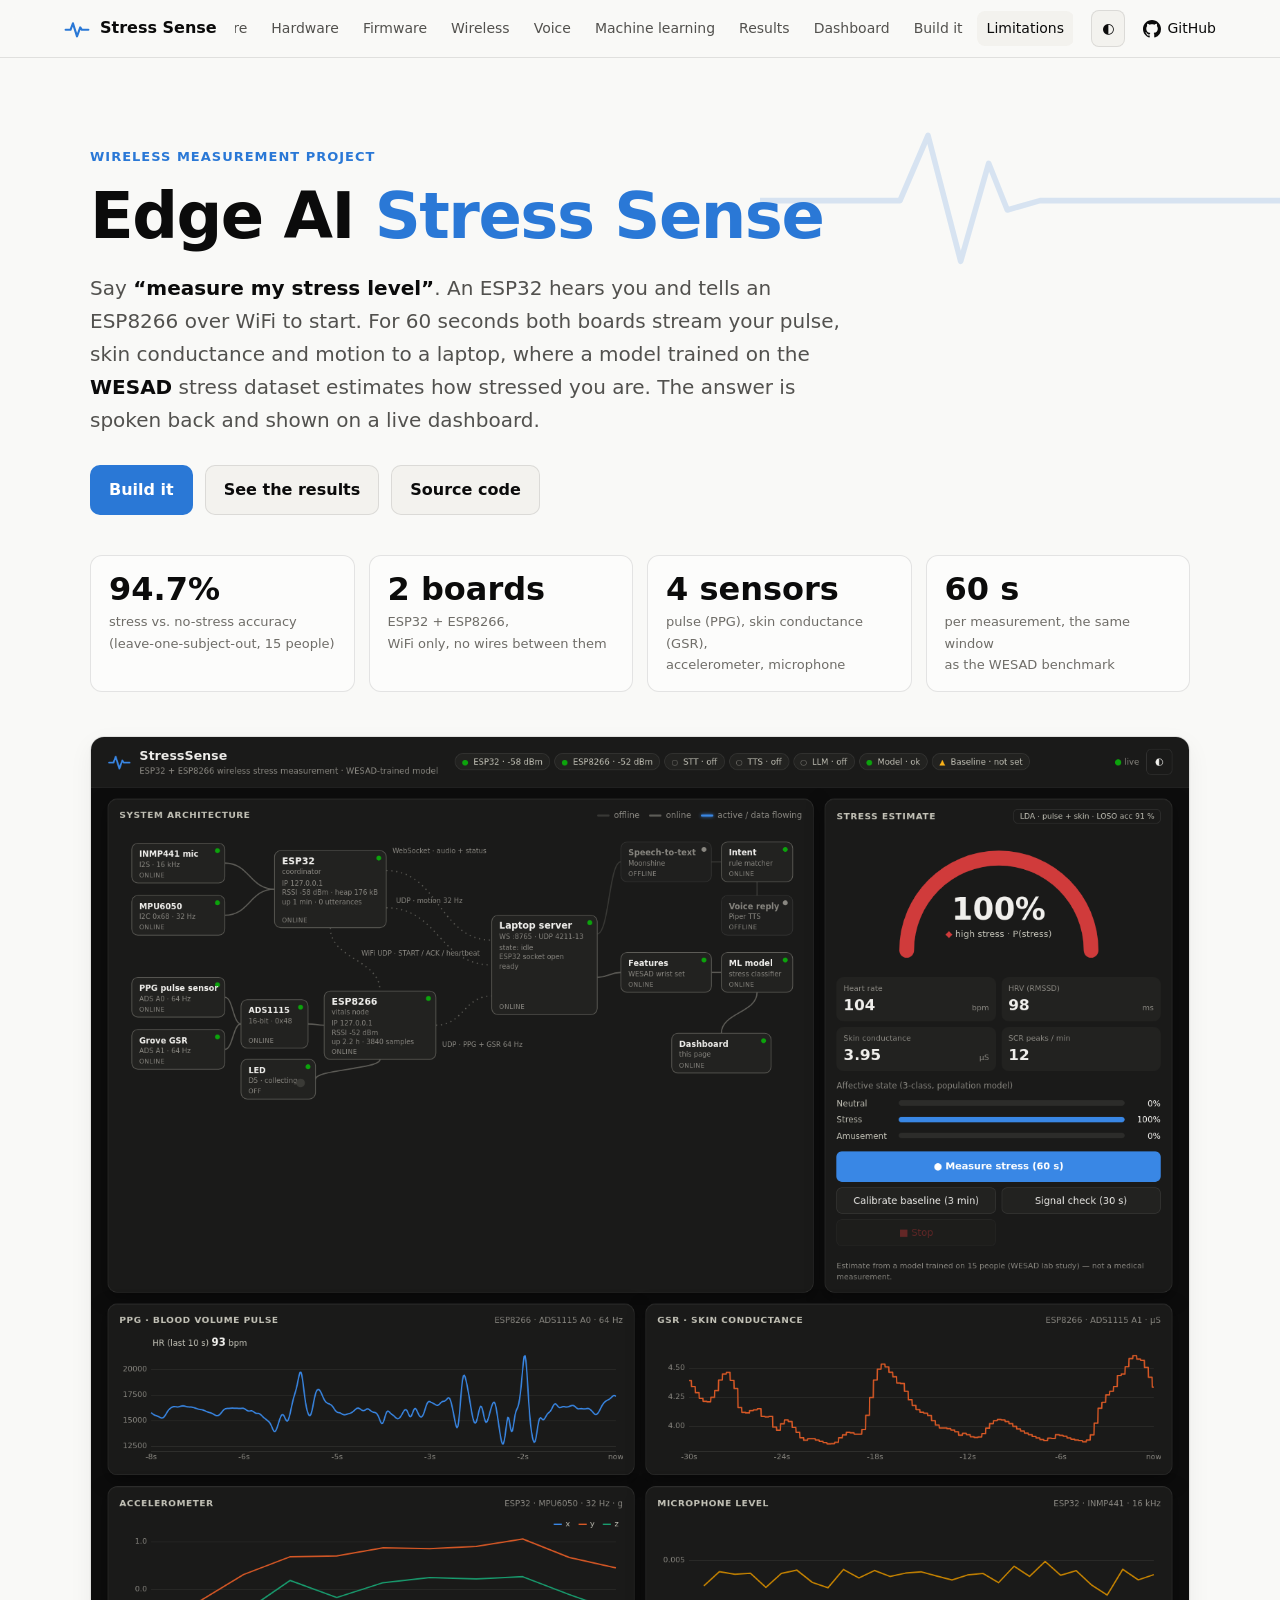
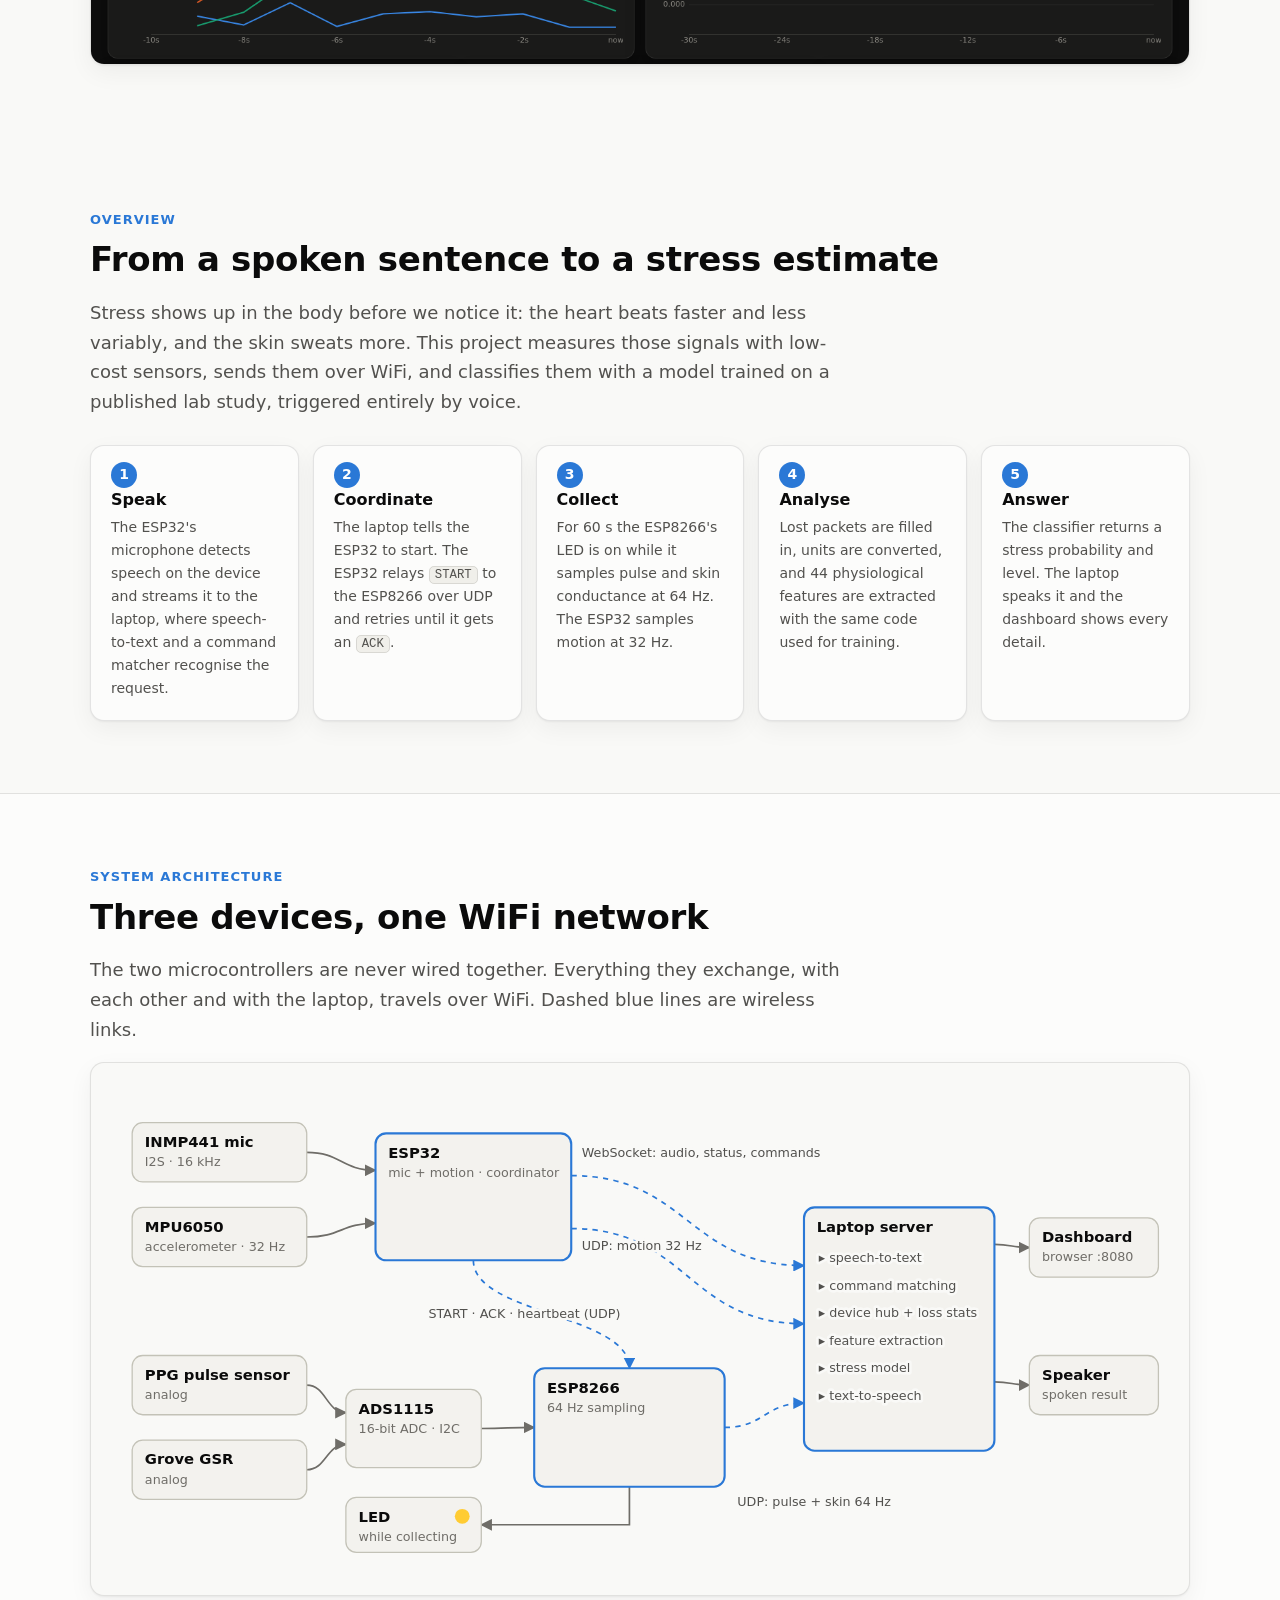
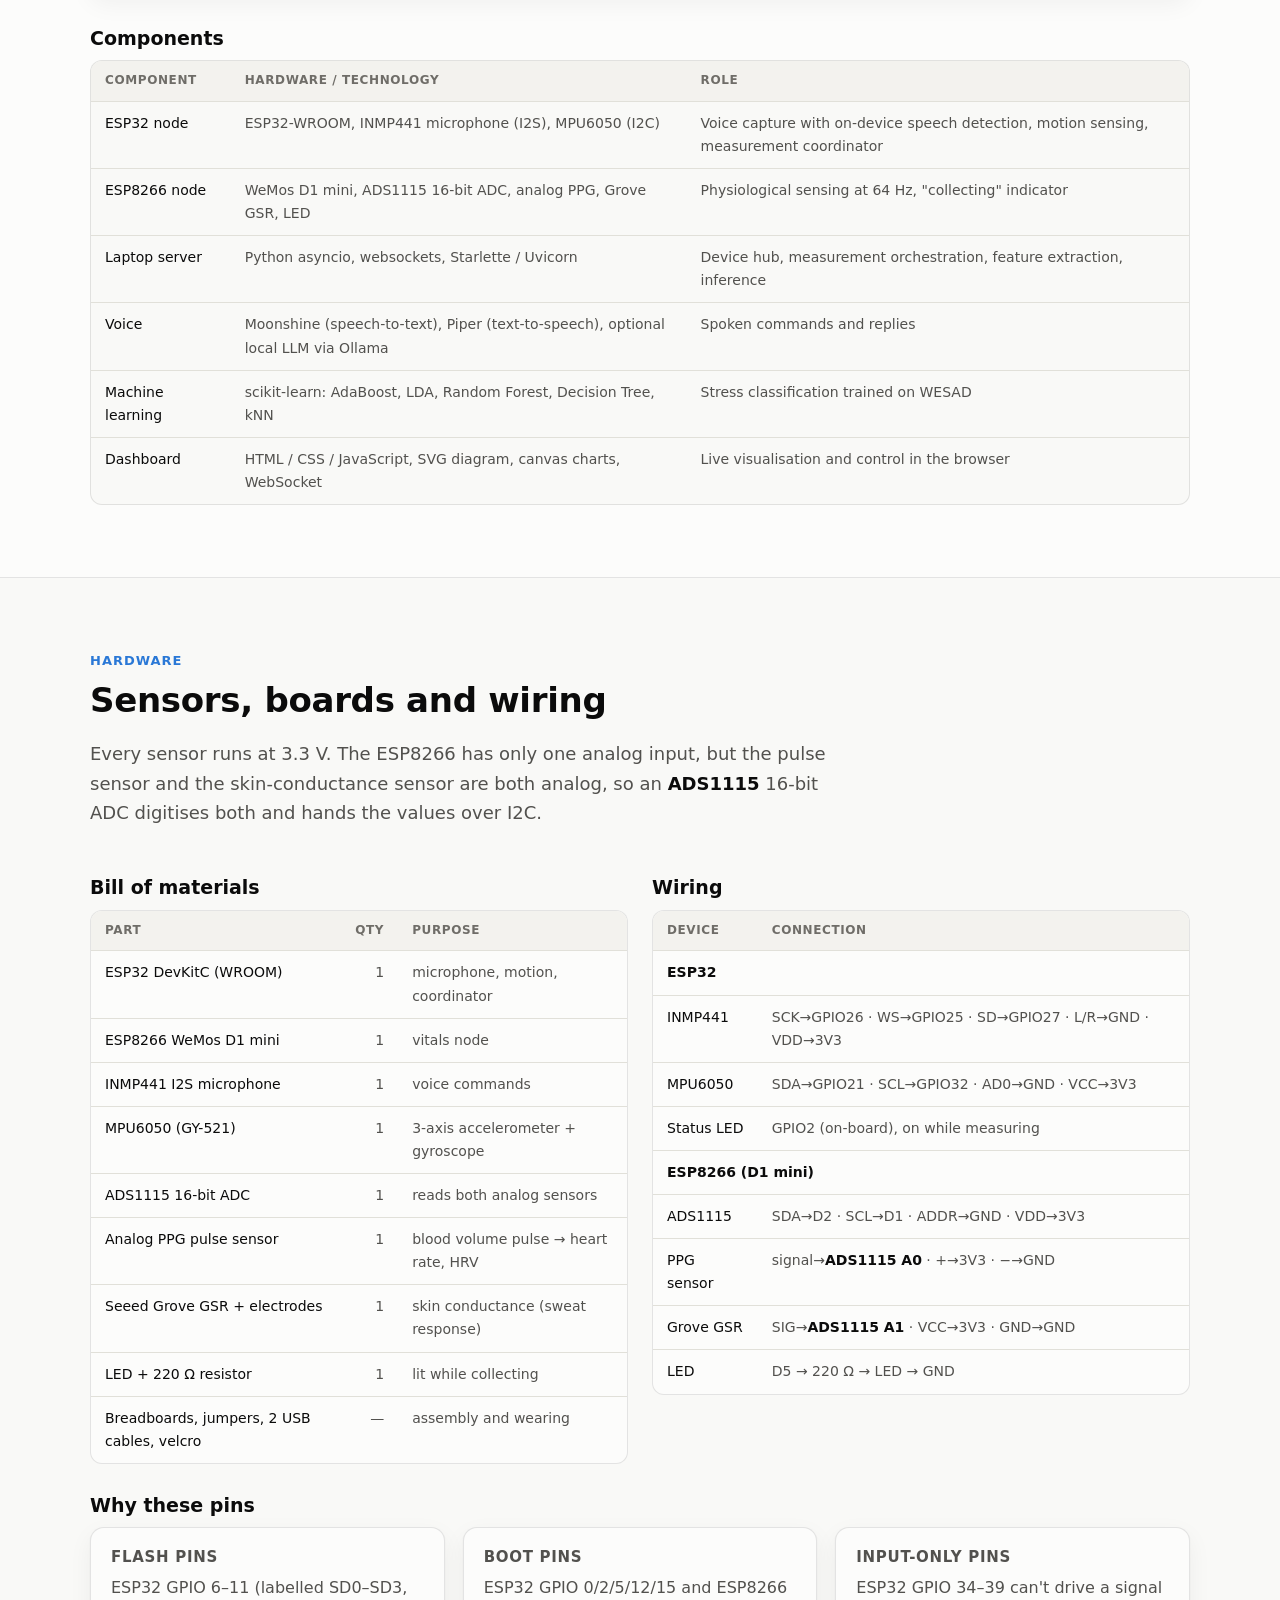
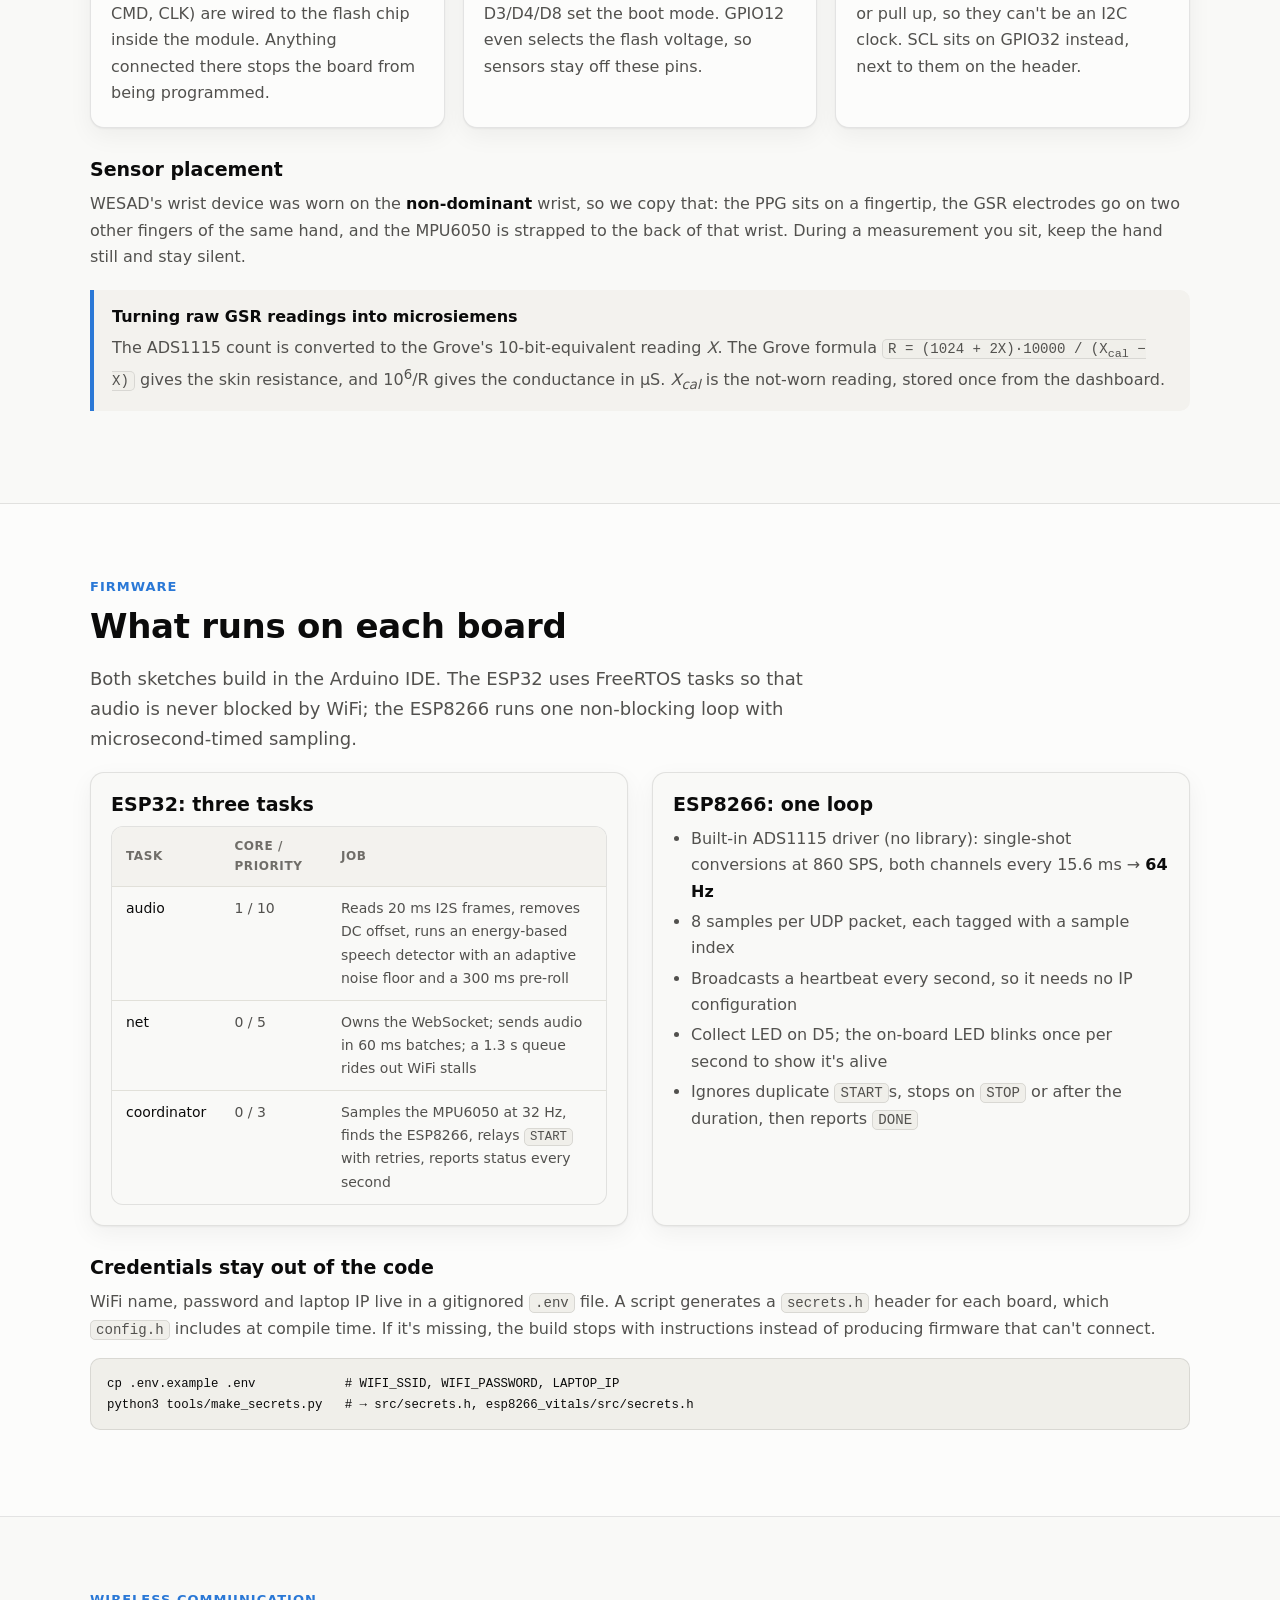
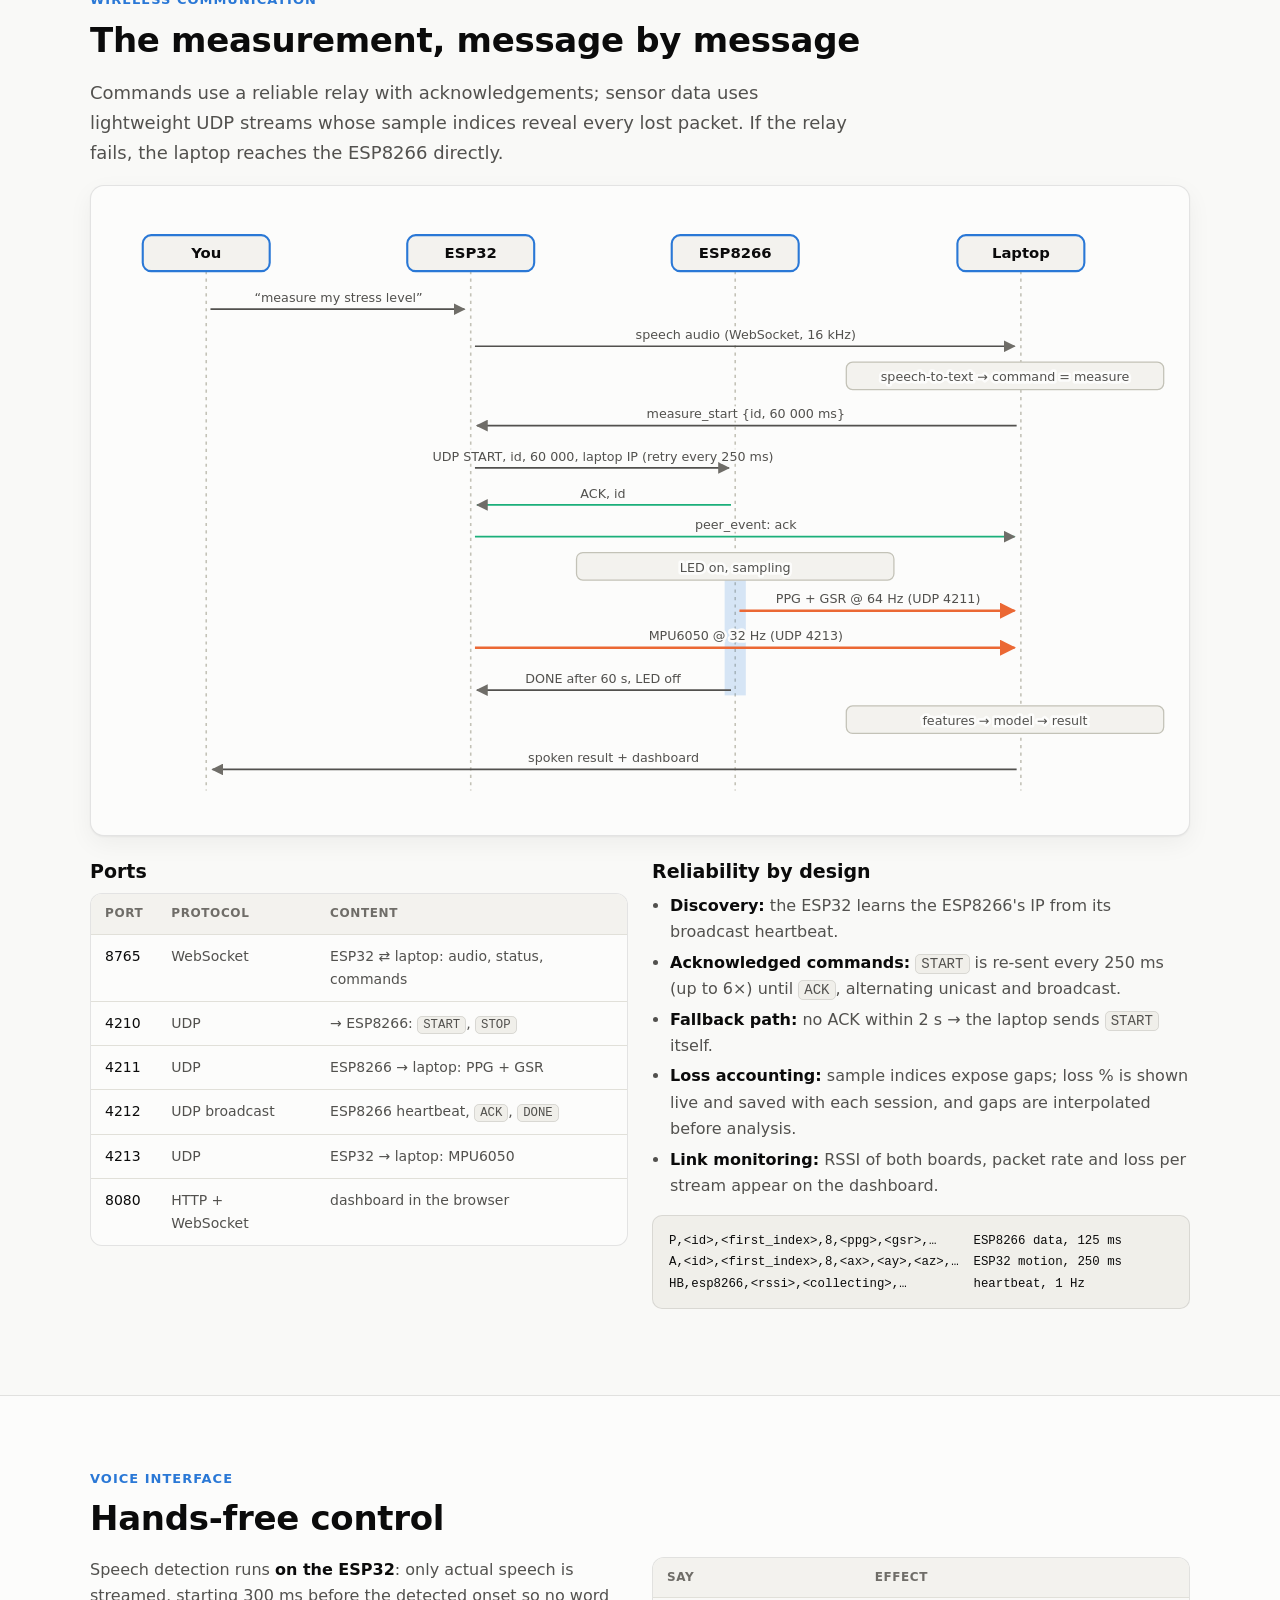
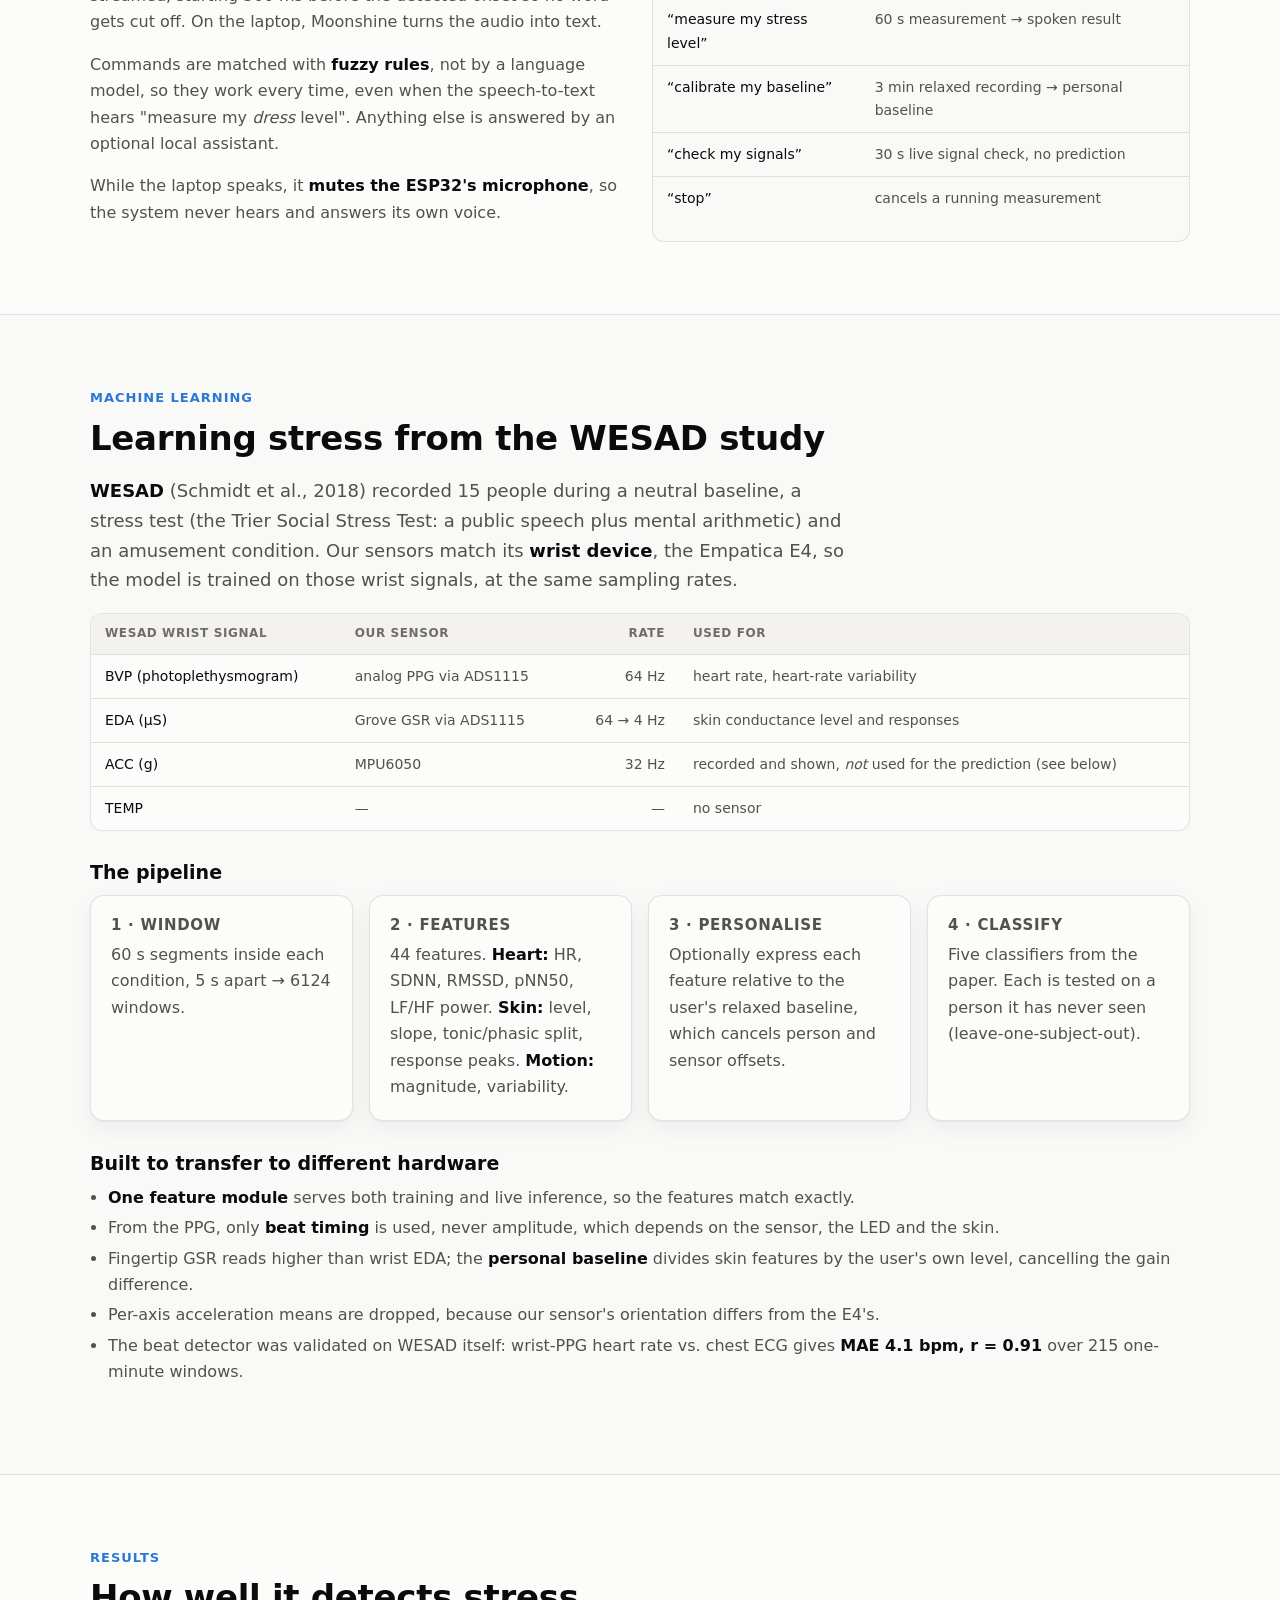
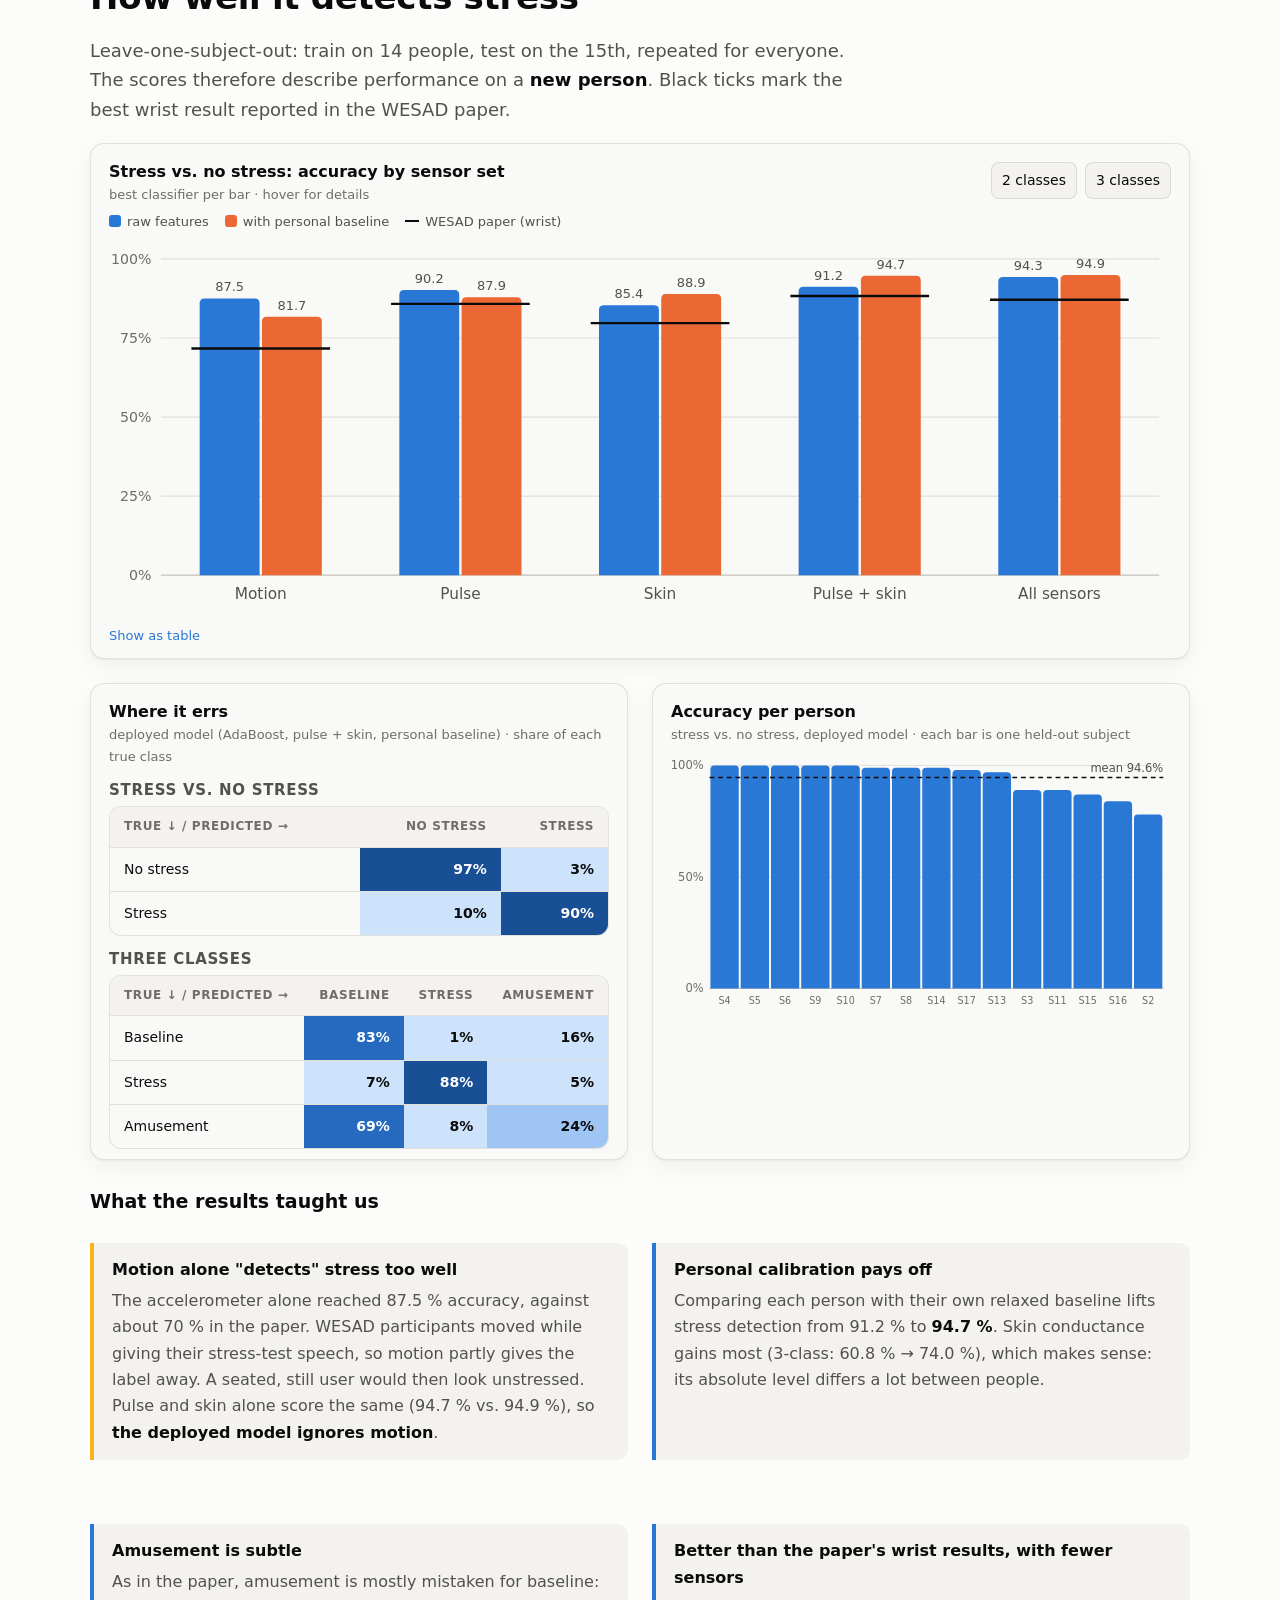
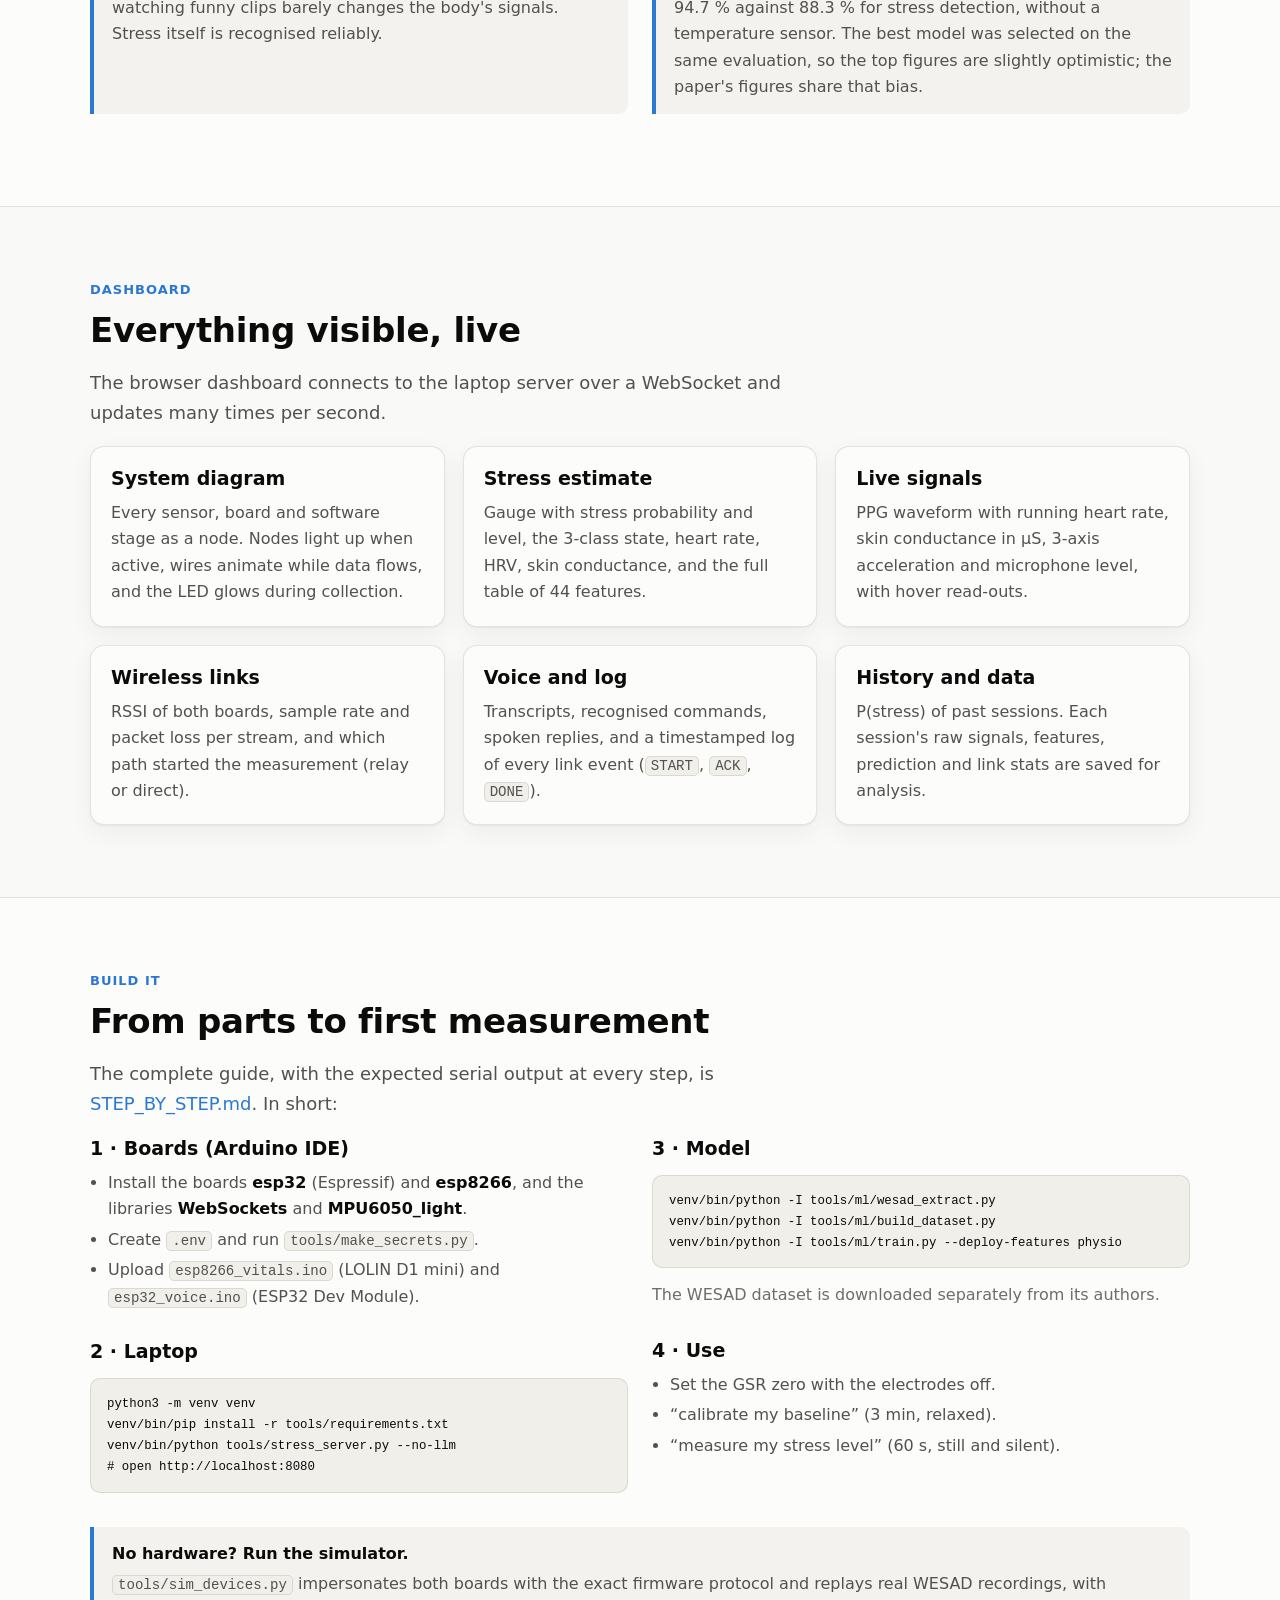
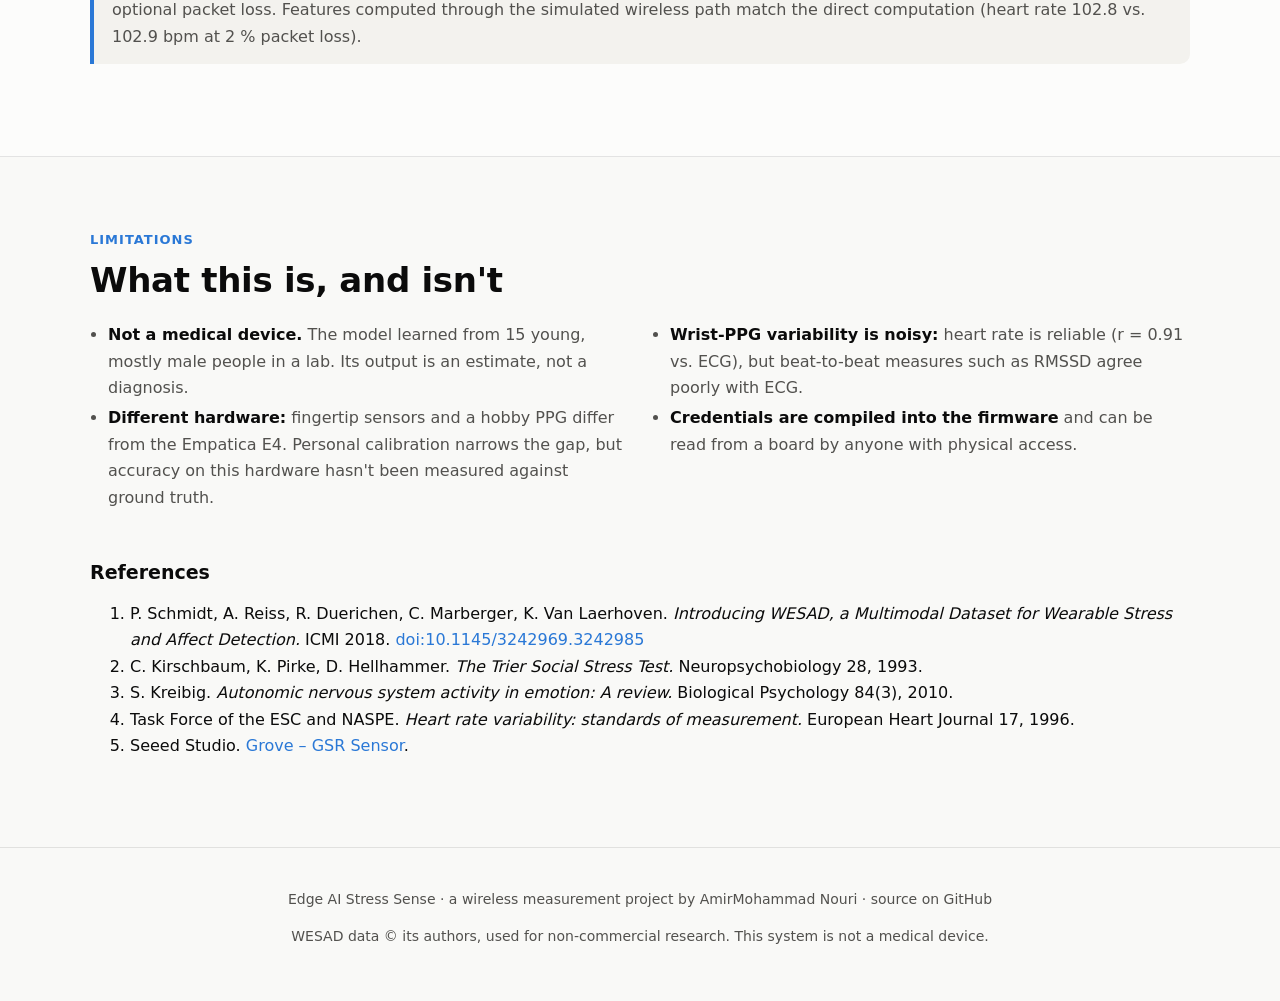
==== docs/index.html @ 64c77f2b "Add project website, dashboard screenshot and trained model - docs/: GitHub Pages site (index.html +" ====
<!doctype html>
<html lang="en">
<head>
<meta charset="utf-8">
<meta name="viewport" content="width=device-width, initial-scale=1">
<title>Edge AI Stress Sense</title>
<meta name="description" content="Voice-triggered wireless stress measurement with ESP32 and ESP8266 sensors and a machine-learning model trained on the WESAD dataset.">
<meta property="og:title" content="Edge AI Stress Sense">
<meta property="og:description" content="Say “measure my stress level”: two ESP boards stream pulse, skin-conductance and motion data over WiFi to a WESAD-trained stress classifier with a live dashboard.">
<meta property="og:image" content="images/dashboard.png">
<link rel="icon" href="data:image/svg+xml,%3Csvg xmlns='http://www.w3.org/2000/svg' viewBox='0 0 32 32'%3E%3Cpath d='M2 17h6l3-8 5 16 4-11 2 3h8' fill='none' stroke='%232a78d6' stroke-width='3' stroke-linecap='round' stroke-linejoin='round'/%3E%3C/svg%3E">
<link rel="stylesheet" href="assets/site.css">
</head>
<body>

<nav class="nav" aria-label="Sections">
  <div class="nav-inner">
    <a class="brand" href="#top">
      <svg viewBox="0 0 32 32" aria-hidden="true"><path d="M2 17h6l3-8 5 16 4-11 2 3h8" fill="none" stroke="currentColor" stroke-width="2.6" stroke-linecap="round" stroke-linejoin="round"/></svg>
      Stress Sense
    </a>
    <div class="nav-links" id="navLinks">
      <a href="#overview">Overview</a>
      <a href="#architecture">Architecture</a>
      <a href="#hardware">Hardware</a>
      <a href="#firmware">Firmware</a>
      <a href="#wireless">Wireless</a>
      <a href="#voice">Voice</a>
      <a href="#ml">Machine learning</a>
      <a href="#results">Results</a>
      <a href="#dashboard">Dashboard</a>
      <a href="#build">Build it</a>
      <a href="#limitations">Limitations</a>
    </div>
    <button class="icon-btn" id="themeBtn" title="Toggle light / dark theme" aria-label="Toggle theme">◐</button>
    <a class="gh" href="https://github.com/AmirMohammad-Nouri/edge-ai-stress-sense">
      <svg viewBox="0 0 16 16" fill="currentColor" aria-hidden="true"><path d="M8 0C3.58 0 0 3.58 0 8c0 3.54 2.29 6.53 5.47 7.59.4.07.55-.17.55-.38 0-.19-.01-.82-.01-1.49-2.01.37-2.53-.49-2.69-.94-.09-.23-.48-.94-.82-1.13-.28-.15-.68-.52-.01-.53.63-.01 1.08.58 1.23.82.72 1.21 1.87.87 2.33.66.07-.52.28-.87.51-1.07-1.78-.2-3.64-.89-3.64-3.95 0-.87.31-1.59.82-2.15-.08-.2-.36-1.02.08-2.12 0 0 .67-.21 2.2.82.64-.18 1.32-.27 2-.27.68 0 1.36.09 2 .27 1.53-1.04 2.2-.82 2.2-.82.44 1.1.16 1.92.08 2.12.51.56.82 1.27.82 2.15 0 3.07-1.87 3.75-3.65 3.95.29.25.54.73.54 1.48 0 1.07-.01 1.93-.01 2.2 0 .21.15.46.55.38A8.013 8.013 0 0016 8c0-4.42-3.58-8-8-8z"/></svg>
      GitHub
    </a>
  </div>
</nav>

<!-- ================================================================ HERO -->
<header class="hero" id="top">
  <svg class="hero-pulse" viewBox="0 0 600 200" aria-hidden="true"><path d="M0 110 H150 L180 40 L215 175 L245 70 L265 120 L300 110 H600" fill="none" stroke="currentColor" stroke-width="6" stroke-linecap="round" stroke-linejoin="round"/></svg>
  <div class="wrap">
    <div class="eyebrow">Wireless measurement project</div>
    <h1>Edge AI <span>Stress Sense</span></h1>
    <p class="lead">Say <strong>“measure my stress level”</strong>. An ESP32 hears you and tells an ESP8266 over WiFi to start.
      For 60 seconds both boards stream your pulse, skin conductance and motion to a laptop, where a model trained
      on the <strong>WESAD</strong> stress dataset estimates how stressed you are. The answer is spoken back and shown on a live dashboard.</p>
    <div class="cta">
      <a class="btn primary" href="#build">Build it</a>
      <a class="btn" href="#results">See the results</a>
      <a class="btn" href="https://github.com/AmirMohammad-Nouri/edge-ai-stress-sense">Source code</a>
    </div>
    <div class="stats">
      <div class="stat"><div class="v">94.7%</div><div class="k">stress vs. no-stress accuracy<br>(leave-one-subject-out, 15 people)</div></div>
      <div class="stat"><div class="v">2 boards</div><div class="k">ESP32 + ESP8266,<br>WiFi only, no wires between them</div></div>
      <div class="stat"><div class="v">4 sensors</div><div class="k">pulse (PPG), skin conductance (GSR),<br>accelerometer, microphone</div></div>
      <div class="stat"><div class="v">60 s</div><div class="k">per measurement, the same window<br>as the WESAD benchmark</div></div>
    </div>
    <img class="shot" src="images/dashboard.png" alt="The live dashboard: system diagram with active wires, a stress gauge at 100 % high stress, heart rate 104 bpm, and live PPG, skin-conductance, accelerometer and microphone charts" width="1588" height="1340">
  </div>
</header>

<!-- ================================================================ OVERVIEW -->
<section id="overview">
  <div class="wrap">
    <div class="eyebrow">Overview</div>
    <h2>From a spoken sentence to a stress estimate</h2>
    <p class="lead">Stress shows up in the body before we notice it: the heart beats faster and less variably, and the skin sweats more.
      This project measures those signals with low-cost sensors, sends them over WiFi, and classifies them with a model
      trained on a published lab study, triggered entirely by voice.</p>
    <div class="steps">
      <div class="card step"><h3>Speak</h3><p>The ESP32's microphone detects speech on the device and streams it to the laptop, where speech-to-text and a command matcher recognise the request.</p></div>
      <div class="card step"><h3>Coordinate</h3><p>The laptop tells the ESP32 to start. The ESP32 relays <code>START</code> to the ESP8266 over UDP and retries until it gets an <code>ACK</code>.</p></div>
      <div class="card step"><h3>Collect</h3><p>For 60 s the ESP8266's LED is on while it samples pulse and skin conductance at 64 Hz. The ESP32 samples motion at 32 Hz.</p></div>
      <div class="card step"><h3>Analyse</h3><p>Lost packets are filled in, units are converted, and 44 physiological features are extracted with the same code used for training.</p></div>
      <div class="card step"><h3>Answer</h3><p>The classifier returns a stress probability and level. The laptop speaks it and the dashboard shows every detail.</p></div>
    </div>
  </div>
</section>

<!-- ================================================================ ARCHITECTURE -->
<section id="architecture">
  <div class="wrap">
    <div class="eyebrow">System architecture</div>
    <h2>Three devices, one WiFi network</h2>
    <p class="lead">The two microcontrollers are never wired together. Everything they exchange, with each other and with the laptop, travels over WiFi.
      Dashed blue lines are wireless links.</p>
    <div class="card"><svg class="diagram" id="archDiagram" viewBox="0 0 1000 450" role="img" aria-label="System architecture diagram"></svg></div>
    <h3>Components</h3>
    <div class="table-wrap"><table>
      <thead><tr><th>Component</th><th>Hardware / technology</th><th>Role</th></tr></thead>
      <tbody>
        <tr><td>ESP32 node</td><td>ESP32-WROOM, INMP441 microphone (I2S), MPU6050 (I2C)</td><td>Voice capture with on-device speech detection, motion sensing, measurement coordinator</td></tr>
        <tr><td>ESP8266 node</td><td>WeMos D1 mini, ADS1115 16-bit ADC, analog PPG, Grove GSR, LED</td><td>Physiological sensing at 64 Hz, "collecting" indicator</td></tr>
        <tr><td>Laptop server</td><td>Python asyncio, websockets, Starlette / Uvicorn</td><td>Device hub, measurement orchestration, feature extraction, inference</td></tr>
        <tr><td>Voice</td><td>Moonshine (speech-to-text), Piper (text-to-speech), optional local LLM via Ollama</td><td>Spoken commands and replies</td></tr>
        <tr><td>Machine learning</td><td>scikit-learn: AdaBoost, LDA, Random Forest, Decision Tree, kNN</td><td>Stress classification trained on WESAD</td></tr>
        <tr><td>Dashboard</td><td>HTML / CSS / JavaScript, SVG diagram, canvas charts, WebSocket</td><td>Live visualisation and control in the browser</td></tr>
      </tbody>
    </table></div>
  </div>
</section>

<!-- ================================================================ HARDWARE -->
<section id="hardware">
  <div class="wrap">
    <div class="eyebrow">Hardware</div>
    <h2>Sensors, boards and wiring</h2>
    <p class="lead">Every sensor runs at 3.3 V. The ESP8266 has only one analog input, but the pulse sensor and the skin-conductance
      sensor are both analog, so an <strong>ADS1115</strong> 16-bit ADC digitises both and hands the values over I2C.</p>

    <div class="grid-2">
      <div>
        <h3>Bill of materials</h3>
        <div class="table-wrap"><table>
          <thead><tr><th>Part</th><th class="num">Qty</th><th>Purpose</th></tr></thead>
          <tbody>
            <tr><td>ESP32 DevKitC (WROOM)</td><td class="num">1</td><td>microphone, motion, coordinator</td></tr>
            <tr><td>ESP8266 WeMos D1 mini</td><td class="num">1</td><td>vitals node</td></tr>
            <tr><td>INMP441 I2S microphone</td><td class="num">1</td><td>voice commands</td></tr>
            <tr><td>MPU6050 (GY-521)</td><td class="num">1</td><td>3-axis accelerometer + gyroscope</td></tr>
            <tr><td>ADS1115 16-bit ADC</td><td class="num">1</td><td>reads both analog sensors</td></tr>
            <tr><td>Analog PPG pulse sensor</td><td class="num">1</td><td>blood volume pulse → heart rate, HRV</td></tr>
            <tr><td>Seeed Grove GSR + electrodes</td><td class="num">1</td><td>skin conductance (sweat response)</td></tr>
            <tr><td>LED + 220 Ω resistor</td><td class="num">1</td><td>lit while collecting</td></tr>
            <tr><td>Breadboards, jumpers, 2 USB cables, velcro</td><td class="num">—</td><td>assembly and wearing</td></tr>
          </tbody>
        </table></div>
      </div>
      <div>
        <h3>Wiring</h3>
        <div class="table-wrap"><table>
          <thead><tr><th>Device</th><th>Connection</th></tr></thead>
          <tbody>
            <tr><td colspan="2" class="muted" style="font-weight:600">ESP32</td></tr>
            <tr><td>INMP441</td><td>SCK→GPIO26 · WS→GPIO25 · SD→GPIO27 · L/R→GND · VDD→3V3</td></tr>
            <tr><td>MPU6050</td><td>SDA→GPIO21 · SCL→GPIO32 · AD0→GND · VCC→3V3</td></tr>
            <tr><td>Status LED</td><td>GPIO2 (on-board), on while measuring</td></tr>
            <tr><td colspan="2" class="muted" style="font-weight:600">ESP8266 (D1 mini)</td></tr>
            <tr><td>ADS1115</td><td>SDA→D2 · SCL→D1 · ADDR→GND · VDD→3V3</td></tr>
            <tr><td>PPG sensor</td><td>signal→<strong>ADS1115 A0</strong> · +→3V3 · −→GND</td></tr>
            <tr><td>Grove GSR</td><td>SIG→<strong>ADS1115 A1</strong> · VCC→3V3 · GND→GND</td></tr>
            <tr><td>LED</td><td>D5 → 220 Ω → LED → GND</td></tr>
          </tbody>
        </table></div>
      </div>
    </div>

    <h3>Why these pins</h3>
    <div class="grid-3">
      <div class="card"><h4>Flash pins</h4><p>ESP32 GPIO 6–11 (labelled SD0–SD3, CMD, CLK) are wired to the flash chip inside the module. Anything connected there stops the board from being programmed.</p></div>
      <div class="card"><h4>Boot pins</h4><p>ESP32 GPIO 0/2/5/12/15 and ESP8266 D3/D4/D8 set the boot mode. GPIO12 even selects the flash voltage, so sensors stay off these pins.</p></div>
      <div class="card"><h4>Input-only pins</h4><p>ESP32 GPIO 34–39 can't drive a signal or pull up, so they can't be an I2C clock. SCL sits on GPIO32 instead, next to them on the header.</p></div>
    </div>

    <h3>Sensor placement</h3>
    <p>WESAD's wrist device was worn on the <strong>non-dominant</strong> wrist, so we copy that: the PPG sits on a fingertip, the GSR electrodes go on two
      other fingers of the same hand, and the MPU6050 is strapped to the back of that wrist. During a measurement you sit, keep the hand still and stay silent.</p>
    <div class="callout"><span class="t">Turning raw GSR readings into microsiemens</span>
      <p>The ADS1115 count is converted to the Grove's 10-bit-equivalent reading <em>X</em>. The Grove formula
      <code>R = (1024 + 2X)·10000 / (X<sub>cal</sub> − X)</code> gives the skin resistance, and 10<sup>6</sup>/R gives the conductance in µS.
      <em>X<sub>cal</sub></em> is the not-worn reading, stored once from the dashboard.</p></div>
  </div>
</section>

<!-- ================================================================ FIRMWARE -->
<section id="firmware">
  <div class="wrap">
    <div class="eyebrow">Firmware</div>
    <h2>What runs on each board</h2>
    <p class="lead">Both sketches build in the Arduino IDE. The ESP32 uses FreeRTOS tasks so that audio is never blocked by WiFi;
      the ESP8266 runs one non-blocking loop with microsecond-timed sampling.</p>
    <div class="grid-2">
      <div class="card">
        <h3>ESP32: three tasks</h3>
        <div class="table-wrap"><table>
          <thead><tr><th>Task</th><th>Core / priority</th><th>Job</th></tr></thead>
          <tbody>
            <tr><td>audio</td><td>1 / 10</td><td>Reads 20 ms I2S frames, removes DC offset, runs an energy-based speech detector with an adaptive noise floor and a 300 ms pre-roll</td></tr>
            <tr><td>net</td><td>0 / 5</td><td>Owns the WebSocket; sends audio in 60 ms batches; a 1.3 s queue rides out WiFi stalls</td></tr>
            <tr><td>coordinator</td><td>0 / 3</td><td>Samples the MPU6050 at 32 Hz, finds the ESP8266, relays <code>START</code> with retries, reports status every second</td></tr>
          </tbody>
        </table></div>
      </div>
      <div class="card">
        <h3>ESP8266: one loop</h3>
        <ul class="clean">
          <li>Built-in ADS1115 driver (no library): single-shot conversions at 860 SPS, both channels every 15.6 ms → <strong>64 Hz</strong></li>
          <li>8 samples per UDP packet, each tagged with a sample index</li>
          <li>Broadcasts a heartbeat every second, so it needs no IP configuration</li>
          <li>Collect LED on D5; the on-board LED blinks once per second to show it's alive</li>
          <li>Ignores duplicate <code>START</code>s, stops on <code>STOP</code> or after the duration, then reports <code>DONE</code></li>
        </ul>
      </div>
    </div>
    <h3>Credentials stay out of the code</h3>
    <p>WiFi name, password and laptop IP live in a gitignored <code>.env</code> file. A script generates a <code>secrets.h</code> header for each board,
      which <code>config.h</code> includes at compile time. If it's missing, the build stops with instructions instead of producing firmware that can't connect.</p>
<pre><code>cp .env.example .env            # WIFI_SSID, WIFI_PASSWORD, LAPTOP_IP
python3 tools/make_secrets.py   # → src/secrets.h, esp8266_vitals/src/secrets.h</code></pre>
  </div>
</section>

<!-- ================================================================ WIRELESS -->
<section id="wireless">
  <div class="wrap">
    <div class="eyebrow">Wireless communication</div>
    <h2>The measurement, message by message</h2>
    <p class="lead">Commands use a reliable relay with acknowledgements; sensor data uses lightweight UDP streams whose sample indices
      reveal every lost packet. If the relay fails, the laptop reaches the ESP8266 directly.</p>
    <div class="card"><svg class="diagram" id="seqDiagram" viewBox="0 0 1000 560" role="img" aria-label="Message sequence of a measurement"></svg></div>
    <div class="grid-2" style="margin-top:24px">
      <div>
        <h3 style="margin-top:0">Ports</h3>
        <div class="table-wrap"><table>
          <thead><tr><th>Port</th><th>Protocol</th><th>Content</th></tr></thead>
          <tbody>
            <tr><td>8765</td><td>WebSocket</td><td>ESP32 ⇄ laptop: audio, status, commands</td></tr>
            <tr><td>4210</td><td>UDP</td><td>→ ESP8266: <code>START</code>, <code>STOP</code></td></tr>
            <tr><td>4211</td><td>UDP</td><td>ESP8266 → laptop: PPG + GSR</td></tr>
            <tr><td>4212</td><td>UDP broadcast</td><td>ESP8266 heartbeat, <code>ACK</code>, <code>DONE</code></td></tr>
            <tr><td>4213</td><td>UDP</td><td>ESP32 → laptop: MPU6050</td></tr>
            <tr><td>8080</td><td>HTTP + WebSocket</td><td>dashboard in the browser</td></tr>
          </tbody>
        </table></div>
      </div>
      <div>
        <h3 style="margin-top:0">Reliability by design</h3>
        <ul class="clean">
          <li><strong>Discovery:</strong> the ESP32 learns the ESP8266's IP from its broadcast heartbeat.</li>
          <li><strong>Acknowledged commands:</strong> <code>START</code> is re-sent every 250 ms (up to 6×) until <code>ACK</code>, alternating unicast and broadcast.</li>
          <li><strong>Fallback path:</strong> no ACK within 2 s → the laptop sends <code>START</code> itself.</li>
          <li><strong>Loss accounting:</strong> sample indices expose gaps; loss % is shown live and saved with each session, and gaps are interpolated before analysis.</li>
          <li><strong>Link monitoring:</strong> RSSI of both boards, packet rate and loss per stream appear on the dashboard.</li>
        </ul>
<pre><code>P,&lt;id&gt;,&lt;first_index&gt;,8,&lt;ppg&gt;,&lt;gsr&gt;,…     ESP8266 data, 125 ms
A,&lt;id&gt;,&lt;first_index&gt;,8,&lt;ax&gt;,&lt;ay&gt;,&lt;az&gt;,…  ESP32 motion, 250 ms
HB,esp8266,&lt;rssi&gt;,&lt;collecting&gt;,…         heartbeat, 1 Hz</code></pre>
      </div>
    </div>
  </div>
</section>

<!-- ================================================================ VOICE -->
<section id="voice">
  <div class="wrap">
    <div class="eyebrow">Voice interface</div>
    <h2>Hands-free control</h2>
    <div class="grid-2">
      <div>
        <p>Speech detection runs <strong>on the ESP32</strong>: only actual speech is streamed, starting 300 ms before the detected onset so no word gets cut off.
          On the laptop, Moonshine turns the audio into text.</p>
        <p>Commands are matched with <strong>fuzzy rules</strong>, not by a language model, so they work every time, even when the speech-to-text hears
          "measure my <em>dress</em> level". Anything else is answered by an optional local assistant.</p>
        <p>While the laptop speaks, it <strong>mutes the ESP32's microphone</strong>, so the system never hears and answers its own voice.</p>
      </div>
      <div class="table-wrap"><table>
        <thead><tr><th>Say</th><th>Effect</th></tr></thead>
        <tbody>
          <tr><td>“measure my stress level”</td><td>60 s measurement → spoken result</td></tr>
          <tr><td>“calibrate my baseline”</td><td>3 min relaxed recording → personal baseline</td></tr>
          <tr><td>“check my signals”</td><td>30 s live signal check, no prediction</td></tr>
          <tr><td>“stop”</td><td>cancels a running measurement</td></tr>
        </tbody>
      </table></div>
    </div>
  </div>
</section>

<!-- ================================================================ ML -->
<section id="ml">
  <div class="wrap">
    <div class="eyebrow">Machine learning</div>
    <h2>Learning stress from the WESAD study</h2>
    <p class="lead"><strong>WESAD</strong> (Schmidt et al., 2018) recorded 15 people during a neutral baseline, a stress test (the Trier Social Stress Test:
      a public speech plus mental arithmetic) and an amusement condition. Our sensors match its <strong>wrist device</strong>, the Empatica E4,
      so the model is trained on those wrist signals, at the same sampling rates.</p>

    <div class="table-wrap"><table>
      <thead><tr><th>WESAD wrist signal</th><th>Our sensor</th><th class="num">Rate</th><th>Used for</th></tr></thead>
      <tbody>
        <tr><td>BVP (photoplethysmogram)</td><td>analog PPG via ADS1115</td><td class="num">64 Hz</td><td>heart rate, heart-rate variability</td></tr>
        <tr><td>EDA (µS)</td><td>Grove GSR via ADS1115</td><td class="num">64 → 4 Hz</td><td>skin conductance level and responses</td></tr>
        <tr><td>ACC (g)</td><td>MPU6050</td><td class="num">32 Hz</td><td>recorded and shown, <em>not</em> used for the prediction (see below)</td></tr>
        <tr><td>TEMP</td><td>—</td><td class="num">—</td><td>no sensor</td></tr>
      </tbody>
    </table></div>

    <h3>The pipeline</h3>
    <div class="grid-4">
      <div class="card"><h4>1 · Window</h4><p>60 s segments inside each condition, 5 s apart → 6124 windows.</p></div>
      <div class="card"><h4>2 · Features</h4><p>44 features. <strong>Heart:</strong> HR, SDNN, RMSSD, pNN50, LF/HF power. <strong>Skin:</strong> level, slope, tonic/phasic split, response peaks. <strong>Motion:</strong> magnitude, variability.</p></div>
      <div class="card"><h4>3 · Personalise</h4><p>Optionally express each feature relative to the user's relaxed baseline, which cancels person and sensor offsets.</p></div>
      <div class="card"><h4>4 · Classify</h4><p>Five classifiers from the paper. Each is tested on a person it has never seen (leave-one-subject-out).</p></div>
    </div>

    <h3>Built to transfer to different hardware</h3>
    <ul class="clean">
      <li><strong>One feature module</strong> serves both training and live inference, so the features match exactly.</li>
      <li>From the PPG, only <strong>beat timing</strong> is used, never amplitude, which depends on the sensor, the LED and the skin.</li>
      <li>Fingertip GSR reads higher than wrist EDA; the <strong>personal baseline</strong> divides skin features by the user's own level, cancelling the gain difference.</li>
      <li>Per-axis acceleration means are dropped, because our sensor's orientation differs from the E4's.</li>
      <li>The beat detector was validated on WESAD itself: wrist-PPG heart rate vs. chest ECG gives <strong>MAE 4.1 bpm, r = 0.91</strong> over 215 one-minute windows.</li>
    </ul>
  </div>
</section>

<!-- ================================================================ RESULTS -->
<section id="results">
  <div class="wrap">
    <div class="eyebrow">Results</div>
    <h2>How well it detects stress</h2>
    <p class="lead">Leave-one-subject-out: train on 14 people, test on the 15th, repeated for everyone. The scores therefore describe
      performance on a <strong>new person</strong>. Black ticks mark the best wrist result reported in the WESAD paper.</p>

    <div class="card chart-card">
      <div class="chart-head">
        <div><h3 id="accTitle">Stress vs. no stress: accuracy by sensor set</h3><p class="muted">best classifier per bar · hover for details</p></div>
        <div style="display:flex;gap:8px;align-items:center;flex-wrap:wrap">
          <button class="icon-btn" data-task="binary" aria-pressed="true">2 classes</button>
          <button class="icon-btn" data-task="3class" aria-pressed="false">3 classes</button>
        </div>
      </div>
      <div class="legend"><span><i style="background:var(--series-1)"></i>raw features</span><span><i style="background:var(--series-2)"></i>with personal baseline</span><span><i class="tick"></i>WESAD paper (wrist)</span></div>
      <div class="chart" id="accChart"></div>
      <button class="toggle-table" id="accTableBtn">Show as table</button>
      <div class="table-wrap hidden" id="accTable" style="margin-top:10px"></div>
    </div>

    <div class="grid-2" style="margin-top:24px">
      <div class="card chart-card">
        <div class="chart-head"><div><h3>Where it errs</h3><p class="muted">deployed model (AdaBoost, pulse + skin, personal baseline) · share of each true class</p></div></div>
        <div id="confusion"></div>
      </div>
      <div class="card chart-card">
        <div class="chart-head"><div><h3>Accuracy per person</h3><p class="muted">stress vs. no stress, deployed model · each bar is one held-out subject</p></div></div>
        <div class="chart" id="subjChart"></div>
      </div>
    </div>

    <h3>What the results taught us</h3>
    <div class="grid-2">
      <div class="callout warn"><span class="t">Motion alone "detects" stress too well</span>
        <p>The accelerometer alone reached 87.5 % accuracy, against about 70 % in the paper. WESAD participants moved while giving their stress-test speech,
          so motion partly gives the label away. A seated, still user would then look unstressed. Pulse and skin alone score the same
          (94.7 % vs. 94.9 %), so <strong>the deployed model ignores motion</strong>.</p></div>
      <div class="callout"><span class="t">Personal calibration pays off</span>
        <p>Comparing each person with their own relaxed baseline lifts stress detection from 91.2 % to <strong>94.7 %</strong>. Skin conductance gains most
          (3-class: 60.8 % → 74.0 %), which makes sense: its absolute level differs a lot between people.</p></div>
      <div class="callout"><span class="t">Amusement is subtle</span>
        <p>As in the paper, amusement is mostly mistaken for baseline: watching funny clips barely changes the body's signals. Stress itself is recognised reliably.</p></div>
      <div class="callout"><span class="t">Better than the paper's wrist results, with fewer sensors</span>
        <p>94.7 % against 88.3 % for stress detection, without a temperature sensor. The best model was selected on the same evaluation,
          so the top figures are slightly optimistic; the paper's figures share that bias.</p></div>
    </div>
  </div>
</section>

<!-- ================================================================ DASHBOARD -->
<section id="dashboard">
  <div class="wrap">
    <div class="eyebrow">Dashboard</div>
    <h2>Everything visible, live</h2>
    <p class="lead">The browser dashboard connects to the laptop server over a WebSocket and updates many times per second.</p>
    <div class="grid-3">
      <div class="card"><h3>System diagram</h3><p>Every sensor, board and software stage as a node. Nodes light up when active, wires animate while data flows, and the LED glows during collection.</p></div>
      <div class="card"><h3>Stress estimate</h3><p>Gauge with stress probability and level, the 3-class state, heart rate, HRV, skin conductance, and the full table of 44 features.</p></div>
      <div class="card"><h3>Live signals</h3><p>PPG waveform with running heart rate, skin conductance in µS, 3-axis acceleration and microphone level, with hover read-outs.</p></div>
      <div class="card"><h3>Wireless links</h3><p>RSSI of both boards, sample rate and packet loss per stream, and which path started the measurement (relay or direct).</p></div>
      <div class="card"><h3>Voice and log</h3><p>Transcripts, recognised commands, spoken replies, and a timestamped log of every link event (<code>START</code>, <code>ACK</code>, <code>DONE</code>).</p></div>
      <div class="card"><h3>History and data</h3><p>P(stress) of past sessions. Each session's raw signals, features, prediction and link stats are saved for analysis.</p></div>
    </div>
  </div>
</section>

<!-- ================================================================ BUILD -->
<section id="build">
  <div class="wrap">
    <div class="eyebrow">Build it</div>
    <h2>From parts to first measurement</h2>
    <p class="lead">The complete guide, with the expected serial output at every step, is
      <a href="https://github.com/AmirMohammad-Nouri/edge-ai-stress-sense/blob/main/STEP_BY_STEP.md">STEP_BY_STEP.md</a>. In short:</p>
    <div class="grid-2">
      <div>
        <h3 style="margin-top:0">1 · Boards (Arduino IDE)</h3>
        <ul class="clean">
          <li>Install the boards <strong>esp32</strong> (Espressif) and <strong>esp8266</strong>, and the libraries <strong>WebSockets</strong> and <strong>MPU6050_light</strong>.</li>
          <li>Create <code>.env</code> and run <code>tools/make_secrets.py</code>.</li>
          <li>Upload <code>esp8266_vitals.ino</code> (LOLIN D1 mini) and <code>esp32_voice.ino</code> (ESP32 Dev Module).</li>
        </ul>
        <h3>2 · Laptop</h3>
<pre><code>python3 -m venv venv
venv/bin/pip install -r tools/requirements.txt
venv/bin/python tools/stress_server.py --no-llm
# open http://localhost:8080</code></pre>
      </div>
      <div>
        <h3 style="margin-top:0">3 · Model</h3>
<pre><code>venv/bin/python -I tools/ml/wesad_extract.py
venv/bin/python -I tools/ml/build_dataset.py
venv/bin/python -I tools/ml/train.py --deploy-features physio</code></pre>
        <p class="muted">The WESAD dataset is downloaded separately from its authors.</p>
        <h3>4 · Use</h3>
        <ul class="clean">
          <li>Set the GSR zero with the electrodes off.</li>
          <li>“calibrate my baseline” (3 min, relaxed).</li>
          <li>“measure my stress level” (60 s, still and silent).</li>
        </ul>
      </div>
    </div>
    <div class="callout"><span class="t">No hardware? Run the simulator.</span>
      <p><code>tools/sim_devices.py</code> impersonates both boards with the exact firmware protocol and replays real WESAD recordings, with optional packet loss.
        Features computed through the simulated wireless path match the direct computation (heart rate 102.8 vs. 102.9 bpm at 2 % packet loss).</p></div>
  </div>
</section>

<!-- ================================================================ LIMITATIONS -->
<section id="limitations">
  <div class="wrap">
    <div class="eyebrow">Limitations</div>
    <h2>What this is, and isn't</h2>
    <div class="grid-2">
      <ul class="clean">
        <li><strong>Not a medical device.</strong> The model learned from 15 young, mostly male people in a lab. Its output is an estimate, not a diagnosis.</li>
        <li><strong>Different hardware:</strong> fingertip sensors and a hobby PPG differ from the Empatica E4. Personal calibration narrows the gap, but accuracy on this hardware hasn't been measured against ground truth.</li>
      </ul>
      <ul class="clean">
        <li><strong>Wrist-PPG variability is noisy:</strong> heart rate is reliable (r = 0.91 vs. ECG), but beat-to-beat measures such as RMSSD agree poorly with ECG.</li>
        <li><strong>Credentials are compiled into the firmware</strong> and can be read from a board by anyone with physical access.</li>
      </ul>
    </div>
    <h3>References</h3>
    <ol class="clean">
      <li>P. Schmidt, A. Reiss, R. Duerichen, C. Marberger, K. Van Laerhoven. <em>Introducing WESAD, a Multimodal Dataset for Wearable Stress and Affect Detection.</em> ICMI 2018. <a href="https://doi.org/10.1145/3242969.3242985">doi:10.1145/3242969.3242985</a></li>
      <li>C. Kirschbaum, K. Pirke, D. Hellhammer. <em>The Trier Social Stress Test.</em> Neuropsychobiology 28, 1993.</li>
      <li>S. Kreibig. <em>Autonomic nervous system activity in emotion: A review.</em> Biological Psychology 84(3), 2010.</li>
      <li>Task Force of the ESC and NASPE. <em>Heart rate variability: standards of measurement.</em> European Heart Journal 17, 1996.</li>
      <li>Seeed Studio. <a href="https://wiki.seeedstudio.com/Grove-GSR_Sensor/">Grove – GSR Sensor</a>.</li>
    </ol>
  </div>
</section>

<footer>
  <p>Edge AI Stress Sense · a wireless measurement project by
    <a href="https://github.com/AmirMohammad-Nouri">AmirMohammad Nouri</a> ·
    <a href="https://github.com/AmirMohammad-Nouri/edge-ai-stress-sense">source on GitHub</a></p>
  <p>WESAD data © its authors, used for non-commercial research. This system is not a medical device.</p>
</footer>

<div class="tip hidden" id="tip"></div>
<script src="assets/site.js"></script>
</body>
</html>
---- docs/assets/site.css ----
/* Edge AI Stress Sense - project website */
:root {
  color-scheme: light;
  --page: #f9f9f7;
  --surface-1: #fcfcfb;
  --surface-2: #f3f2ee;
  --text-primary: #0b0b0b;
  --text-secondary: #52514e;
  --text-muted: #6f6d68;
  --grid: #e1e0d9;
  --axis: #c3c2b7;
  --border: rgba(11, 11, 11, 0.10);
  --series-1: #2a78d6;
  --series-2: #eb6834;
  --series-3: #1baf7a;
  --series-4: #eda100;
  --good: #0ca30c;
  --warning: #fab219;
  --critical: #d03b3b;
  --accent: #2a78d6;
  --accent-ink: #ffffff;
  --code-bg: #f0efea;
  --seq-1: #cde2fb; --seq-2: #9ec5f4; --seq-3: #6da7ec; --seq-4: #3987e5; --seq-5: #256abf; --seq-6: #184f95;
  --seq-ink-low: #0b0b0b; --seq-ink-high: #ffffff;
  --shadow: 0 1px 2px rgba(0,0,0,.05), 0 8px 24px rgba(0,0,0,.05);
  --radius: 14px;
}
@media (prefers-color-scheme: dark) {
  :root:not([data-theme="light"]) {
    color-scheme: dark;
    --page: #0d0d0d; --surface-1: #1a1a19; --surface-2: #222220;
    --text-primary: #f0efec; --text-secondary: #c3c2b7; --text-muted: #9a988f;
    --grid: #2c2c2a; --axis: #383835; --border: rgba(255,255,255,0.10);
    --series-1: #3987e5; --series-2: #d95926; --series-3: #199e70; --series-4: #c98500;
    --accent: #3987e5; --code-bg: #141413;
    --seq-1: #184f95; --seq-2: #1c5cab; --seq-3: #256abf; --seq-4: #3987e5; --seq-5: #6da7ec; --seq-6: #9ec5f4;
    --seq-ink-low: #ffffff; --seq-ink-high: #0b0b0b;
    --shadow: 0 1px 0 rgba(255,255,255,.03) inset, 0 8px 24px rgba(0,0,0,.35);
  }
}
:root[data-theme="dark"] {
  color-scheme: dark;
  --page: #0d0d0d; --surface-1: #1a1a19; --surface-2: #222220;
  --text-primary: #f0efec; --text-secondary: #c3c2b7; --text-muted: #9a988f;
  --grid: #2c2c2a; --axis: #383835; --border: rgba(255,255,255,0.10);
  --series-1: #3987e5; --series-2: #d95926; --series-3: #199e70; --series-4: #c98500;
  --accent: #3987e5; --code-bg: #141413;
  --seq-1: #184f95; --seq-2: #1c5cab; --seq-3: #256abf; --seq-4: #3987e5; --seq-5: #6da7ec; --seq-6: #9ec5f4;
    --seq-ink-low: #ffffff; --seq-ink-high: #0b0b0b;
  --shadow: 0 1px 0 rgba(255,255,255,.03) inset, 0 8px 24px rgba(0,0,0,.35);
}

* { box-sizing: border-box; }
html { scroll-behavior: smooth; scroll-padding-top: 72px; }
body {
  margin: 0; background: var(--page); color: var(--text-primary);
  font: 16px/1.65 system-ui, -apple-system, "Segoe UI", sans-serif;
  -webkit-font-smoothing: antialiased;
}
a { color: var(--accent); text-decoration: none; }
a:hover { text-decoration: underline; }
h1, h2, h3, h4 { line-height: 1.25; margin: 0 0 .5em; }
h2 { font-size: clamp(26px, 3.2vw, 34px); letter-spacing: -.3px; }
h3 { font-size: 19px; margin-top: 1.6em; }
h4 { font-size: 15px; color: var(--text-secondary); text-transform: uppercase; letter-spacing: .7px; }
p { margin: 0 0 1em; color: var(--text-secondary); }
strong { color: var(--text-primary); }
code, pre, kbd { font-family: ui-monospace, "SFMono-Regular", Menlo, Consolas, monospace; font-size: .88em; }
code { background: var(--code-bg); border: 1px solid var(--border); padding: 1px 5px; border-radius: 5px; }
pre { background: var(--code-bg); border: 1px solid var(--border); border-radius: 10px; padding: 14px 16px; overflow-x: auto; line-height: 1.5; }
pre code { background: none; border: 0; padding: 0; }
.muted { color: var(--text-muted); }

/* ---- top navigation ---- */
.nav {
  position: sticky; top: 0; z-index: 20; backdrop-filter: blur(10px);
  background: color-mix(in srgb, var(--page) 82%, transparent); border-bottom: 1px solid var(--border);
}
.nav-inner { max-width: 1200px; margin: 0 auto; display: flex; align-items: center; gap: 18px; padding: 10px 24px; }
.brand { display: flex; align-items: center; gap: 10px; font-weight: 700; color: var(--text-primary); white-space: nowrap; }
.brand svg { width: 26px; height: 26px; color: var(--accent); }
.nav-links { display: flex; gap: 4px; overflow-x: auto; flex: 1; scrollbar-width: none; }
.nav-links::-webkit-scrollbar { display: none; }
.nav-links a { color: var(--text-secondary); font-size: 14px; padding: 6px 10px; border-radius: 8px; white-space: nowrap; }
.nav-links a:hover { background: var(--surface-2); text-decoration: none; }
.nav-links a.active { color: var(--text-primary); background: var(--surface-2); }
.icon-btn { background: var(--surface-2); border: 1px solid var(--border); color: var(--text-primary); border-radius: 8px;
            padding: 6px 10px; cursor: pointer; font: inherit; font-size: 14px; }
.gh { display: inline-flex; align-items: center; gap: 6px; color: var(--text-primary); font-size: 14px; white-space: nowrap; }
.gh svg { width: 18px; height: 18px; }

/* ---- layout ---- */
section { padding: 72px 24px; border-bottom: 1px solid var(--border); }
section:nth-of-type(even) { background: var(--surface-1); }
.wrap { max-width: 1100px; margin: 0 auto; }
.lead { font-size: 18px; max-width: 760px; }
.eyebrow { color: var(--accent); font-weight: 600; font-size: 13px; text-transform: uppercase; letter-spacing: 1px; margin-bottom: 8px; }
.grid-2 { display: grid; grid-template-columns: 1fr 1fr; gap: 24px; }
.grid-3 { display: grid; grid-template-columns: repeat(3, 1fr); gap: 18px; }
.grid-4 { display: grid; grid-template-columns: repeat(4, 1fr); gap: 16px; }
@media (max-width: 900px) { .grid-2, .grid-3 { grid-template-columns: 1fr; } .grid-4 { grid-template-columns: 1fr 1fr; } }
.card { background: var(--surface-1); border: 1px solid var(--border); border-radius: var(--radius); padding: 20px; box-shadow: var(--shadow); }
section:nth-of-type(even) .card { background: var(--page); }
.card h3 { margin-top: 0; }
.card p:last-child { margin-bottom: 0; }

/* ---- hero ---- */
.hero { padding: 88px 24px 72px; position: relative; overflow: hidden; }
.hero h1 { font-size: clamp(36px, 6vw, 64px); letter-spacing: -1.5px; margin-bottom: 16px; }
.hero h1 span { color: var(--accent); }
.hero .lead { font-size: clamp(17px, 2vw, 20px); }
.hero-pulse { position: absolute; right: -40px; top: 40px; width: 560px; max-width: 70%; opacity: .16; color: var(--accent); pointer-events: none; }
.hero-pulse path { stroke-dasharray: 1400; stroke-dashoffset: 1400; animation: draw 4s ease-out forwards, beat 2.6s 4s ease-in-out infinite; }
@keyframes draw { to { stroke-dashoffset: 0; } }
@keyframes beat { 50% { opacity: .55; } }
@media (prefers-reduced-motion: reduce) { .hero-pulse path { animation: none; stroke-dashoffset: 0; } }
.cta { display: flex; flex-wrap: wrap; gap: 12px; margin: 28px 0 40px; }
.btn { display: inline-flex; align-items: center; gap: 8px; padding: 11px 18px; border-radius: 10px; font-weight: 600;
       border: 1px solid var(--border); color: var(--text-primary); background: var(--surface-2); }
.btn:hover { text-decoration: none; border-color: var(--text-muted); }
.btn.primary { background: var(--accent); color: var(--accent-ink); border-color: transparent; }
.stats { display: grid; grid-template-columns: repeat(4, 1fr); gap: 14px; }
@media (max-width: 760px) { .stats { grid-template-columns: 1fr 1fr; } }
.stat { background: var(--surface-1); border: 1px solid var(--border); border-radius: 12px; padding: 16px 18px; }
.stat .v { font-size: 32px; font-weight: 700; line-height: 1.1; }
.stat .k { color: var(--text-muted); font-size: 13px; margin-top: 4px; }
.shot { margin-top: 44px; border-radius: 14px; border: 1px solid var(--border); box-shadow: var(--shadow); width: 100%; height: auto; display: block; }

/* ---- steps ---- */
.steps { counter-reset: step; display: grid; gap: 14px; grid-template-columns: repeat(5, 1fr); margin-top: 28px; }
@media (max-width: 980px) { .steps { grid-template-columns: 1fr; } }
.step { position: relative; padding-top: 44px; }
.step::before { counter-increment: step; content: counter(step); position: absolute; top: 16px; left: 20px;
  width: 26px; height: 26px; border-radius: 50%; background: var(--accent); color: var(--accent-ink);
  font-weight: 700; font-size: 14px; display: flex; align-items: center; justify-content: center; }
.step h3 { font-size: 16px; margin: 0 0 6px; }
.step p { font-size: 14px; }

/* ---- tables ---- */
.table-wrap { overflow-x: auto; border: 1px solid var(--border); border-radius: 12px; background: var(--surface-1); }
section:nth-of-type(even) .table-wrap { background: var(--page); }
table { width: 100%; border-collapse: collapse; font-size: 14px; }
th { text-align: left; color: var(--text-muted); font-weight: 600; font-size: 12px; text-transform: uppercase; letter-spacing: .6px;
     padding: 10px 14px; border-bottom: 1px solid var(--grid); background: var(--surface-2); }
td { padding: 10px 14px; border-bottom: 1px solid var(--grid); color: var(--text-secondary); vertical-align: top; }
tr:last-child td { border-bottom: 0; }
td:first-child { color: var(--text-primary); font-weight: 500; }
td.num, th.num { text-align: right; font-variant-numeric: tabular-nums; }
tr.hl td { background: color-mix(in srgb, var(--accent) 9%, transparent); }

/* ---- callouts ---- */
.callout { border-left: 4px solid var(--accent); background: var(--surface-2); border-radius: 0 10px 10px 0; padding: 14px 18px; margin: 20px 0; }
.callout.warn { border-color: var(--warning); }
.callout p:last-child { margin: 0; }
.callout .t { font-weight: 700; color: var(--text-primary); margin-bottom: 4px; display: block; }

/* ---- diagrams ---- */
.diagram { width: 100%; height: auto; display: block; margin: 8px 0; }
.dg-box { fill: var(--surface-2); stroke: var(--axis); stroke-width: 1.2; }
.dg-box.hl { stroke: var(--accent); stroke-width: 2; }
.dg-title { font: 600 14px system-ui, sans-serif; fill: var(--text-primary); }
.dg-sub { font: 12px system-ui, sans-serif; fill: var(--text-muted); }
.dg-label { font: 12px system-ui, sans-serif; fill: var(--text-secondary); }
.dg-wire { fill: none; stroke: var(--text-muted); stroke-width: 1.6; }
.dg-wire.wifi { stroke-dasharray: 5 5; stroke: var(--accent); animation: dash 1.2s linear infinite; }
@keyframes dash { to { stroke-dashoffset: -20; } }
@media (prefers-reduced-motion: reduce) { .dg-wire.wifi { animation: none; } }
.dg-arrow { fill: var(--text-muted); }
.dg-arrow.wifi { fill: var(--accent); }
.dg-arrow.data { fill: var(--series-2); }
/* labels get a halo in the card colour so they stay readable where they cross a wire */
.dg-label { paint-order: stroke; stroke: var(--surface-1); stroke-width: 5px; stroke-linejoin: round; }
section:nth-of-type(even) .dg-label { stroke: var(--page); }
.dg-life { stroke: var(--axis); stroke-width: 1.5; stroke-dasharray: 3 4; }
.dg-msg { stroke: var(--text-secondary); stroke-width: 1.6; fill: none; }
.dg-msg.data { stroke: var(--series-2); stroke-width: 2.2; }
.dg-msg.ack { stroke: var(--series-3); }
.dg-act { fill: var(--accent); opacity: .18; }

/* ---- charts ---- */
.chart-card { padding: 18px 18px 10px; }
.chart-head { display: flex; justify-content: space-between; align-items: flex-start; gap: 12px; flex-wrap: wrap; margin-bottom: 6px; }
.chart-head h3 { margin: 0; font-size: 16px; }
.chart-head p { margin: 2px 0 0; font-size: 13px; }
.legend { display: flex; gap: 16px; font-size: 13px; color: var(--text-secondary); flex-wrap: wrap; }
.legend i { display: inline-block; width: 12px; height: 12px; border-radius: 3px; margin-right: 6px; vertical-align: -1px; }
.legend i.tick { width: 14px; height: 2px; border-radius: 0; vertical-align: 4px; background: var(--text-primary); }
.chart svg { width: 100%; height: auto; display: block; overflow: visible; }
.chart text { font: 12px system-ui, sans-serif; fill: var(--text-muted); }
.chart .val { fill: var(--text-secondary); font-size: 11px; font-variant-numeric: tabular-nums; }
.chart .gridline { stroke: var(--grid); }
.chart .baseline { stroke: var(--axis); }
.chart .bar { transition: opacity .15s; }
.chart .dim .bar { opacity: .35; }
.chart .dim .bar.on { opacity: 1; }
.toggle-table { background: none; border: 0; color: var(--accent); cursor: pointer; font: inherit; font-size: 13px; padding: 0; }
.tip { position: fixed; pointer-events: none; z-index: 50; background: var(--surface-1); border: 1px solid var(--border);
       box-shadow: var(--shadow); border-radius: 8px; padding: 7px 10px; font-size: 13px; color: var(--text-primary); }
.tip .k { color: var(--text-muted); font-size: 12px; }
.hidden { display: none !important; }

/* ---- misc ---- */
.pill { display: inline-block; font-size: 12px; padding: 2px 9px; border-radius: 999px; border: 1px solid var(--border);
        background: var(--surface-2); color: var(--text-secondary); margin: 2px 4px 2px 0; }
.kv { display: grid; grid-template-columns: auto 1fr; gap: 6px 16px; font-size: 14px; }
.kv dt { color: var(--text-muted); } .kv dd { margin: 0; color: var(--text-primary); }
ul.clean { padding-left: 18px; margin: 0 0 1em; color: var(--text-secondary); }
ul.clean li { margin: 4px 0; }
footer { padding: 40px 24px; text-align: center; color: var(--text-muted); font-size: 14px; }
footer a { color: var(--text-secondary); }

/* ---- phones ---- */
@media (max-width: 700px) {
  .nav-links { display: none; }
  .nav-inner { justify-content: space-between; padding: 10px 16px; }
  section, .hero { padding-left: 16px; padding-right: 16px; }
  .stat .v { font-size: 24px; }
  .hero-pulse { display: none; }
}
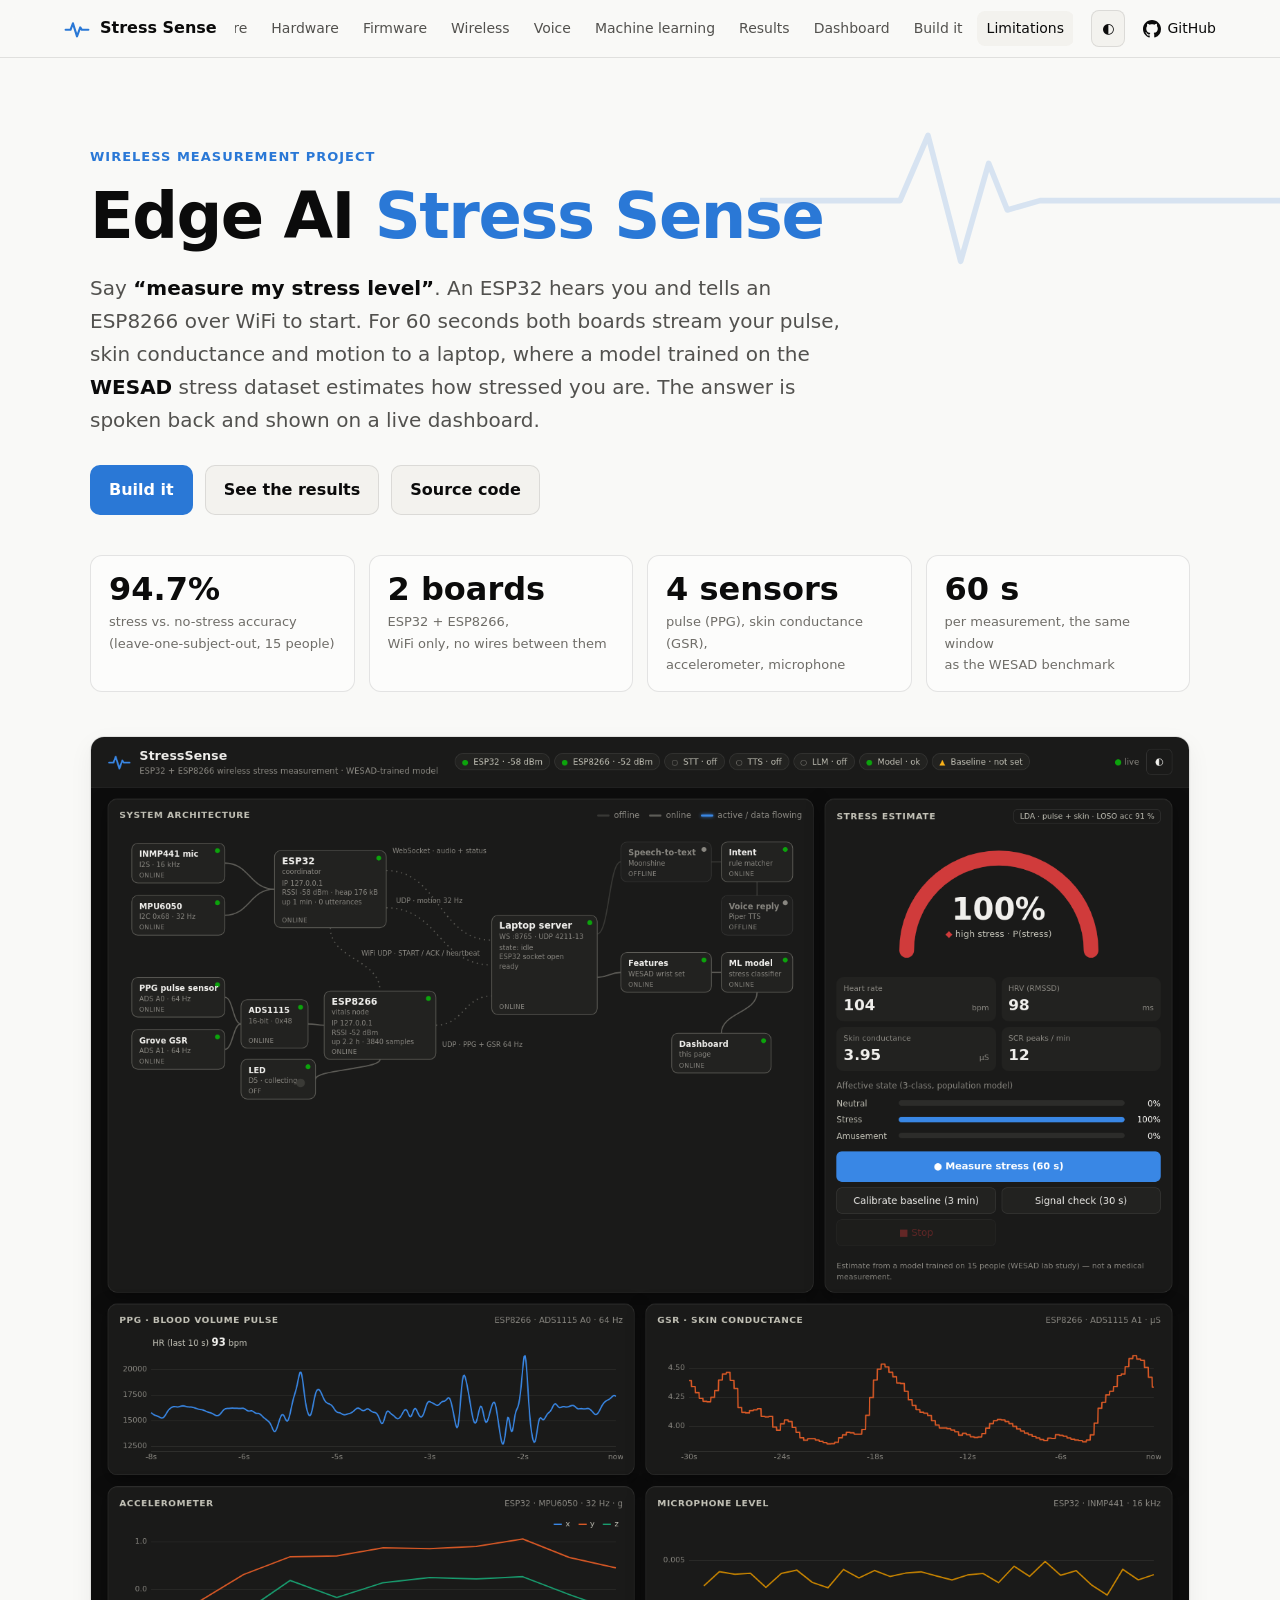
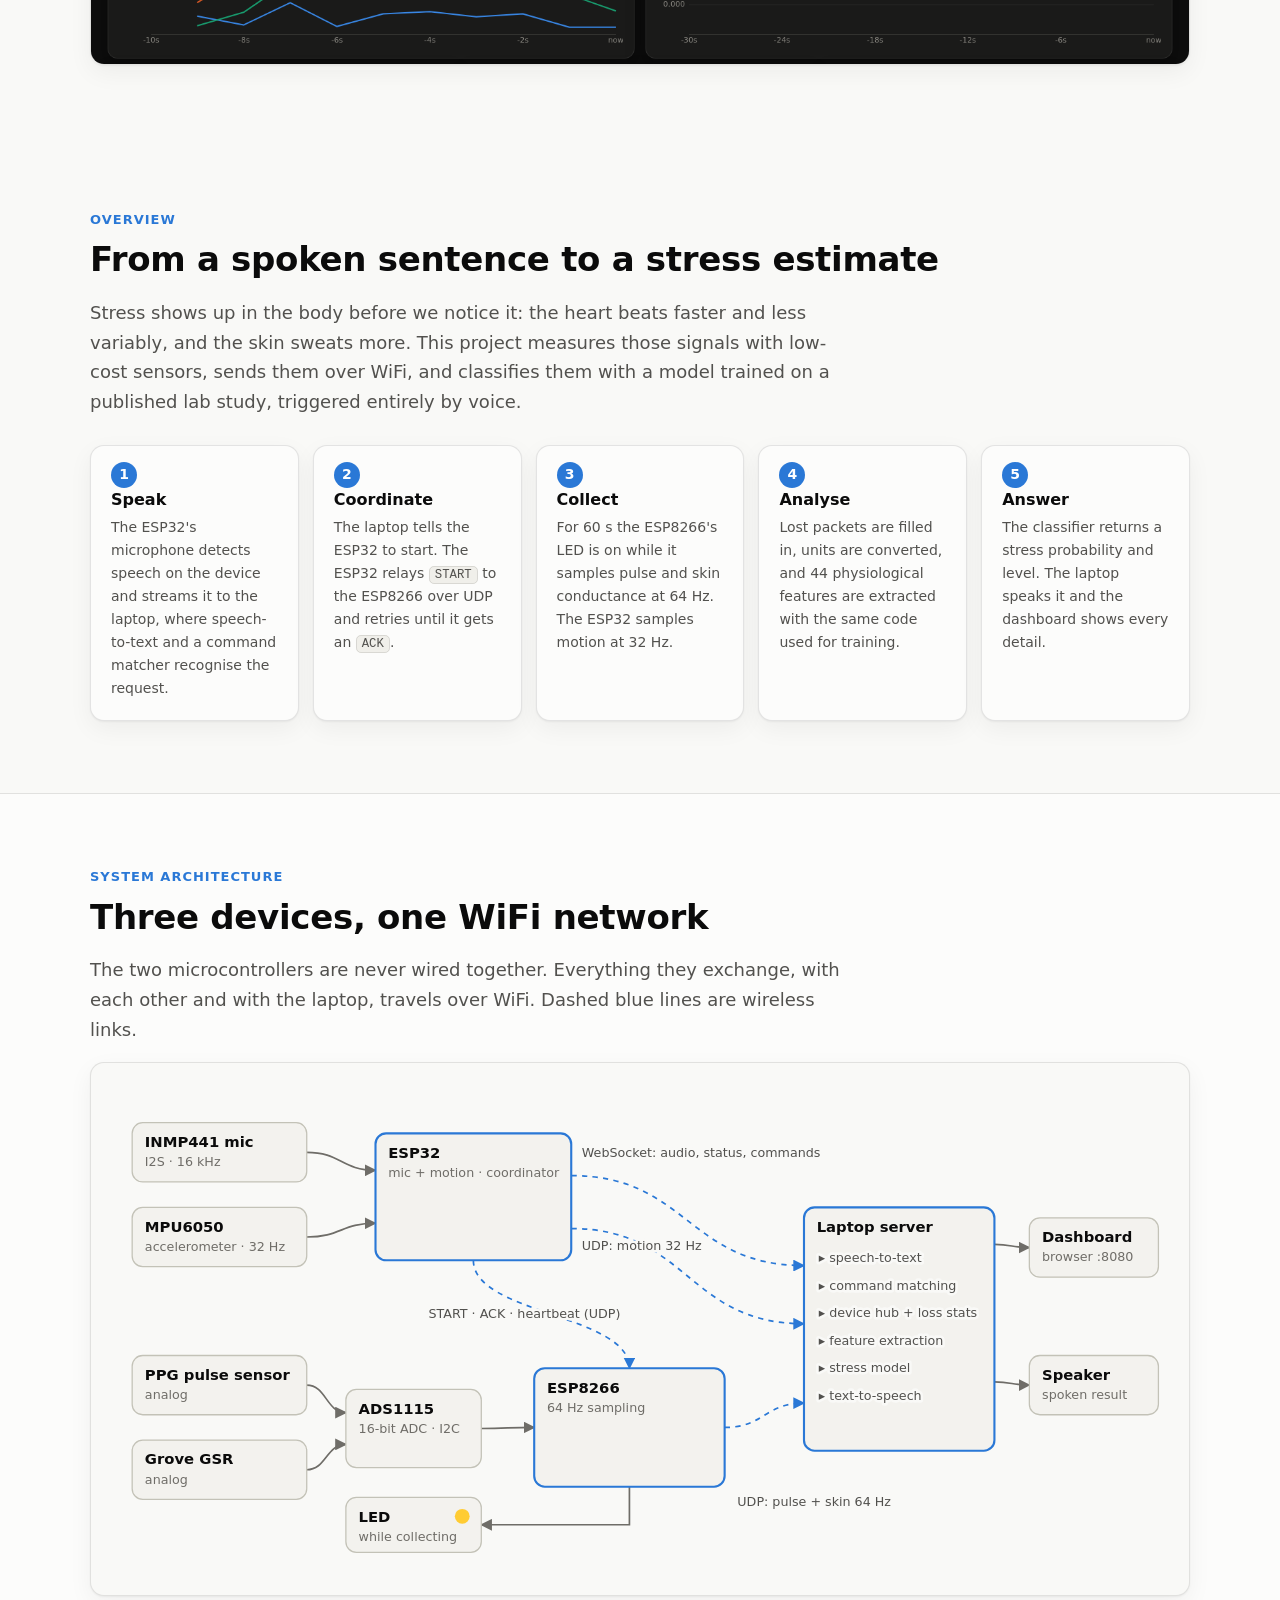
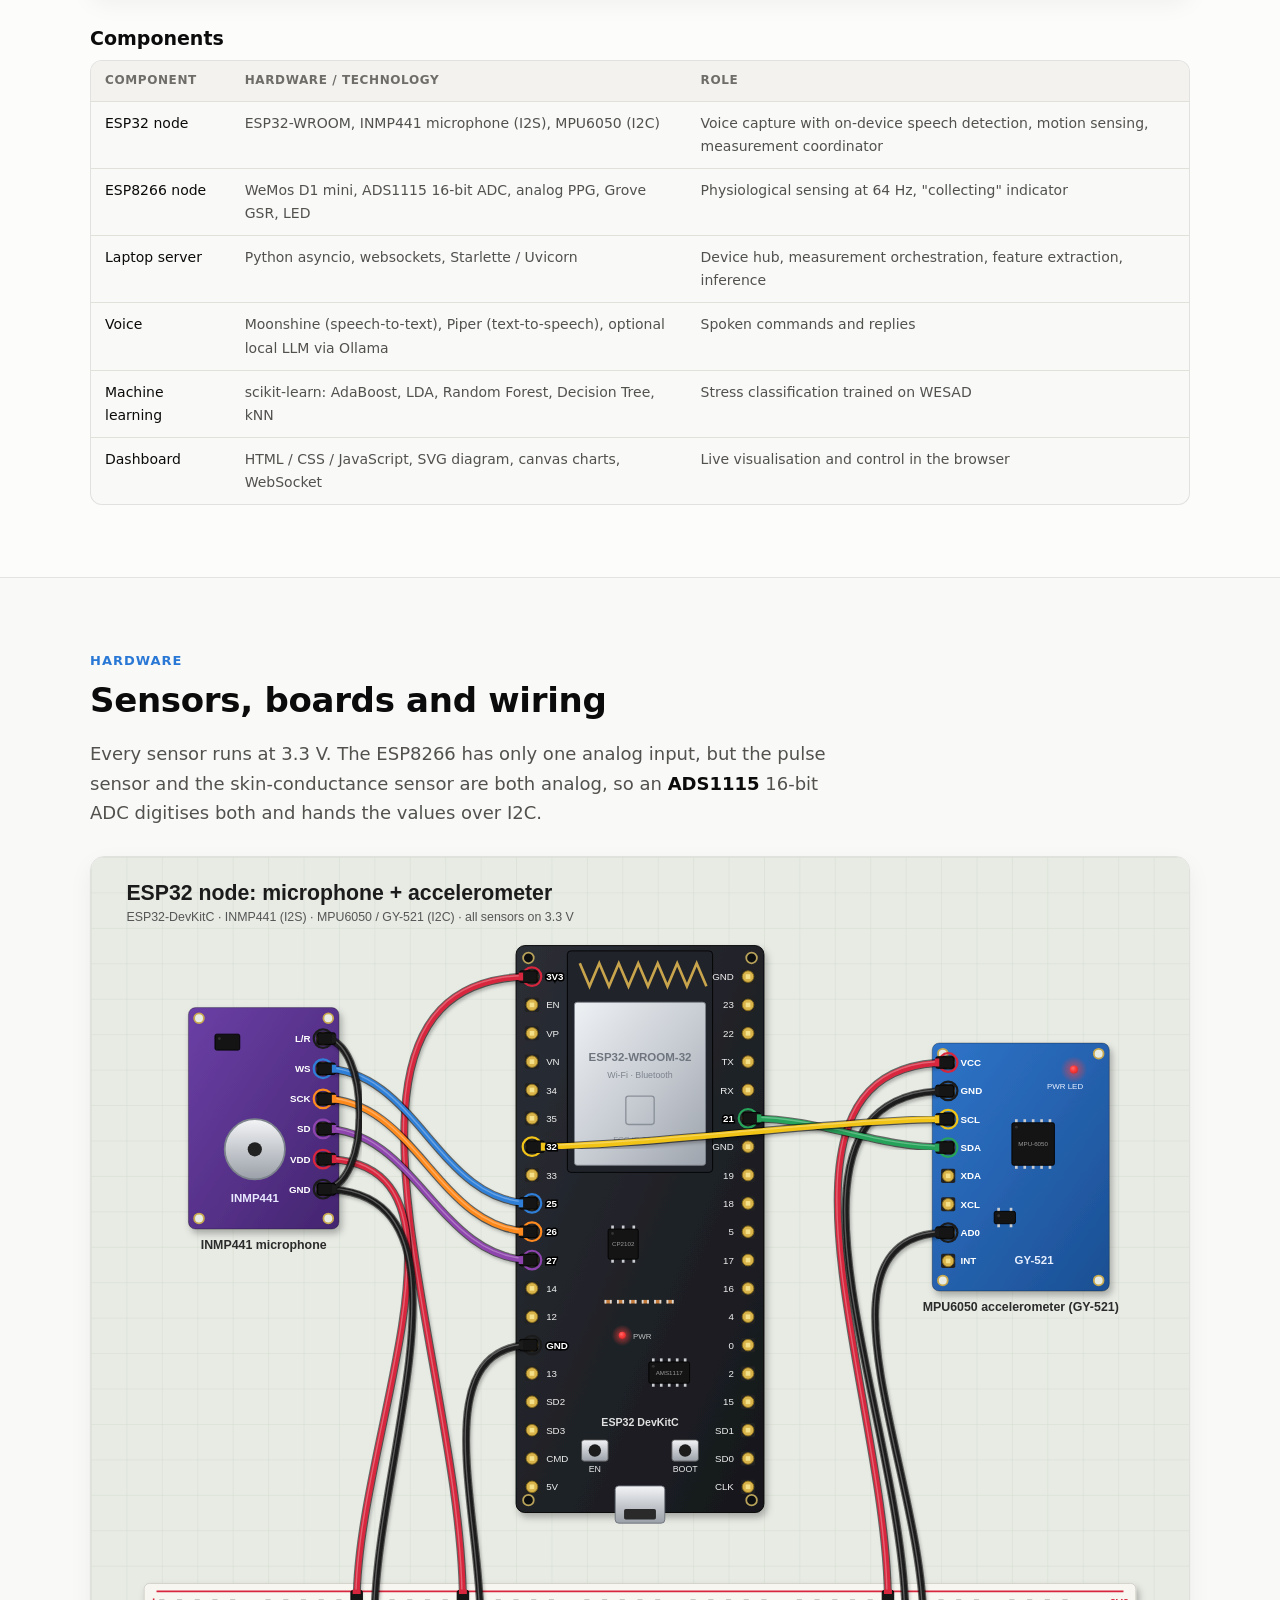
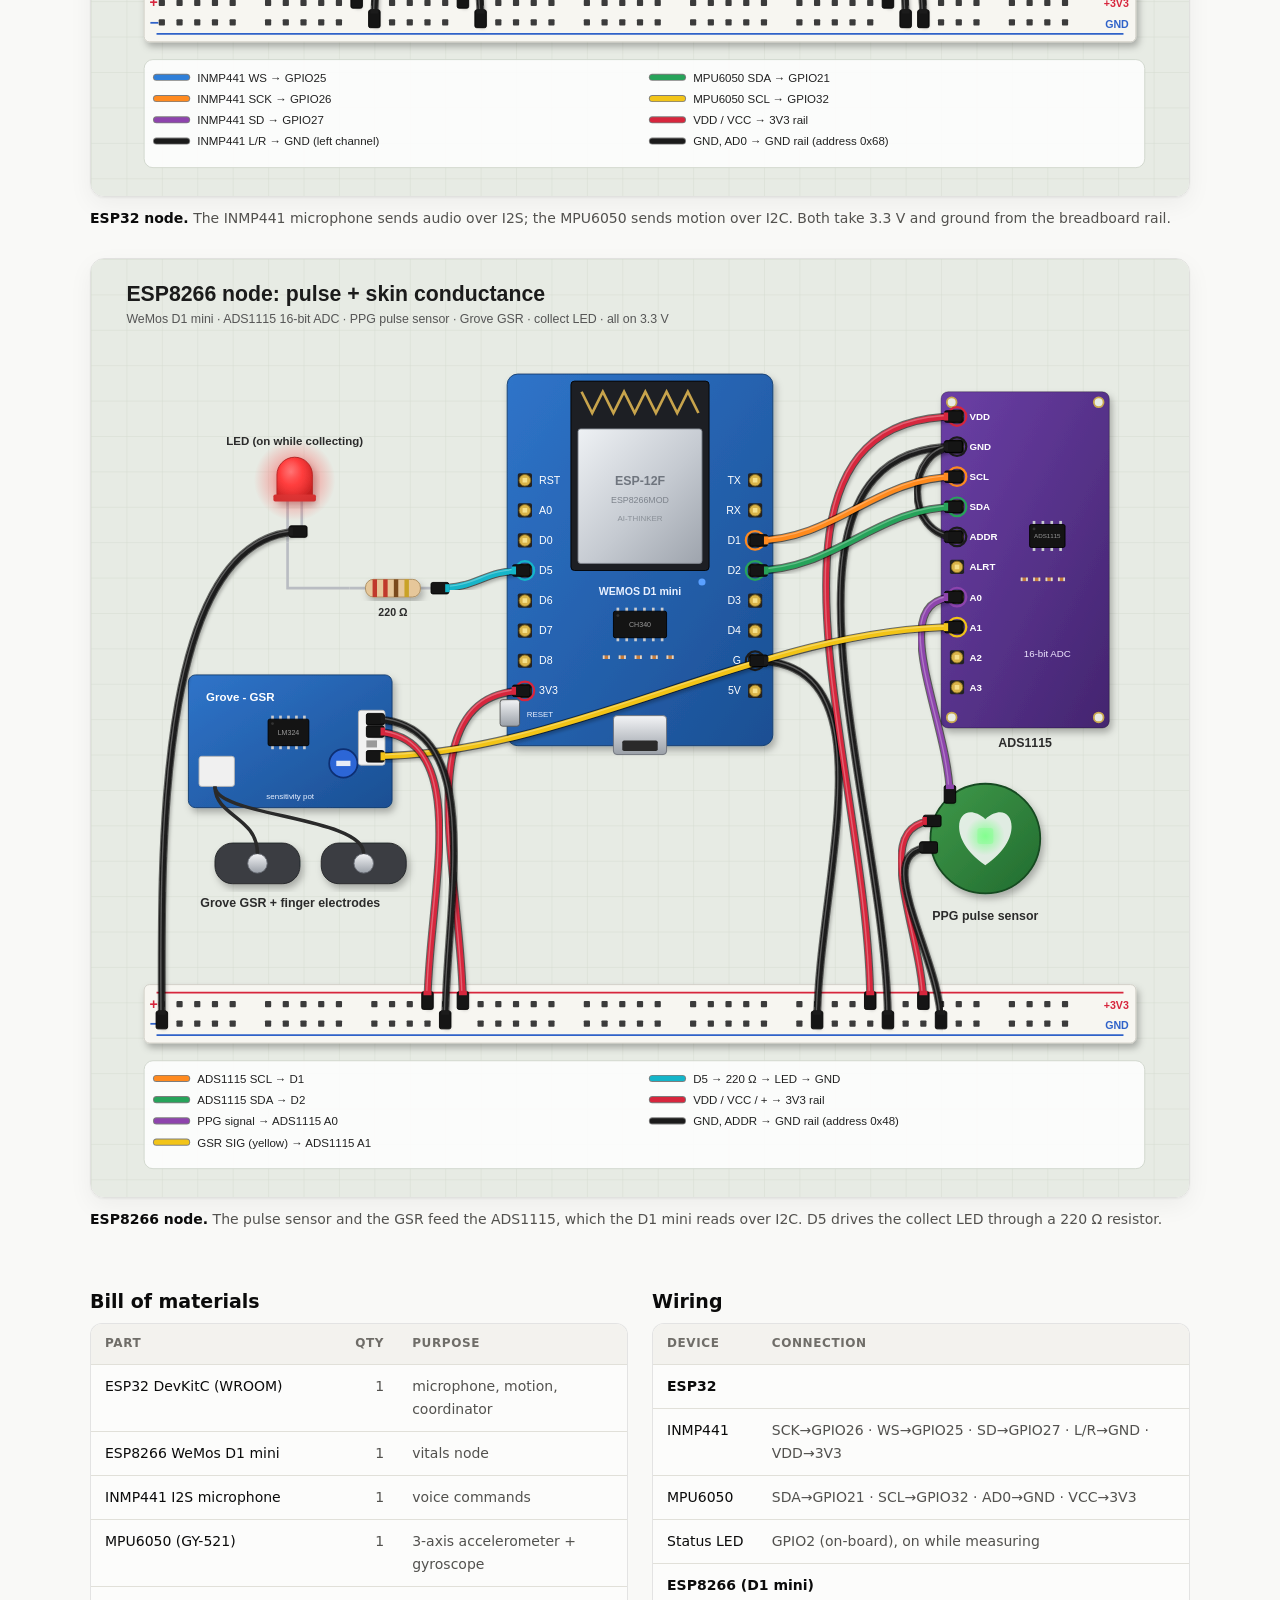
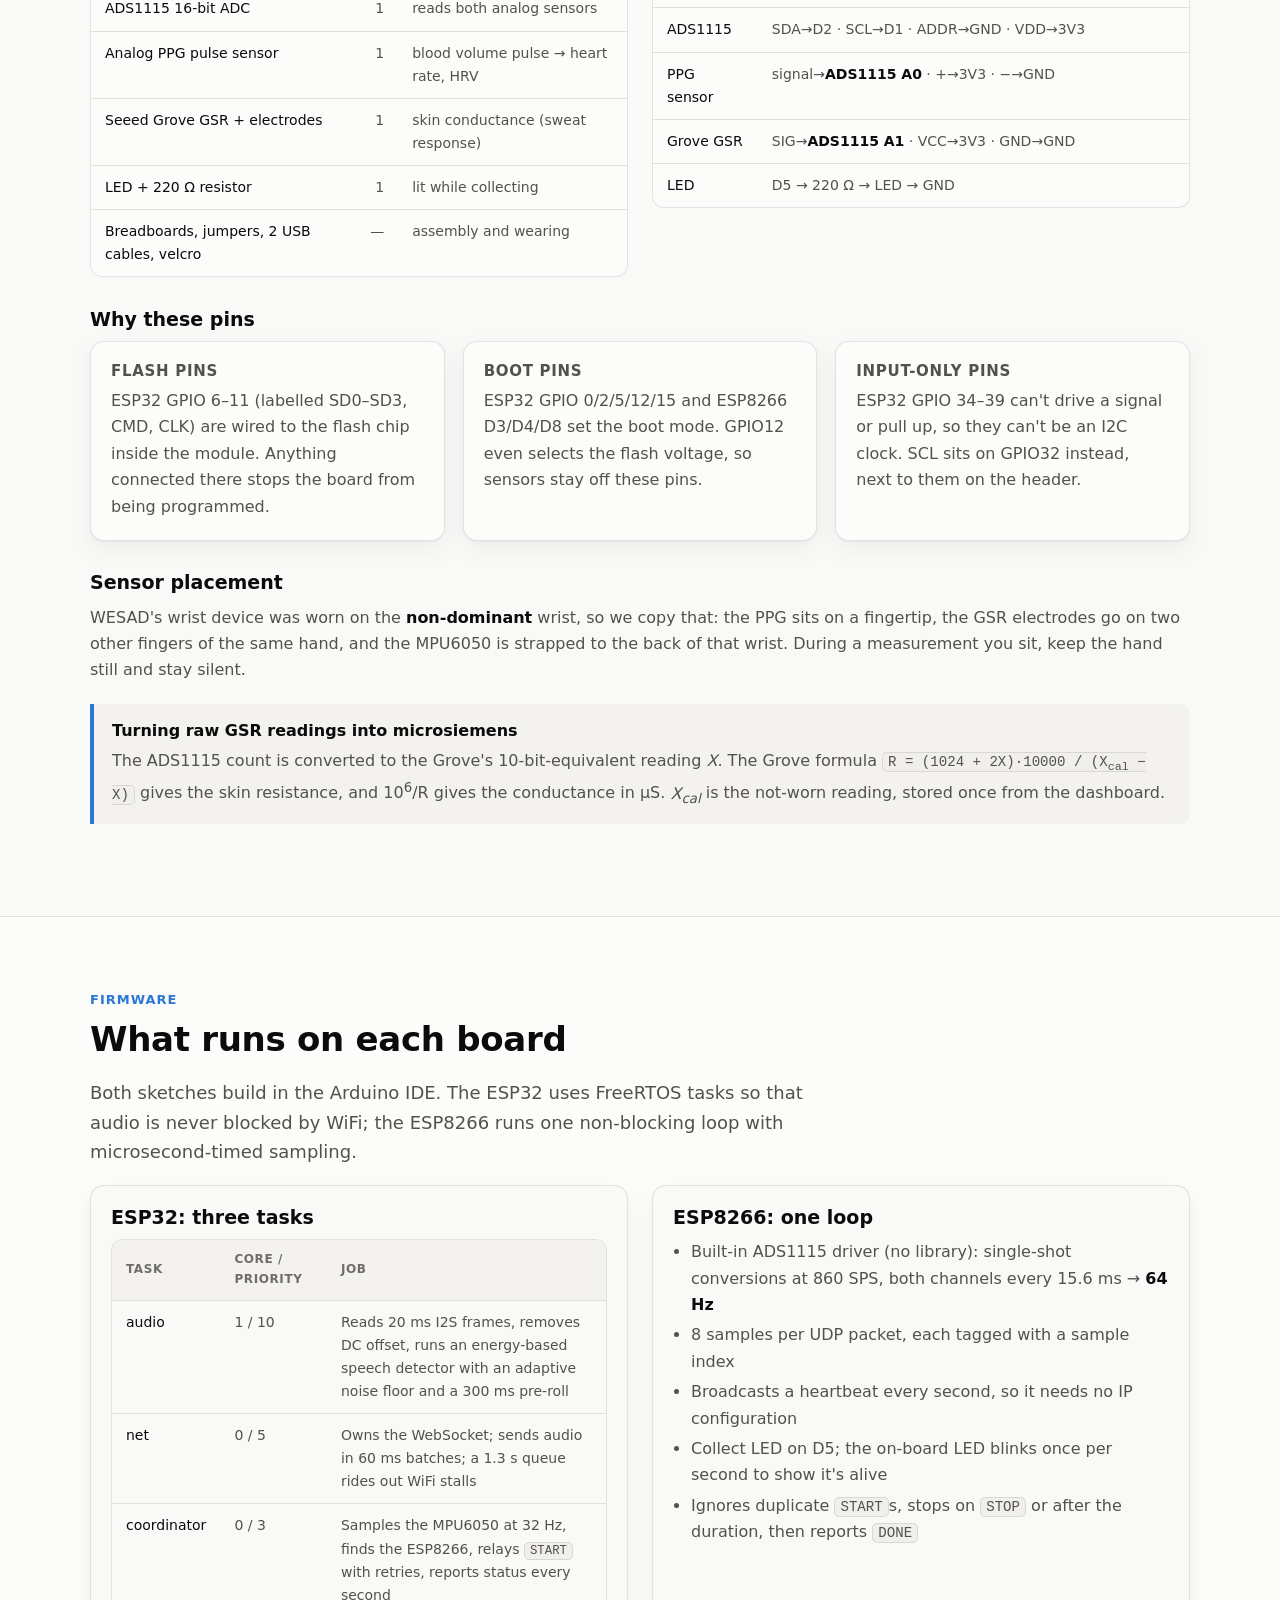
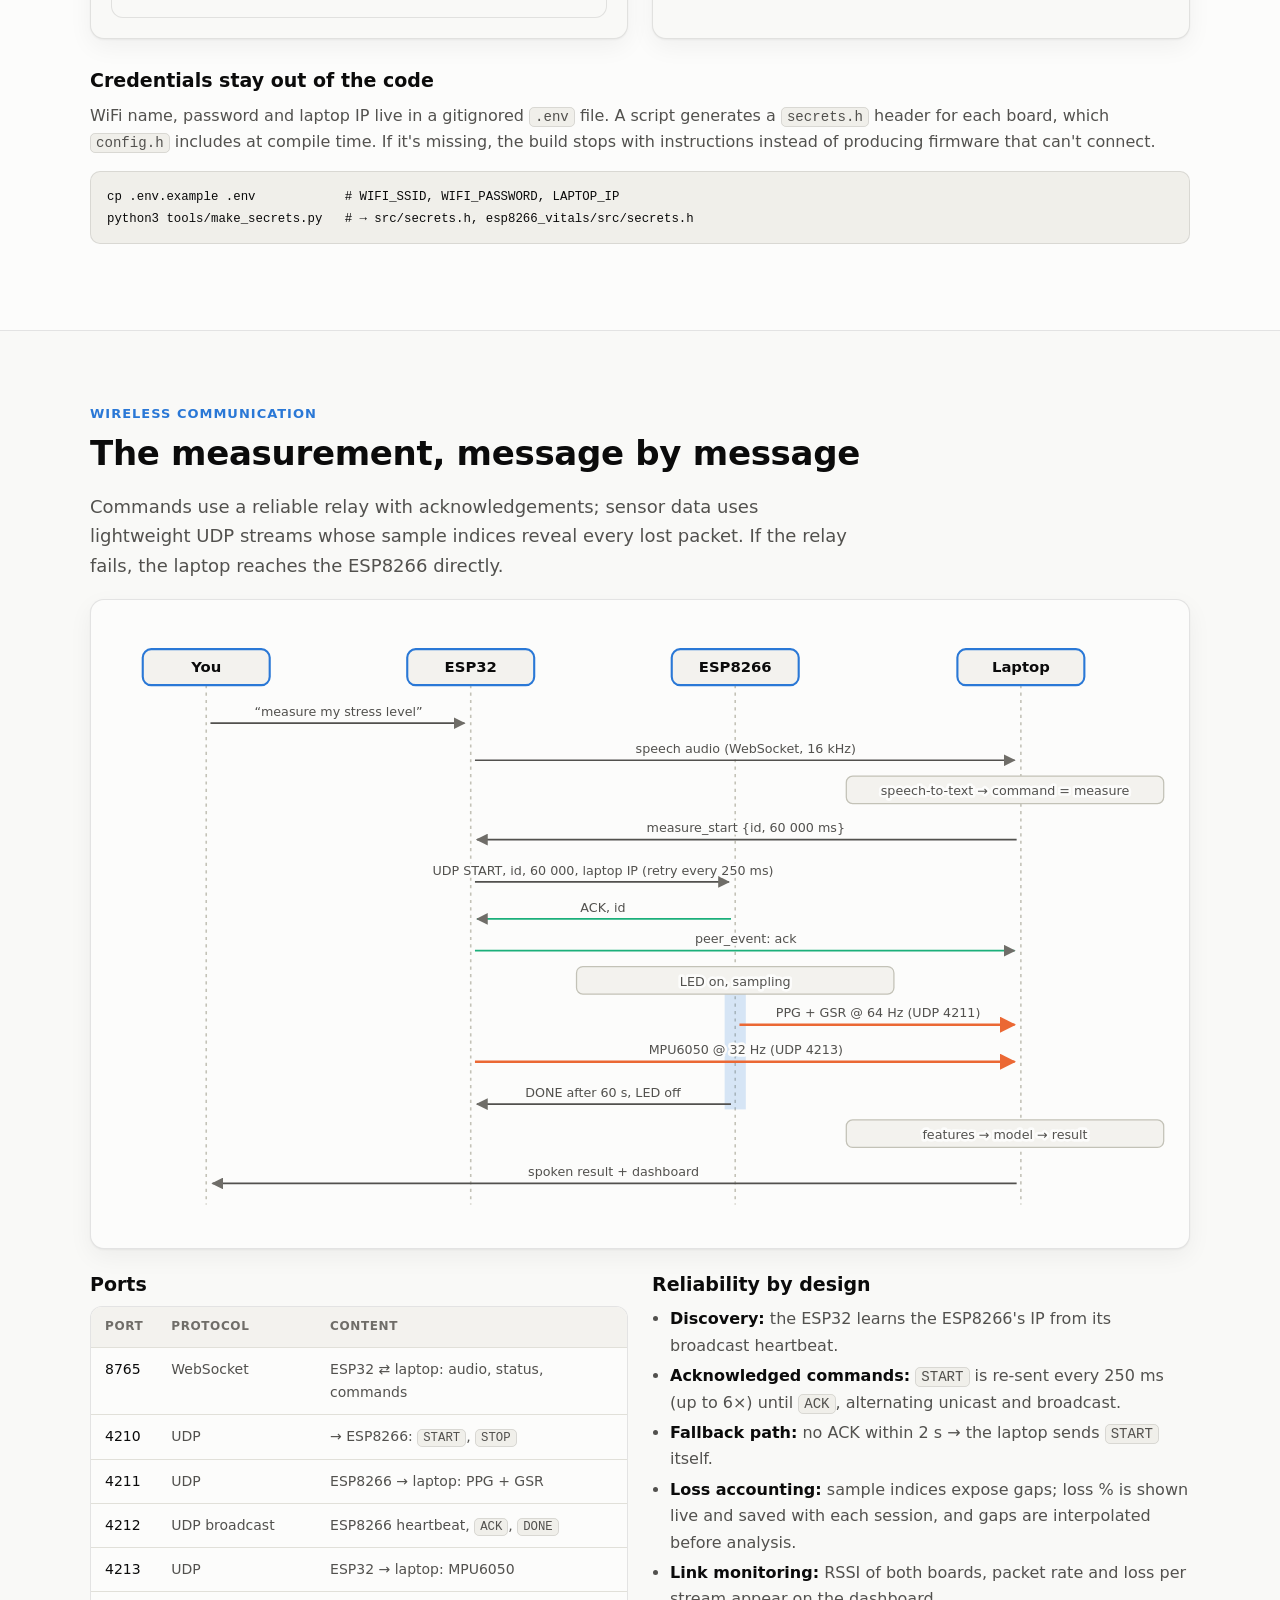
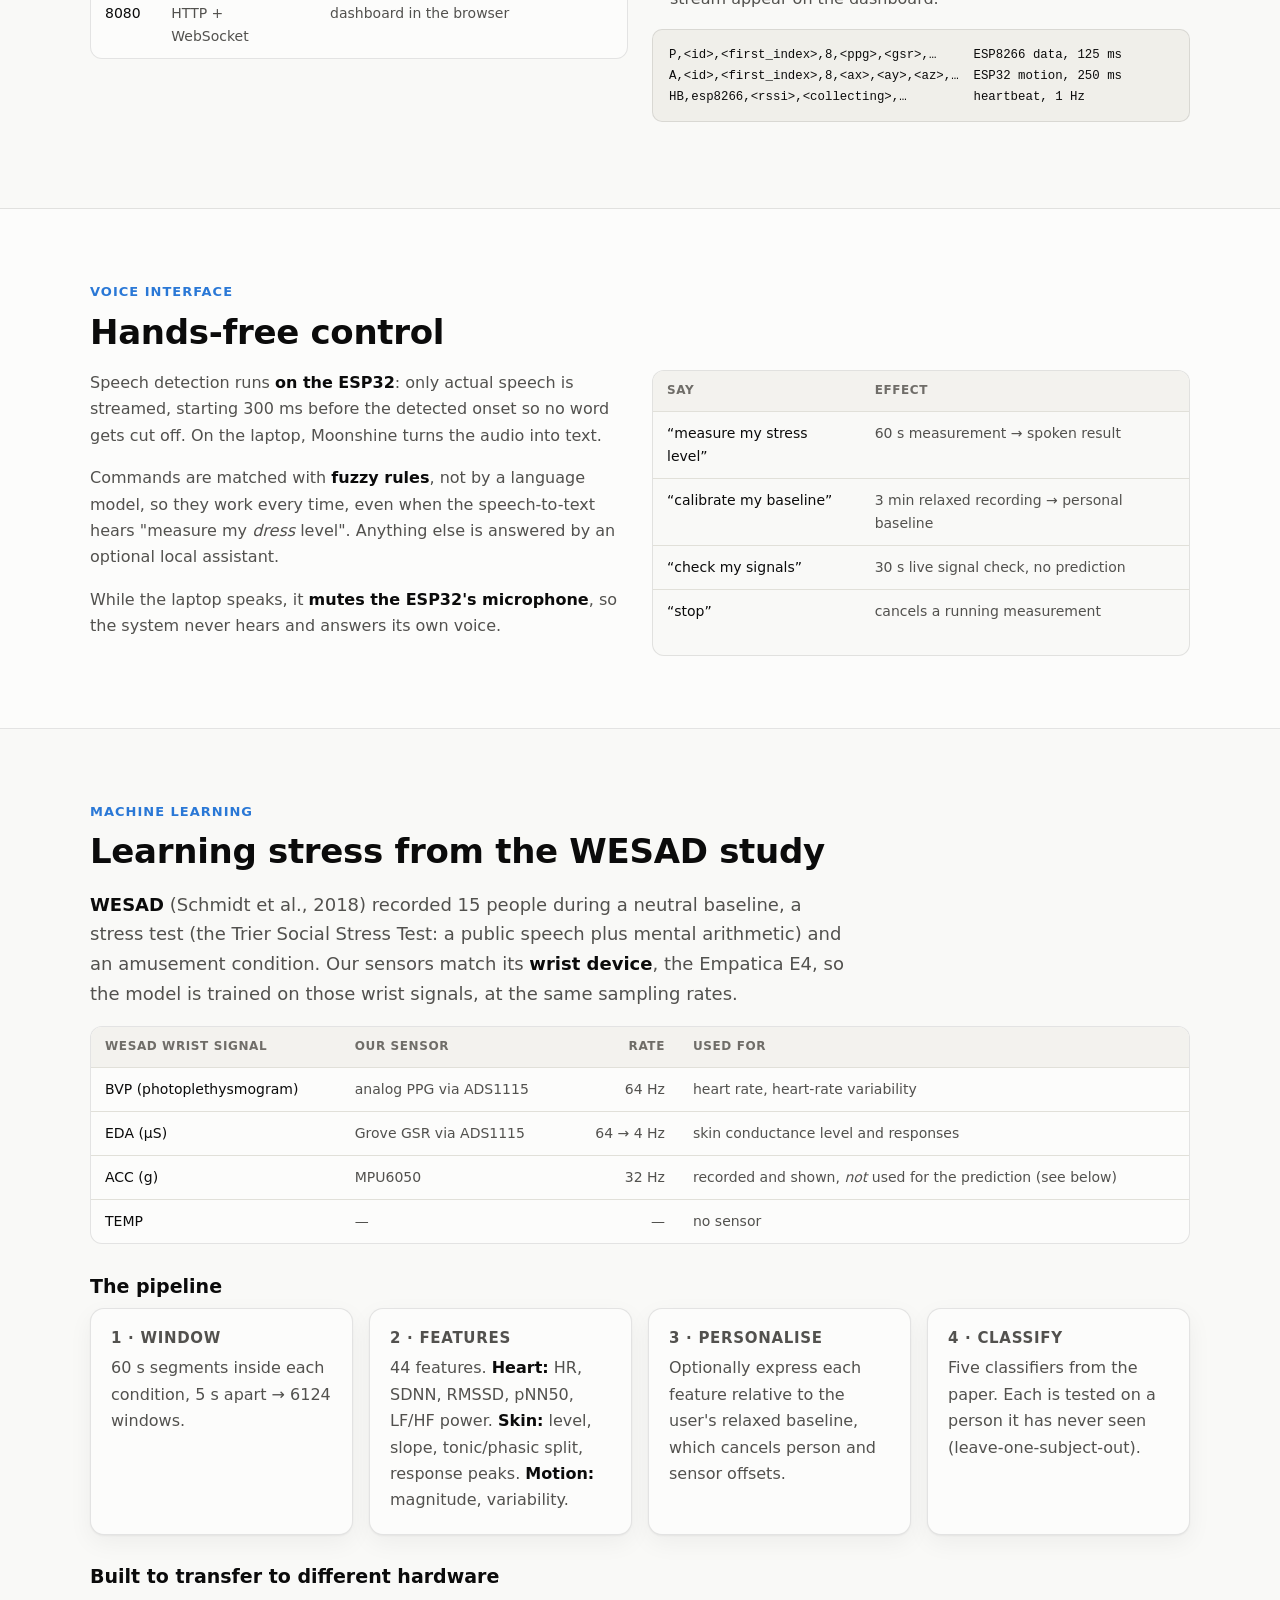
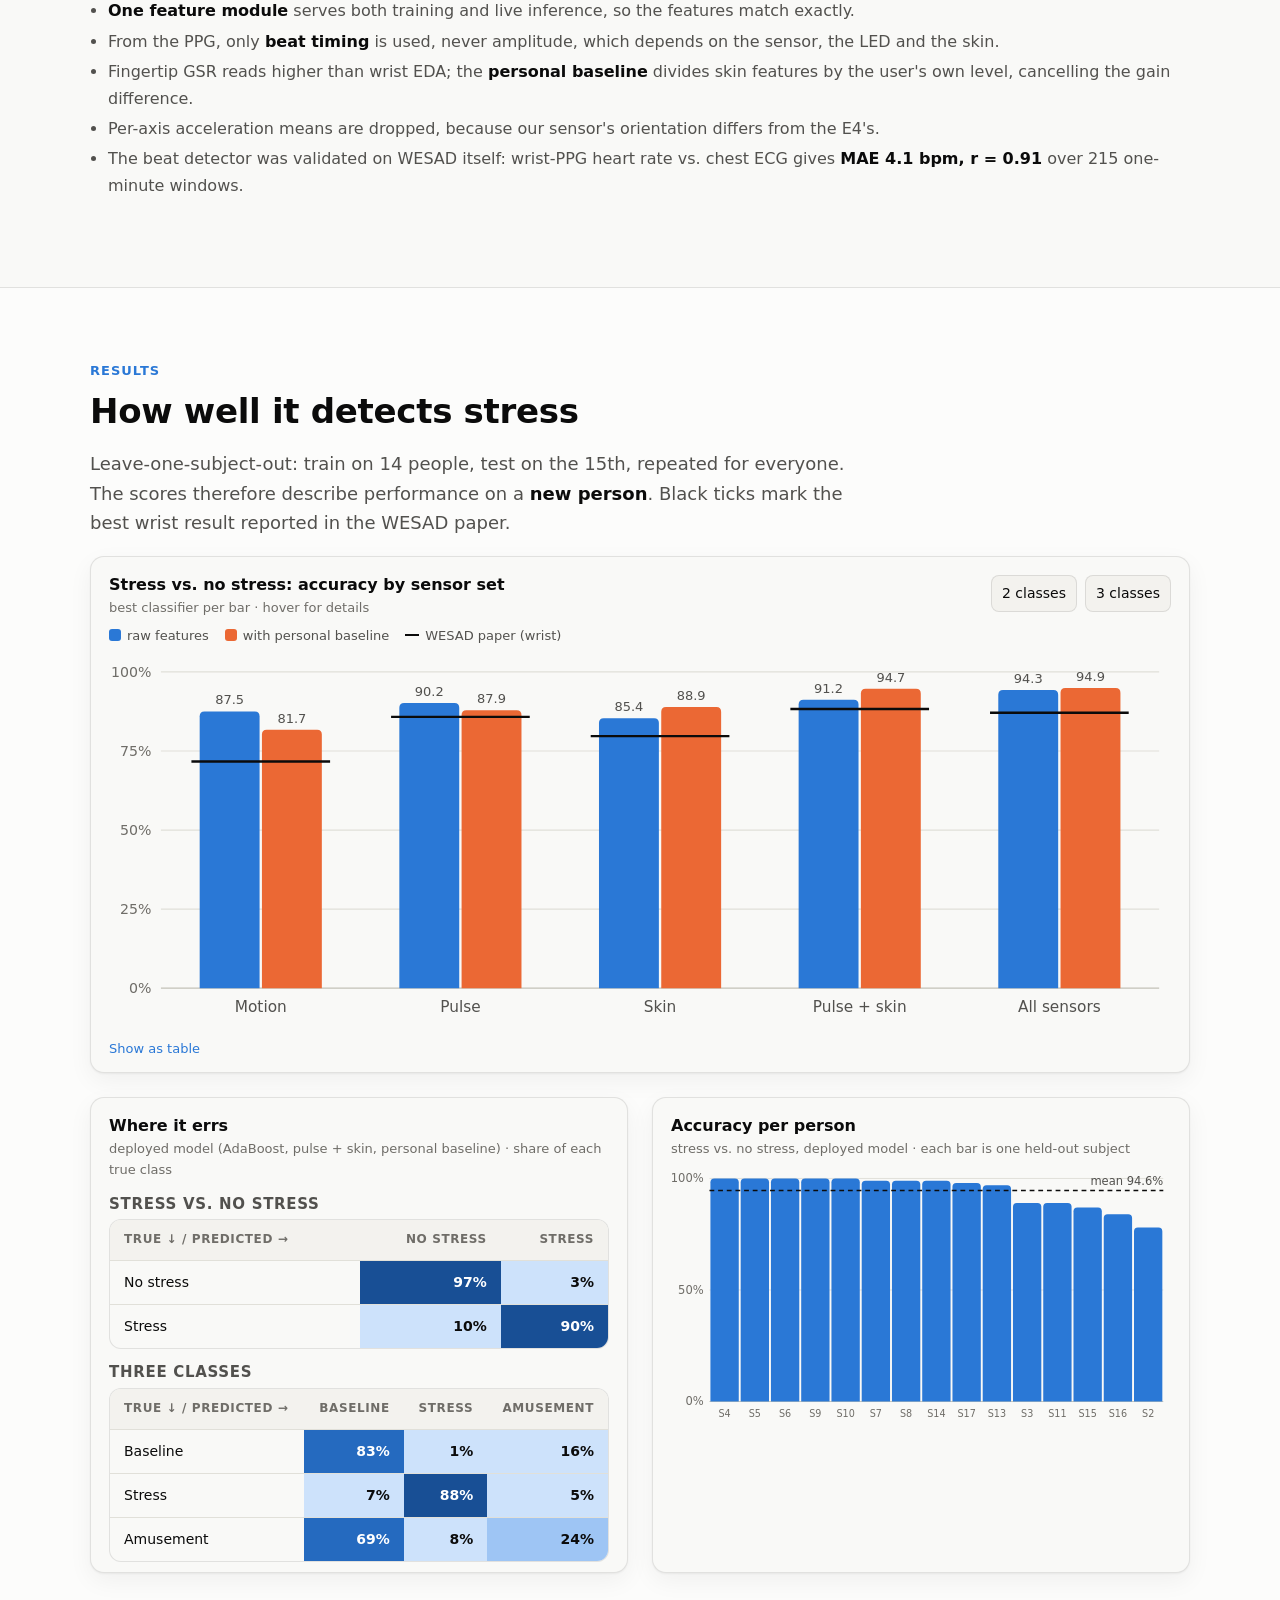
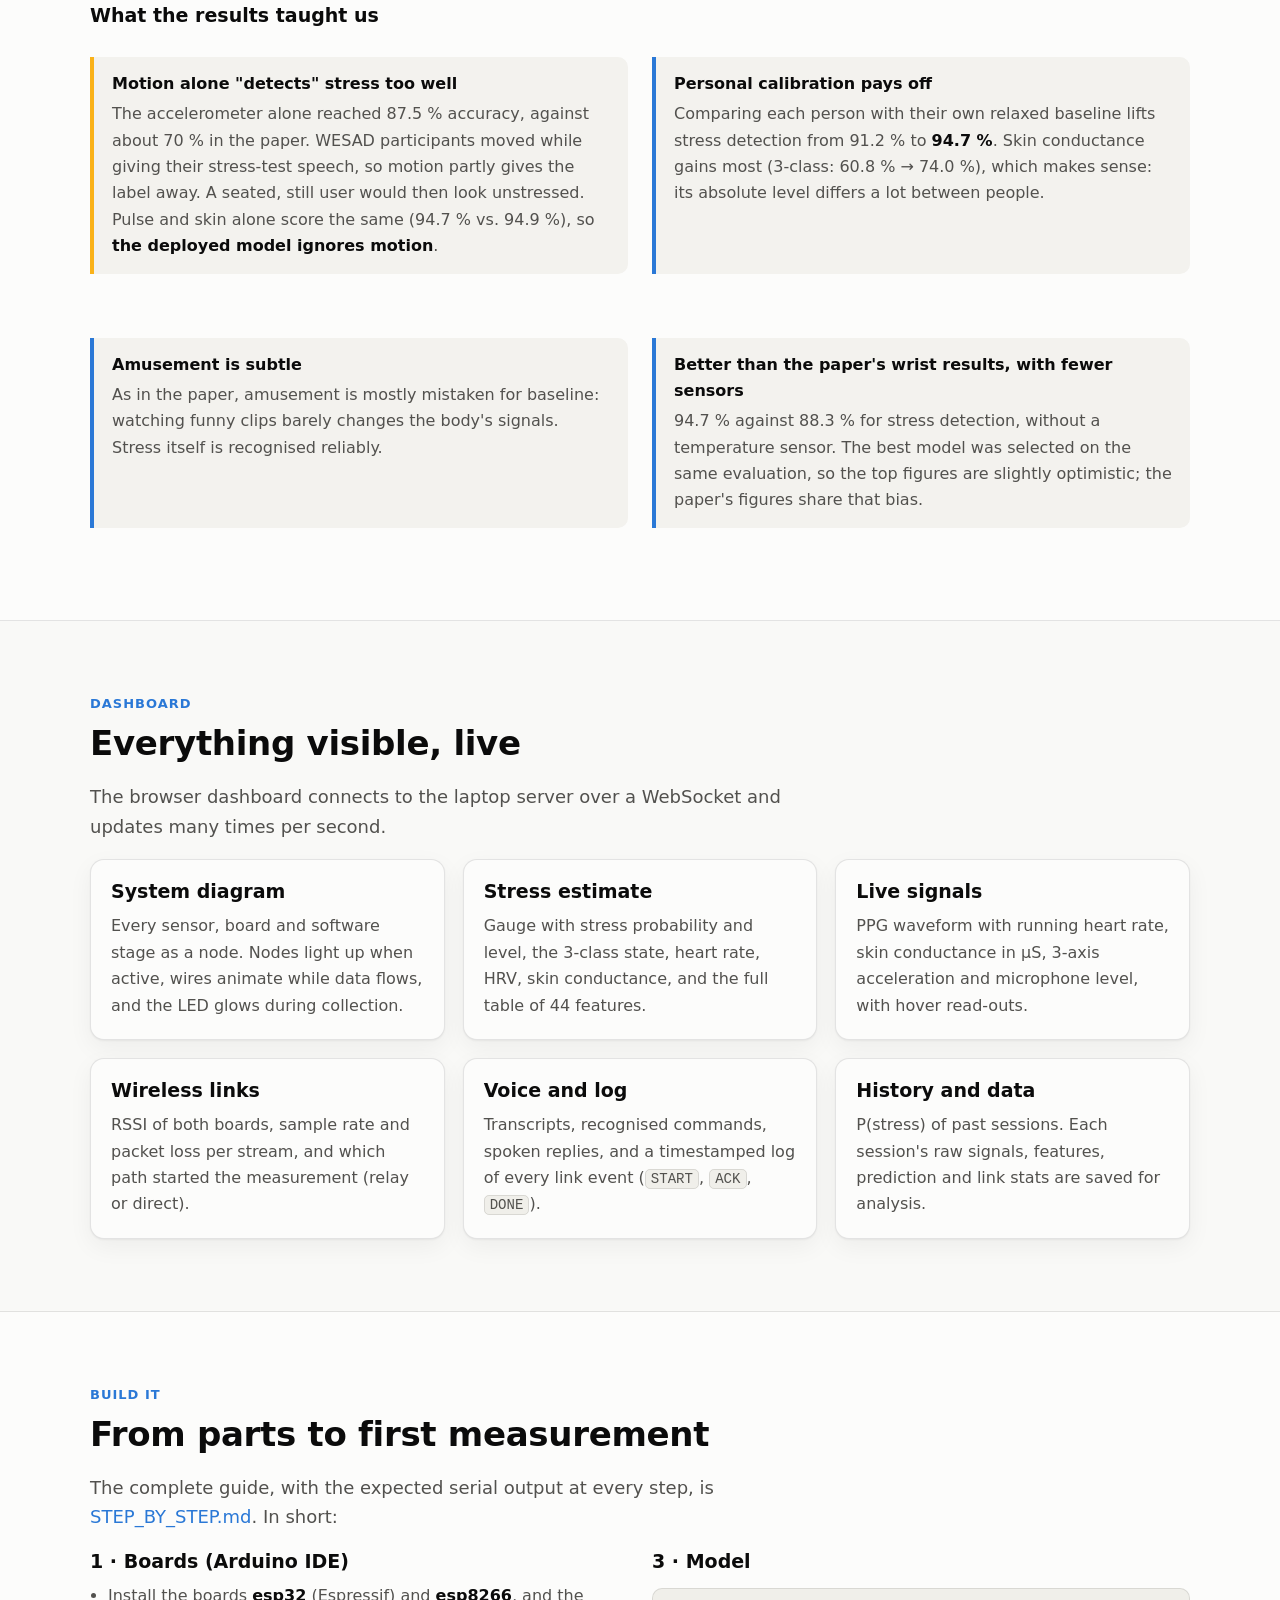
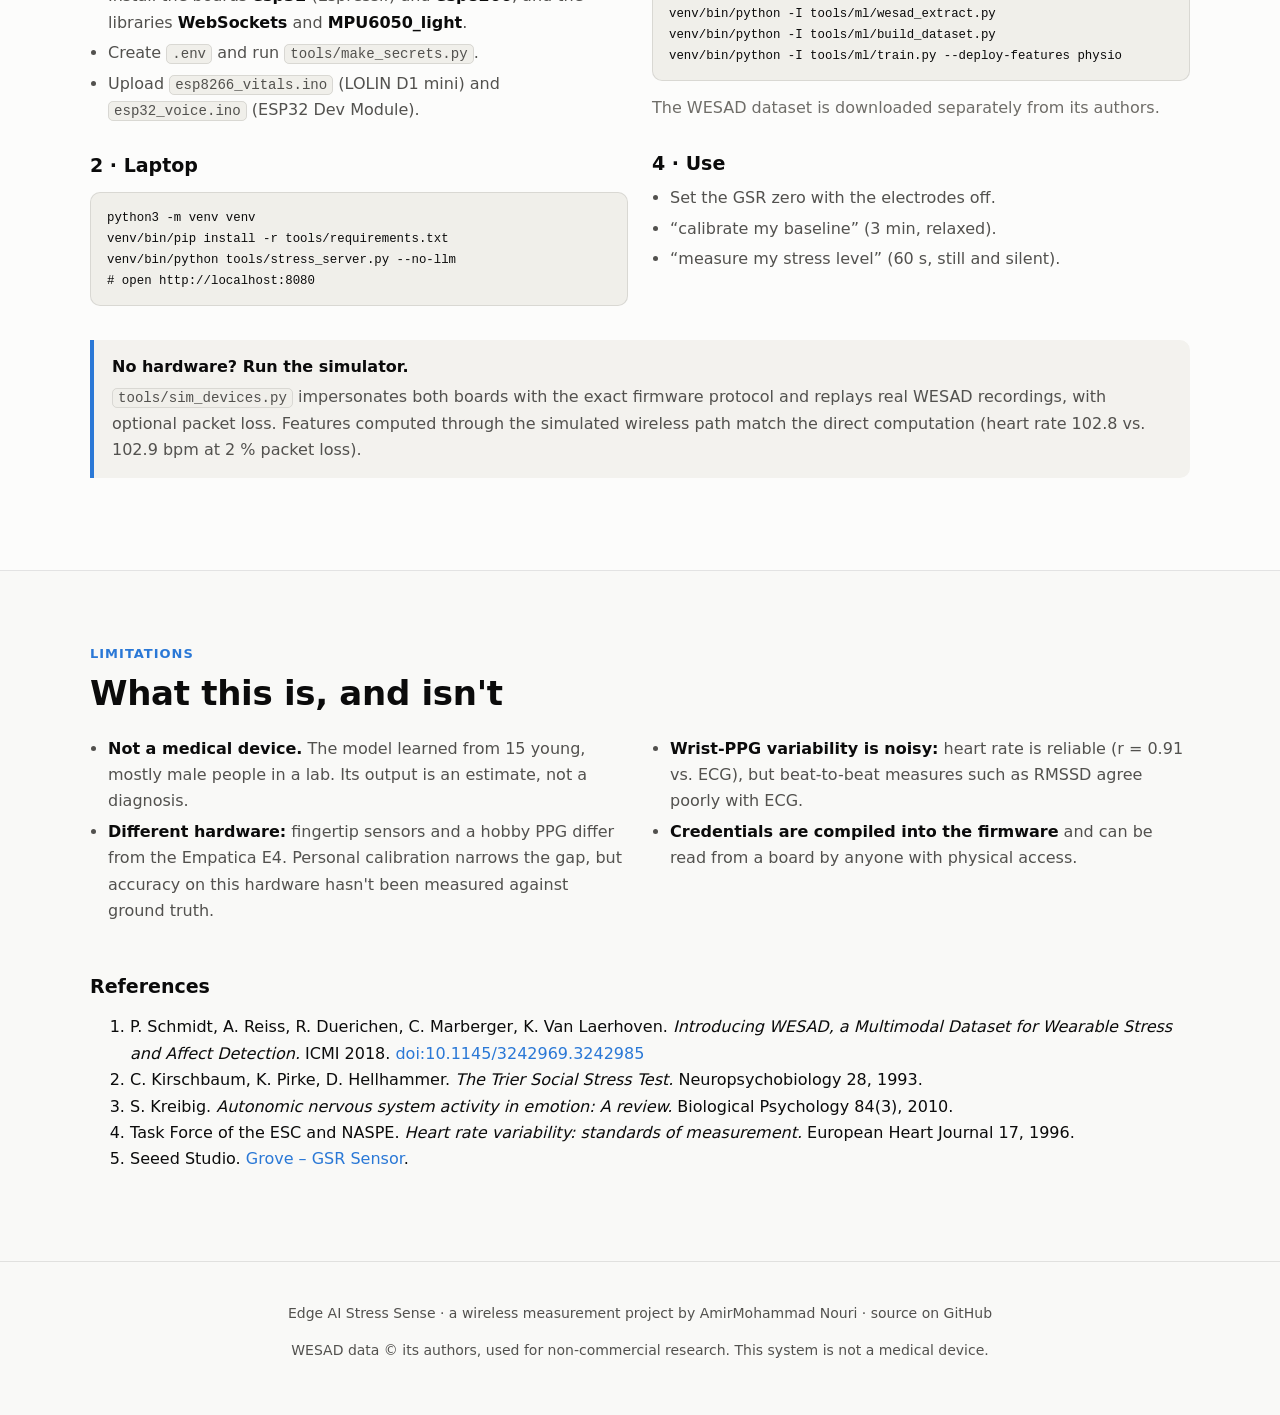
==== commit 2ff5fbf7: "Add realistic wiring illustrations for both boards - docs/images/wiring_esp32.svg and wiring_esp8266" ====
--- a/docs/index.html
+++ b/docs/index.html
@@ -113,6 +113,15 @@
     <p class="lead">Every sensor runs at 3.3 V. The ESP8266 has only one analog input, but the pulse sensor and the skin-conductance
       sensor are both analog, so an <strong>ADS1115</strong> 16-bit ADC digitises both and hands the values over I2C.</p>
 
+    <figure class="wiring">
+      <img src="images/wiring_esp32.svg" alt="ESP32 DevKitC wired to an INMP441 microphone (WS to GPIO25, SCK to GPIO26, SD to GPIO27) and an MPU6050 GY-521 (SDA to GPIO21, SCL to GPIO32), powered from a 3.3 V breadboard rail" width="1240" height="1060" loading="lazy">
+      <figcaption><strong>ESP32 node.</strong> The INMP441 microphone sends audio over I2S; the MPU6050 sends motion over I2C. Both take 3.3 V and ground from the breadboard rail.</figcaption>
+    </figure>
+    <figure class="wiring">
+      <img src="images/wiring_esp8266.svg" alt="WeMos D1 mini wired to an ADS1115 ADC (SCL to D1, SDA to D2); the PPG pulse sensor goes to ADS1115 A0 and the Grove GSR to A1; an LED with a 220 ohm resistor is on D5" width="1240" height="1060" loading="lazy">
+      <figcaption><strong>ESP8266 node.</strong> The pulse sensor and the GSR feed the ADS1115, which the D1 mini reads over I2C. D5 drives the collect LED through a 220 Ω resistor.</figcaption>
+    </figure>
+
     <div class="grid-2">
       <div>
         <h3>Bill of materials</h3>
--- a/docs/assets/site.css
+++ b/docs/assets/site.css
@@ -217,3 +217,8 @@
   .stat .v { font-size: 24px; }
   .hero-pulse { display: none; }
 }
+
+/* ---- wiring illustrations ---- */
+figure.wiring { margin: 28px 0; }
+figure.wiring img { width: 100%; height: auto; display: block; border-radius: 14px; border: 1px solid var(--border); box-shadow: var(--shadow); }
+figure.wiring figcaption { color: var(--text-secondary); font-size: 14px; margin-top: 10px; }
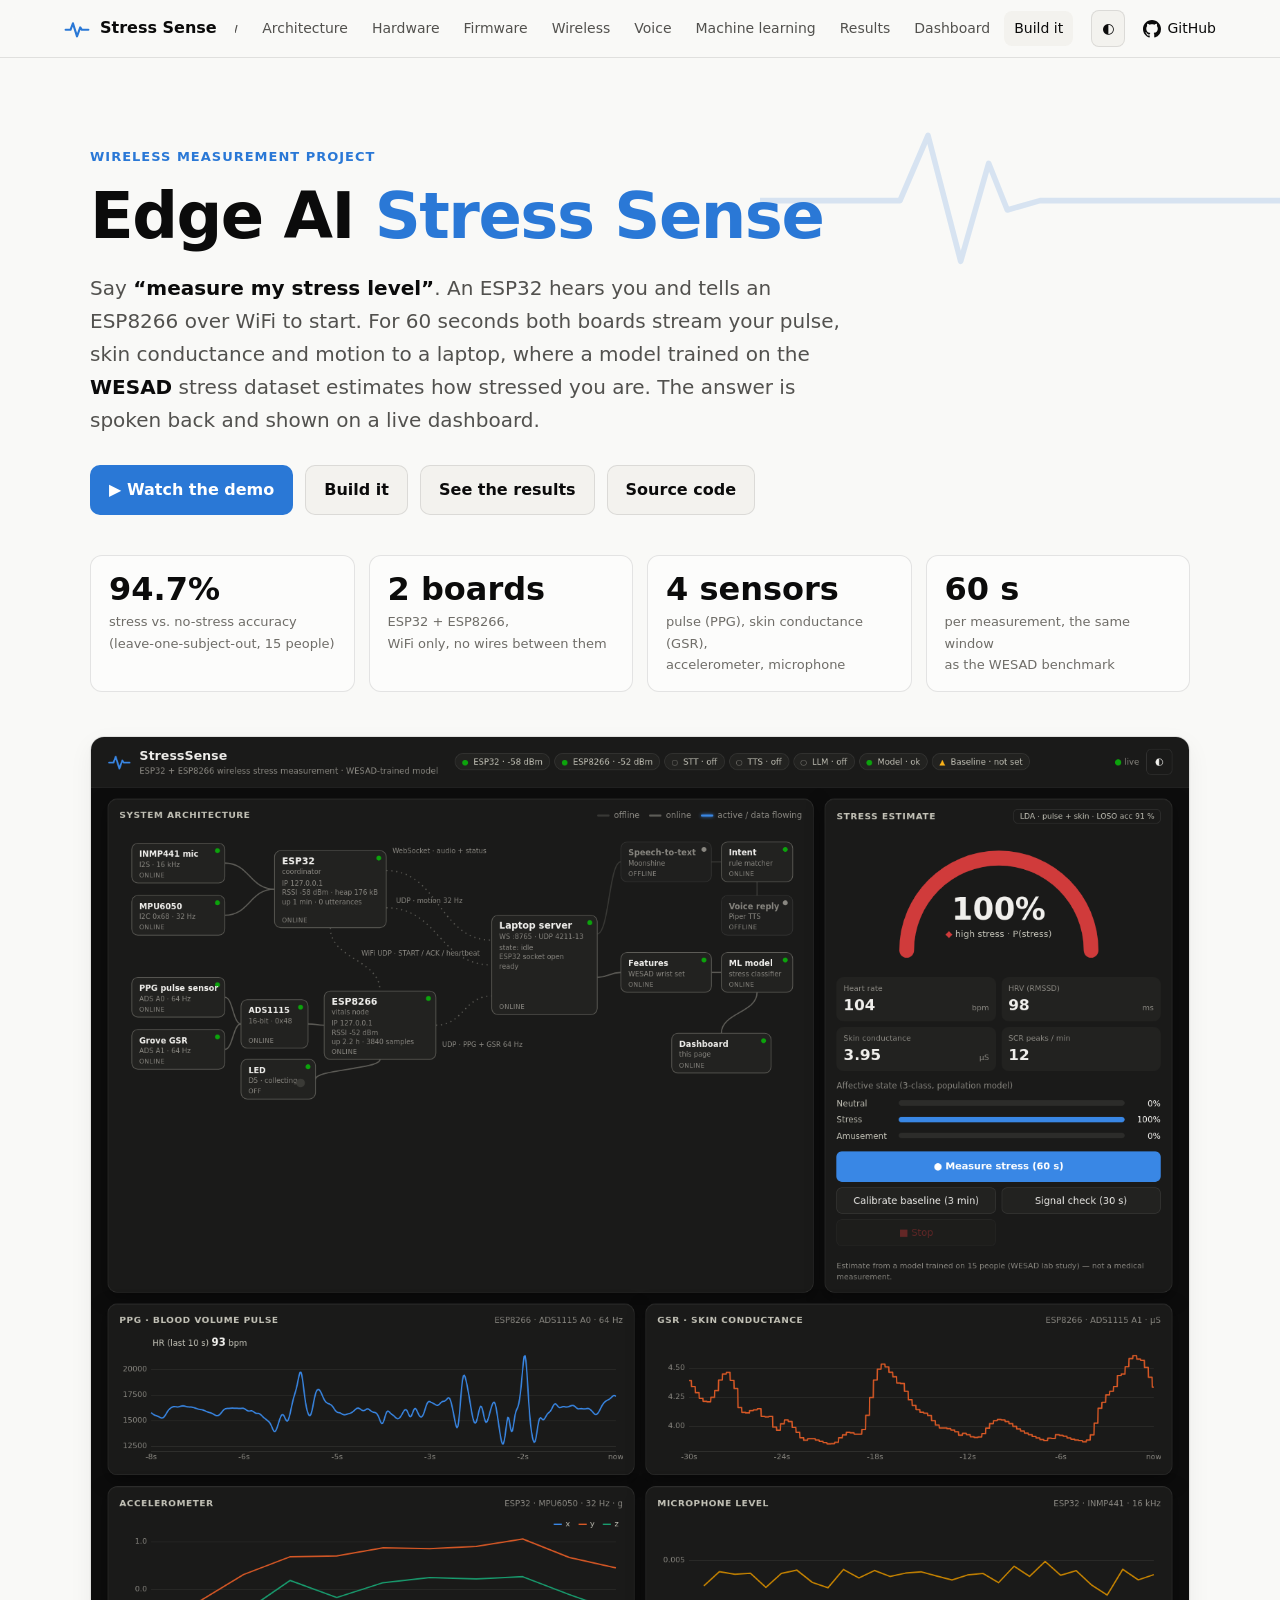
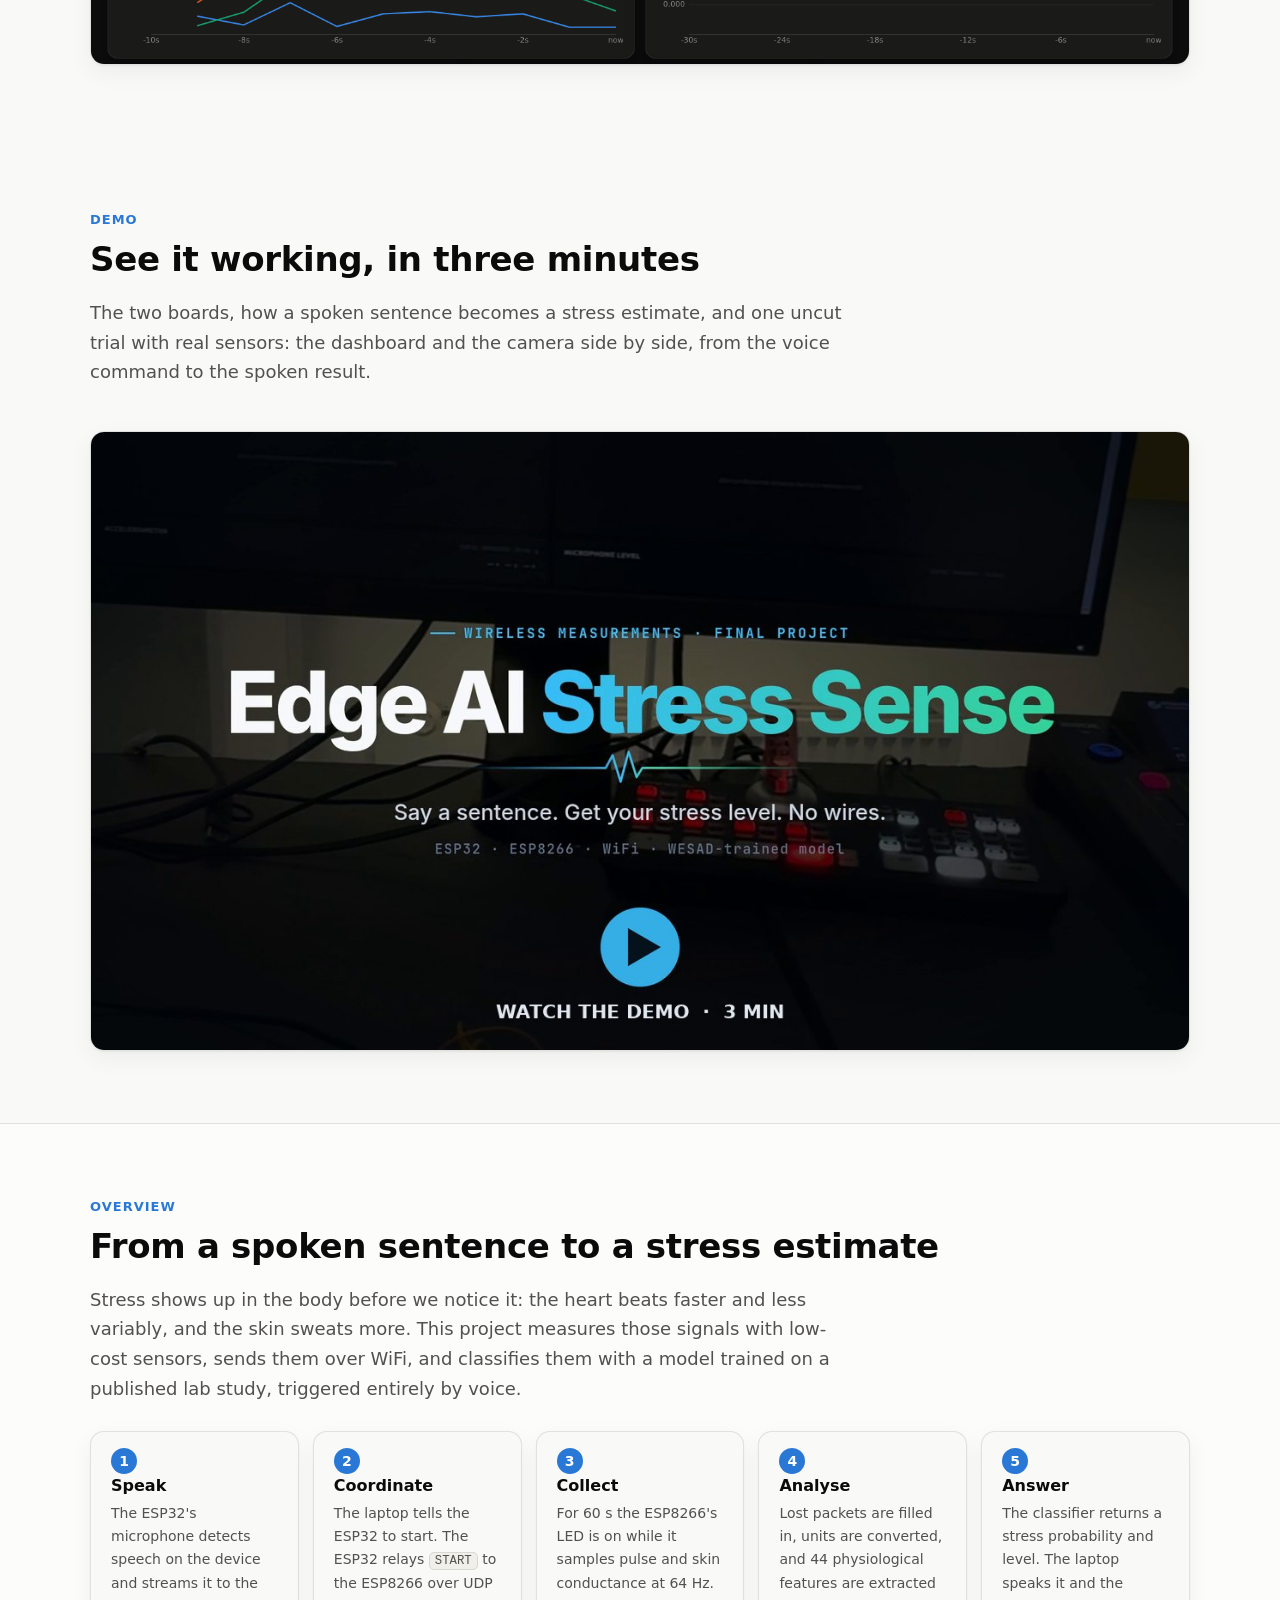
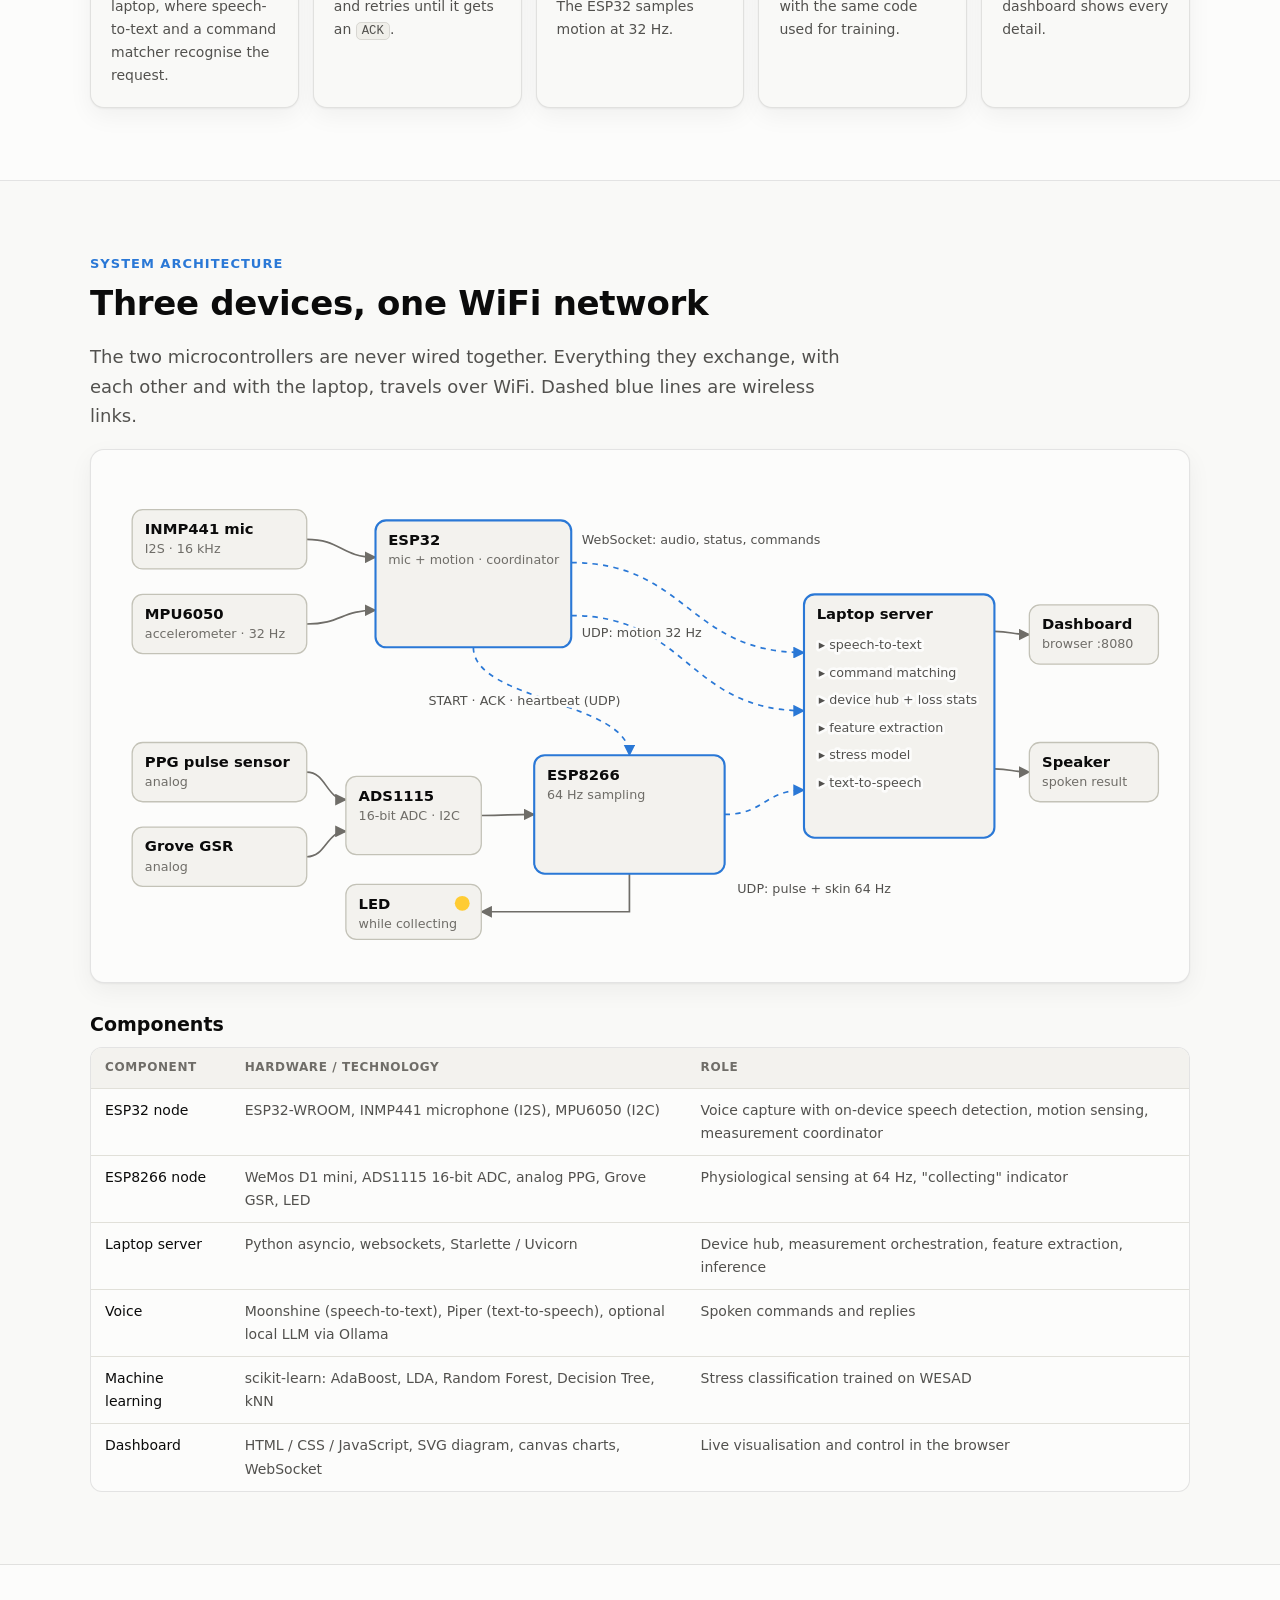
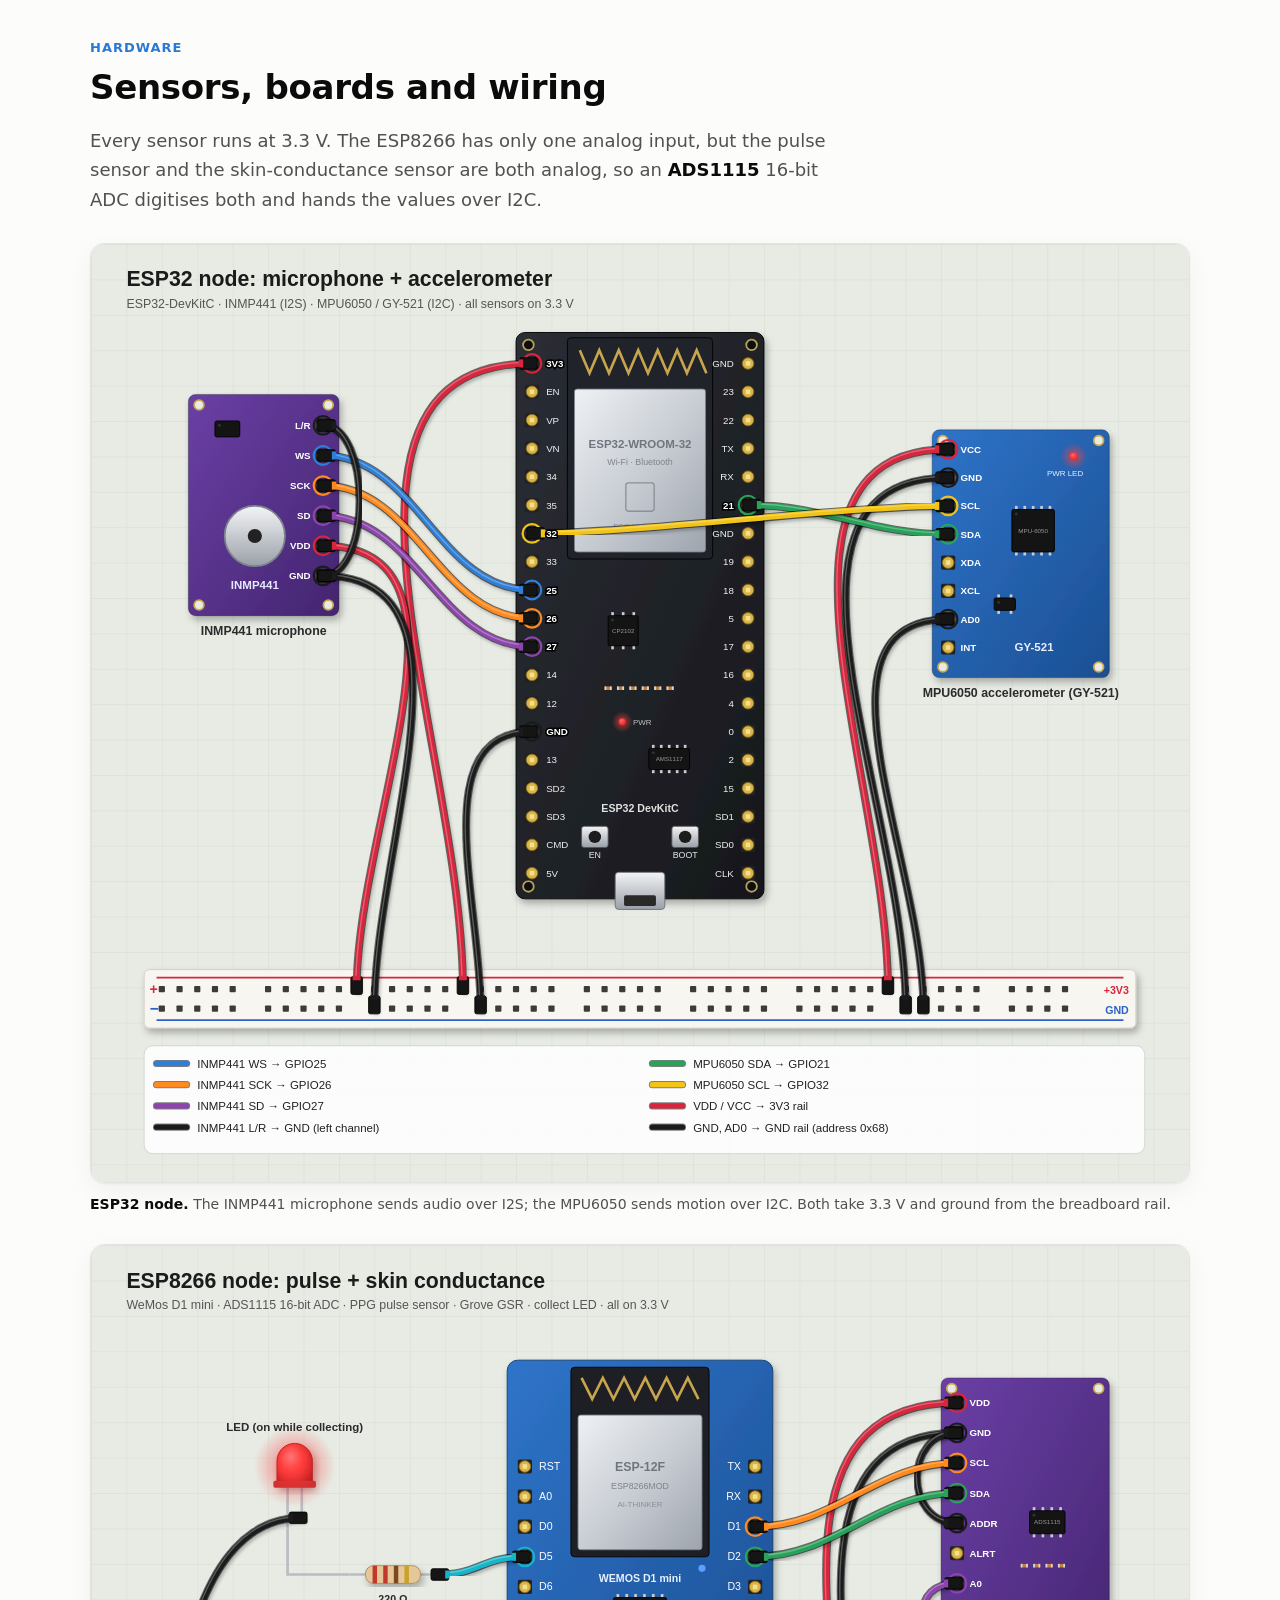
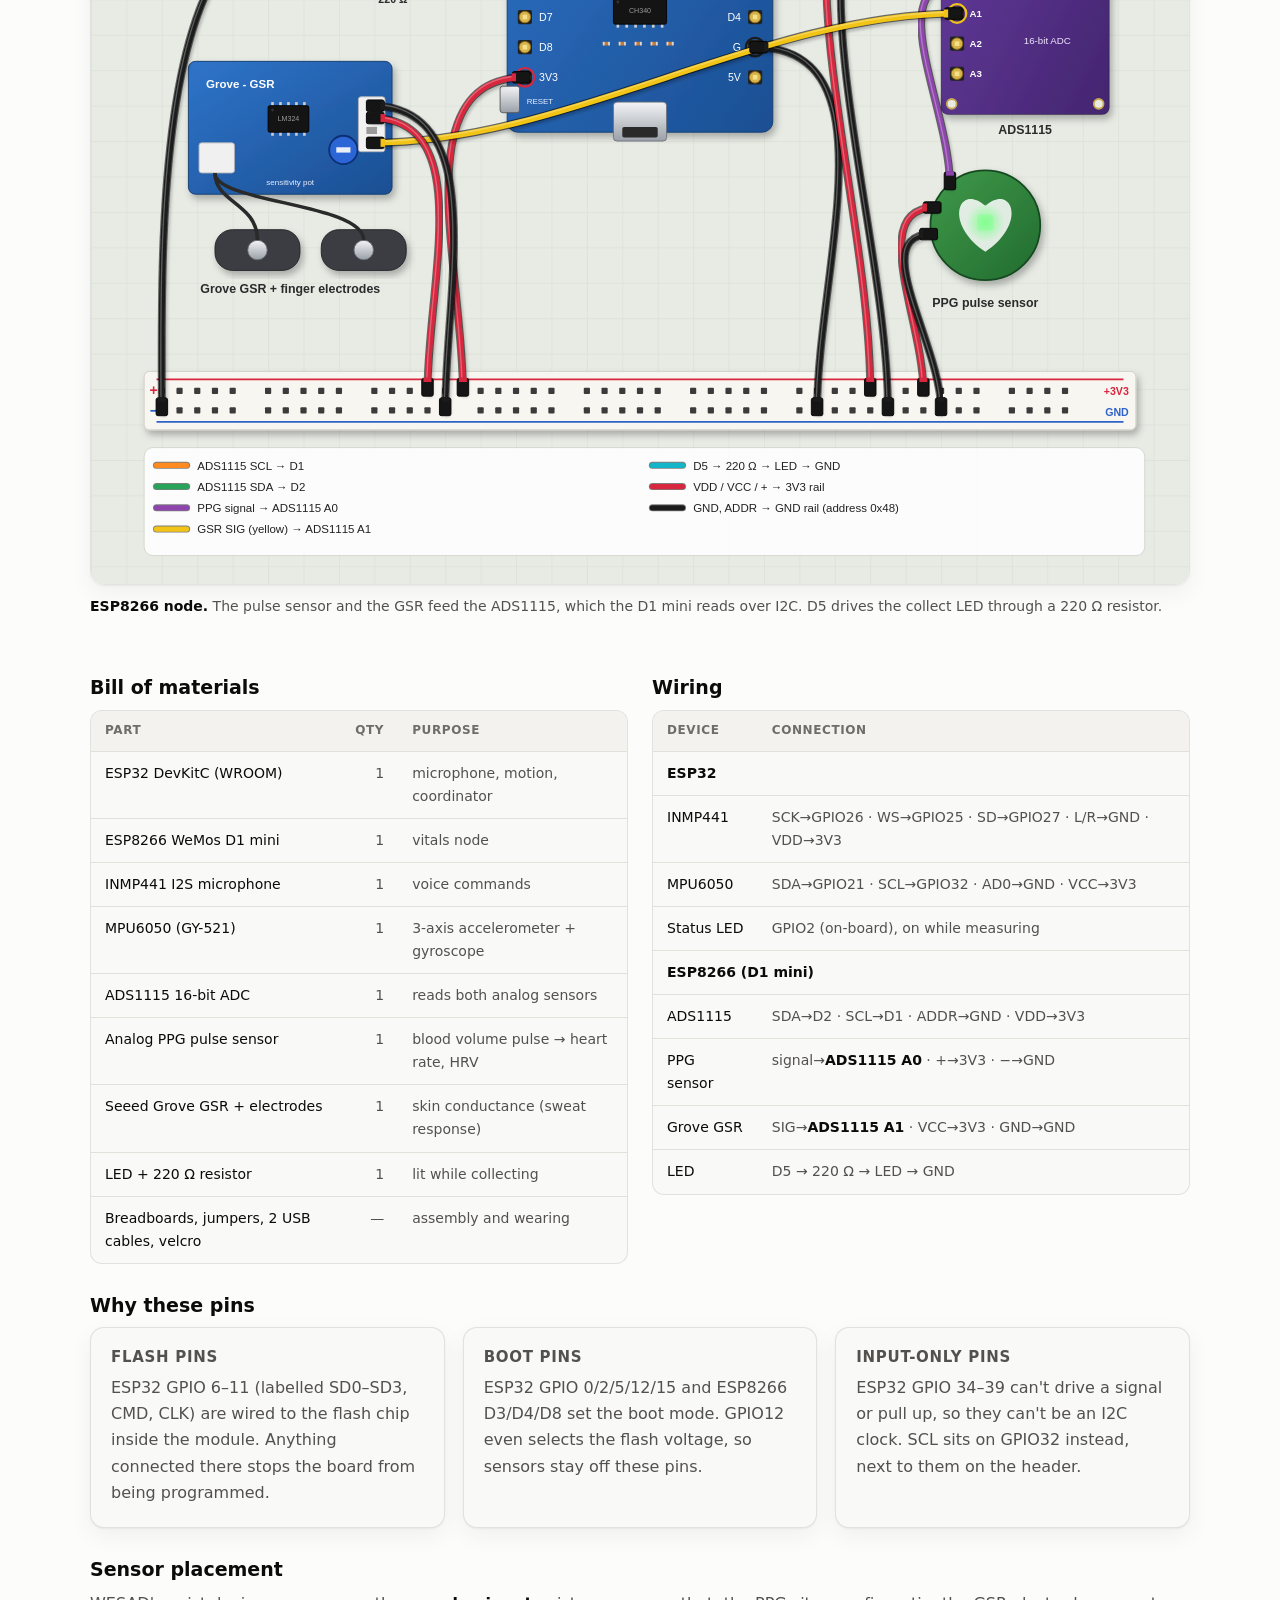
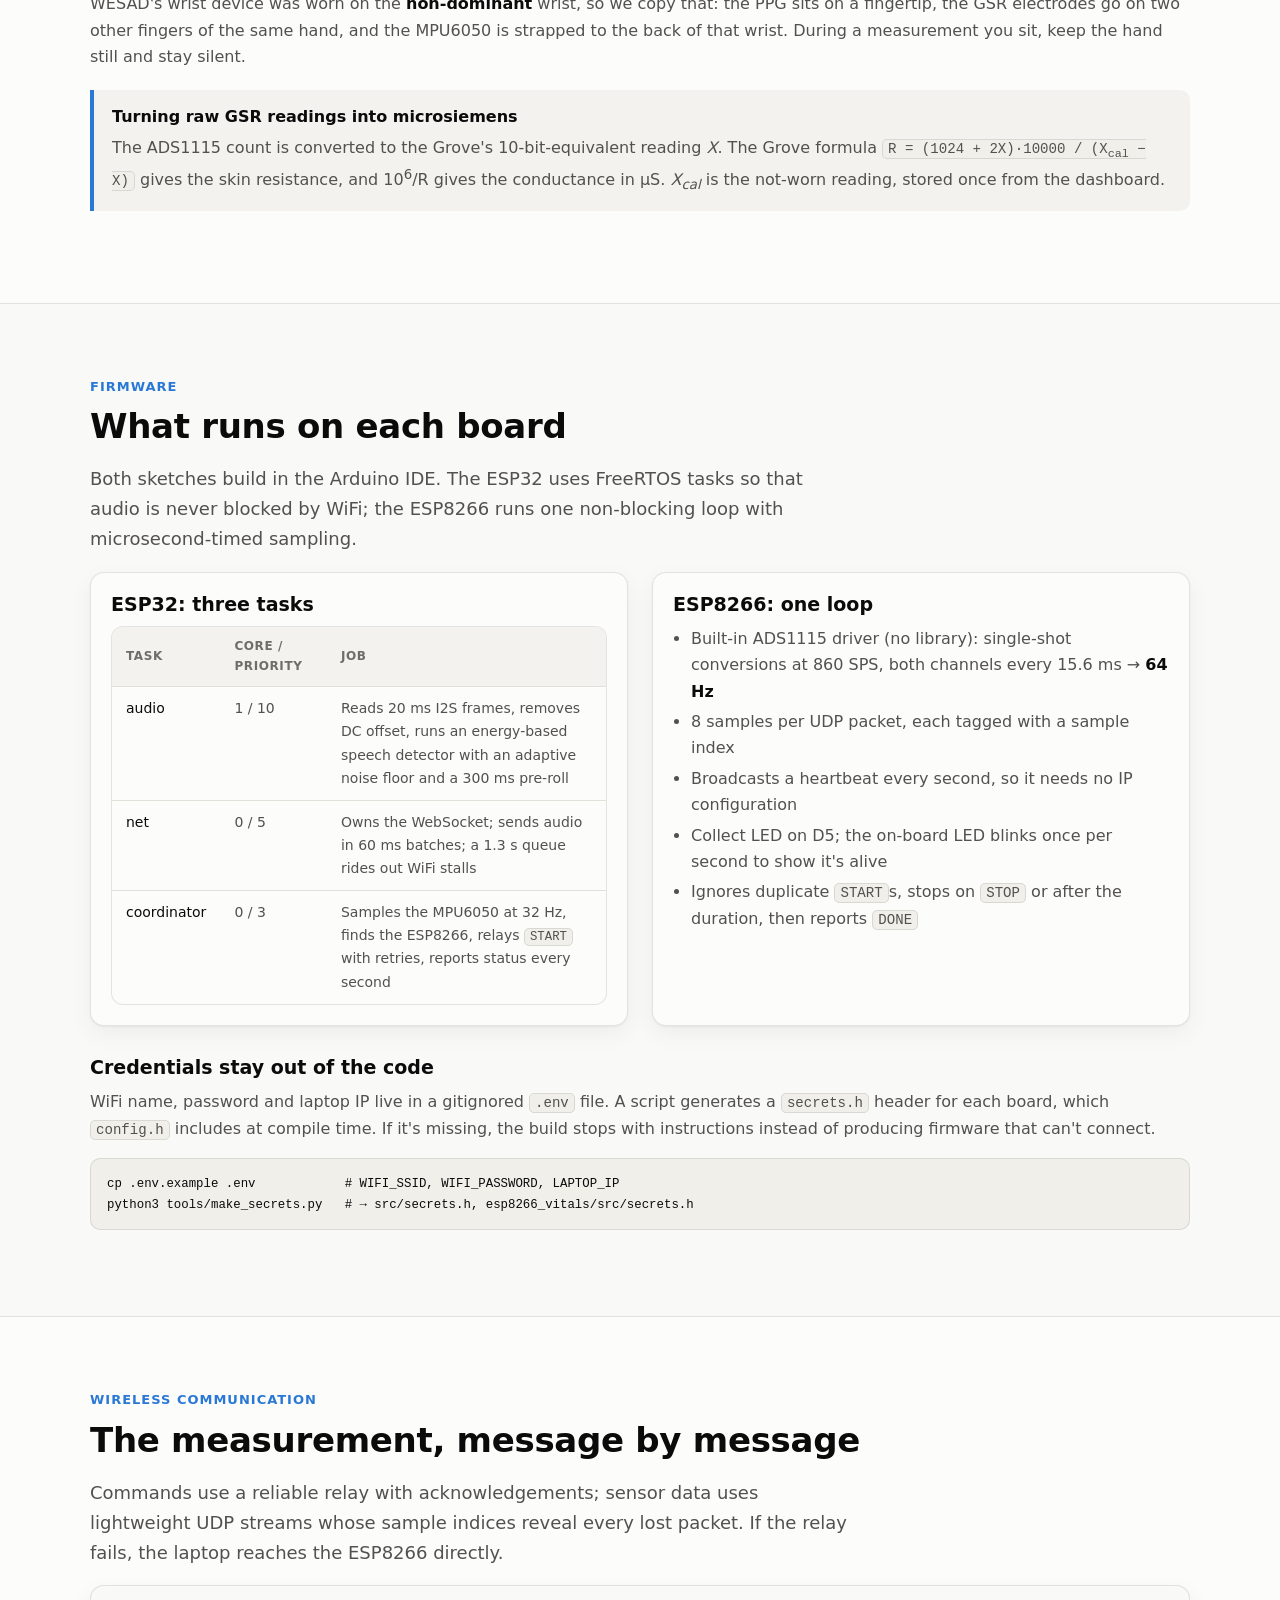
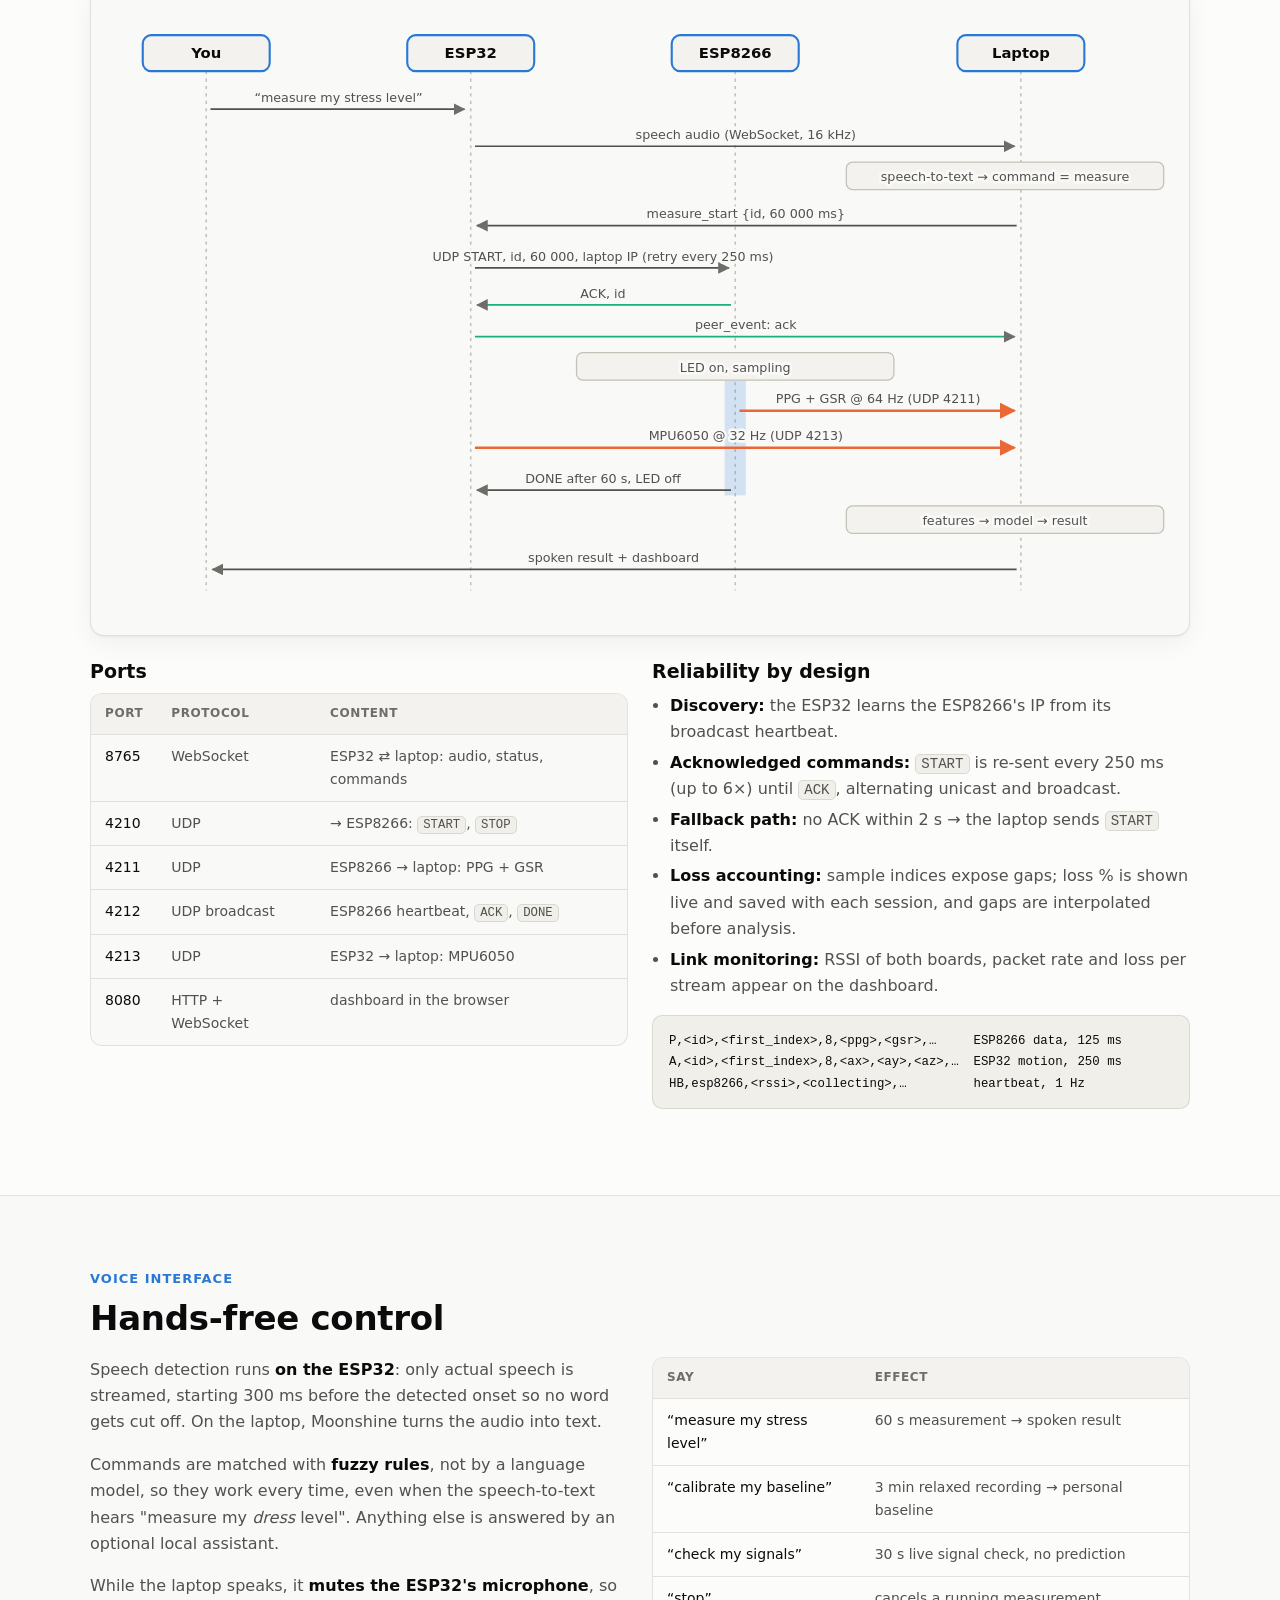
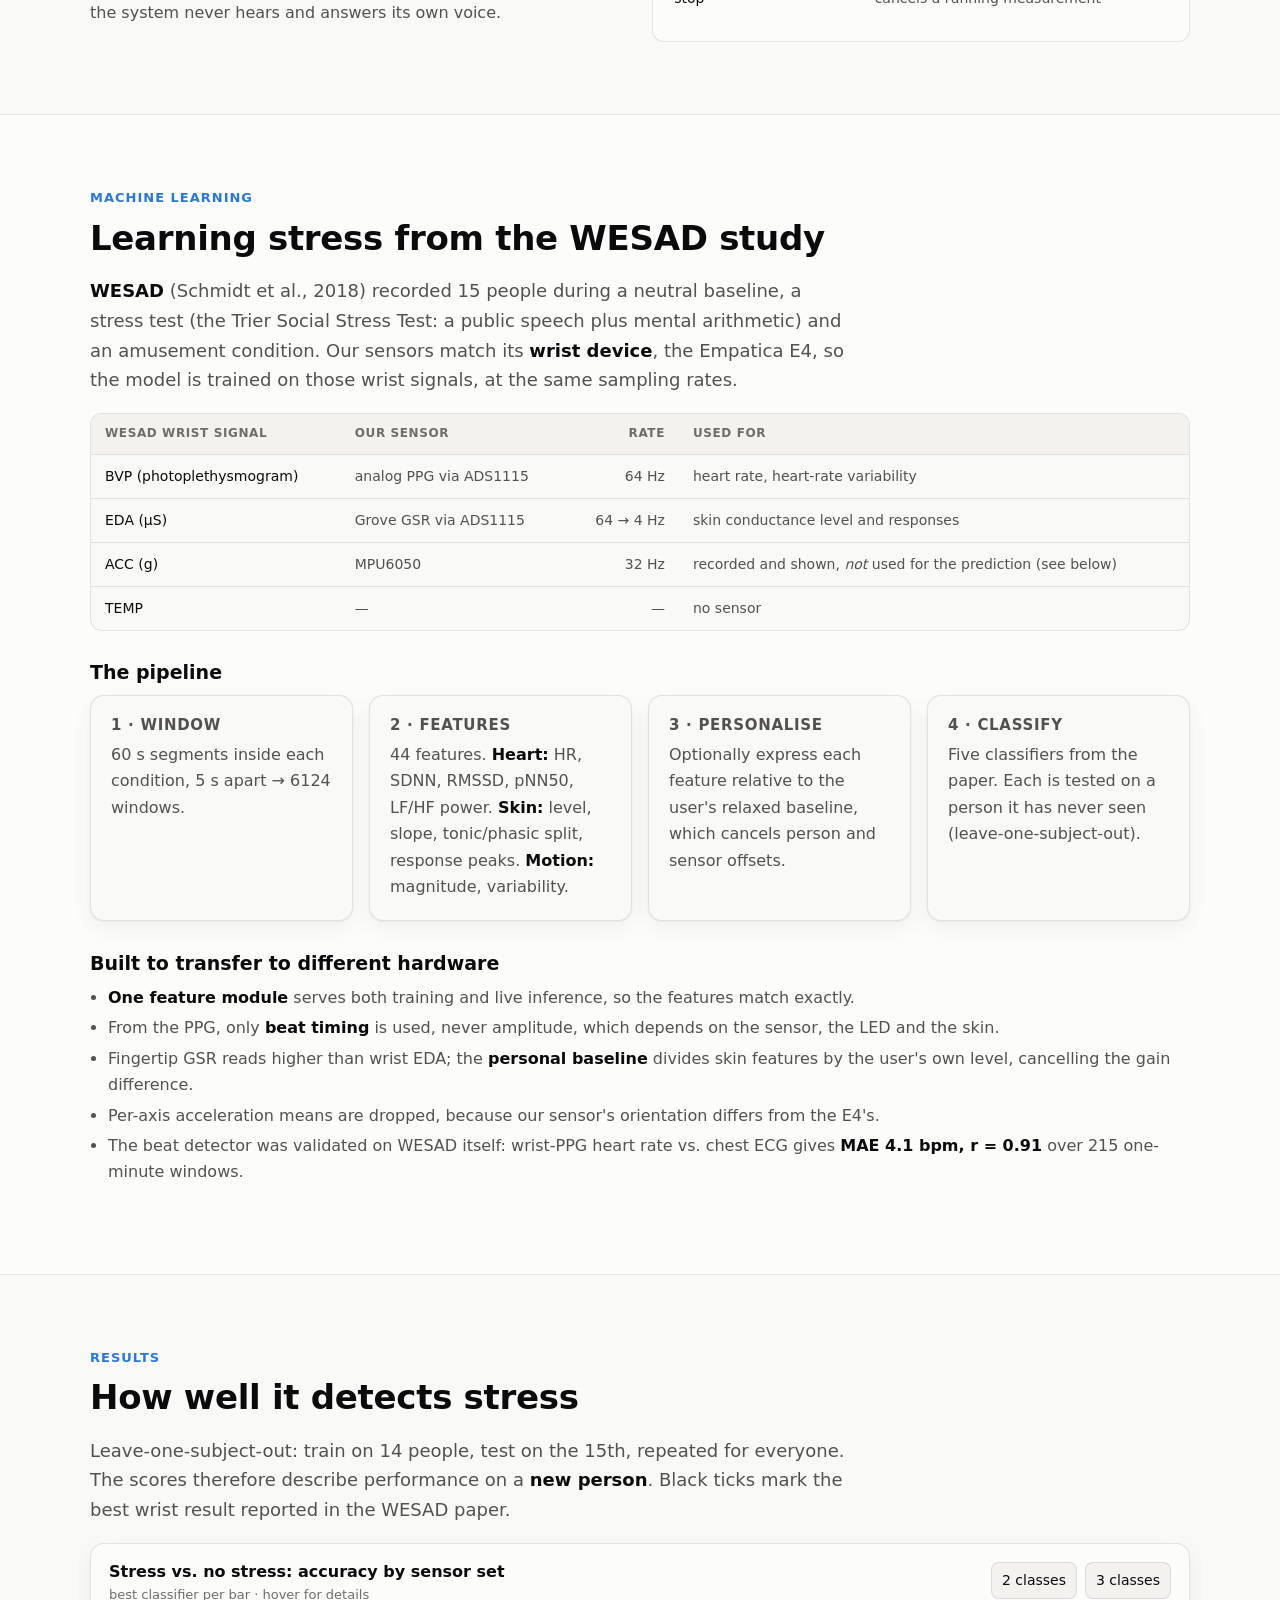
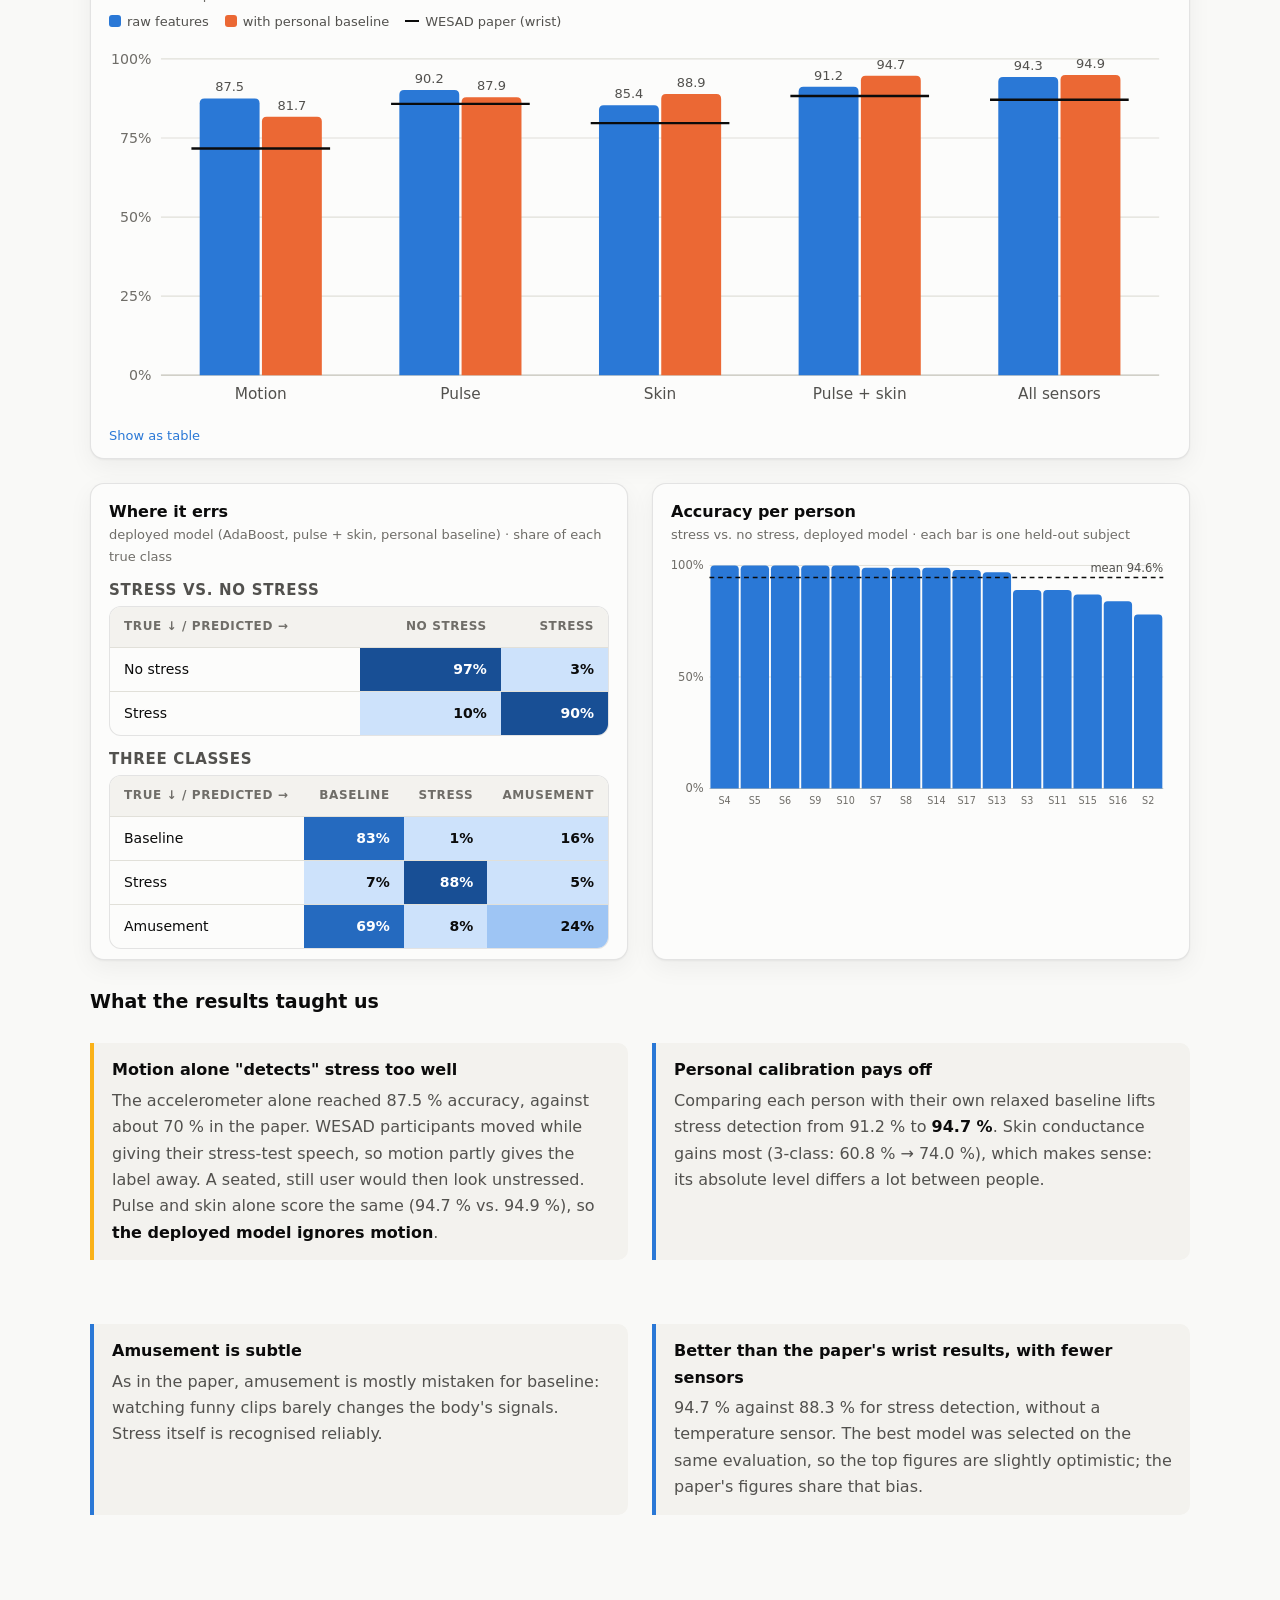
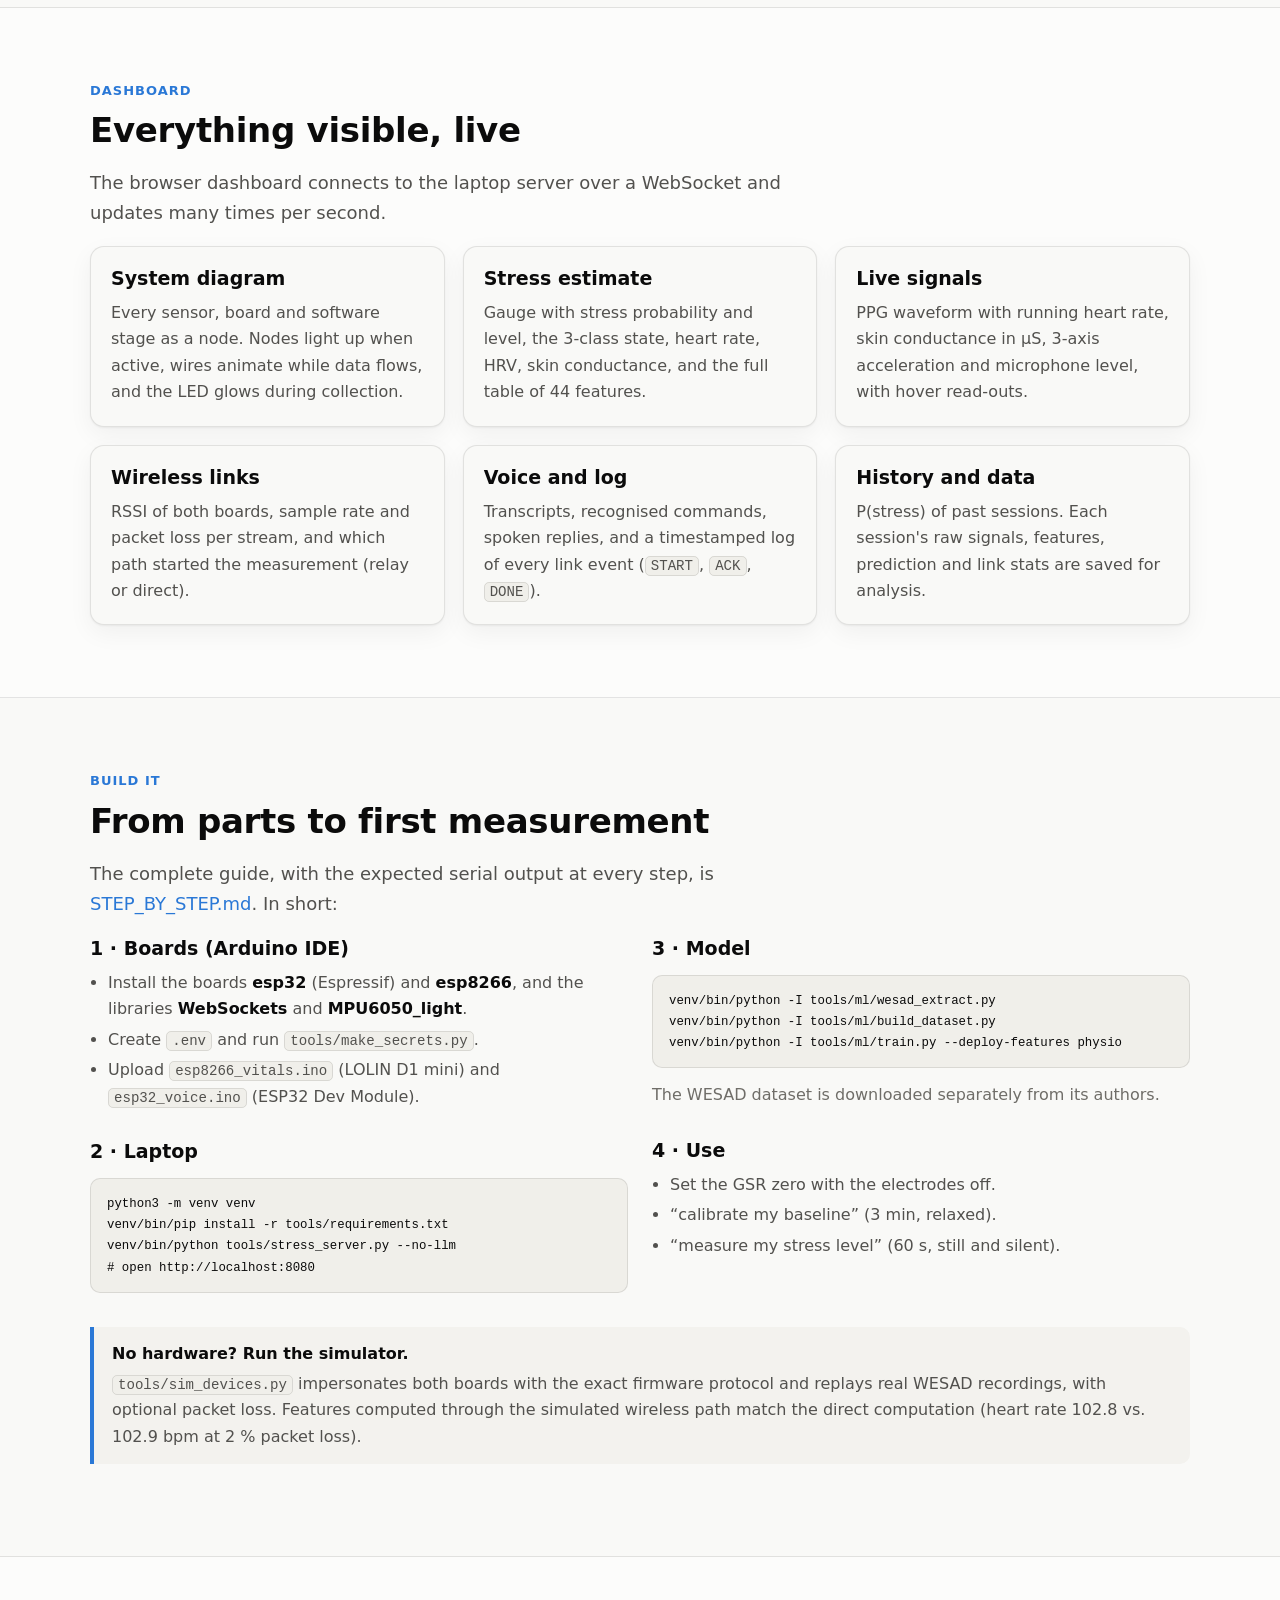
==== commit 7811d29e: "Add demo video: link, thumbnail and edit scripts Link the 3-minute demo video from the README and th" ====
--- a/docs/index.html
+++ b/docs/index.html
@@ -20,6 +20,7 @@
       Stress Sense
     </a>
     <div class="nav-links" id="navLinks">
+      <a href="#demo">Demo</a>
       <a href="#overview">Overview</a>
       <a href="#architecture">Architecture</a>
       <a href="#hardware">Hardware</a>
@@ -50,7 +51,8 @@
       For 60 seconds both boards stream your pulse, skin conductance and motion to a laptop, where a model trained
       on the <strong>WESAD</strong> stress dataset estimates how stressed you are. The answer is spoken back and shown on a live dashboard.</p>
     <div class="cta">
-      <a class="btn primary" href="#build">Build it</a>
+      <a class="btn primary" href="#demo">▶ Watch the demo</a>
+      <a class="btn" href="#build">Build it</a>
       <a class="btn" href="#results">See the results</a>
       <a class="btn" href="https://github.com/AmirMohammad-Nouri/edge-ai-stress-sense">Source code</a>
     </div>
@@ -63,6 +65,17 @@
     <img class="shot" src="images/dashboard.png" alt="The live dashboard: system diagram with active wires, a stress gauge at 100 % high stress, heart rate 104 bpm, and live PPG, skin-conductance, accelerometer and microphone charts" width="1588" height="1340">
   </div>
 </header>
+
+<!-- ================================================================ DEMO -->
+<section id="demo">
+  <div class="wrap">
+    <div class="eyebrow">Demo</div>
+    <h2>See it working, in three minutes</h2>
+    <p class="lead">The two boards, how a spoken sentence becomes a stress estimate, and one uncut trial with real sensors:
+      the dashboard and the camera side by side, from the voice command to the spoken result.</p>
+    <a href="https://github.com/AmirMohammad-Nouri/edge-ai-stress-sense/releases/download/v1.0/EdgeAIStressSense_demo.mp4"><img class="shot" src="images/video_thumbnail.jpg" alt="Demo video thumbnail: Edge AI Stress Sense title over the two boards, with a play button" width="1280" height="720" loading="lazy"></a>
+  </div>
+</section>
 
 <!-- ================================================================ OVERVIEW -->
 <section id="overview">
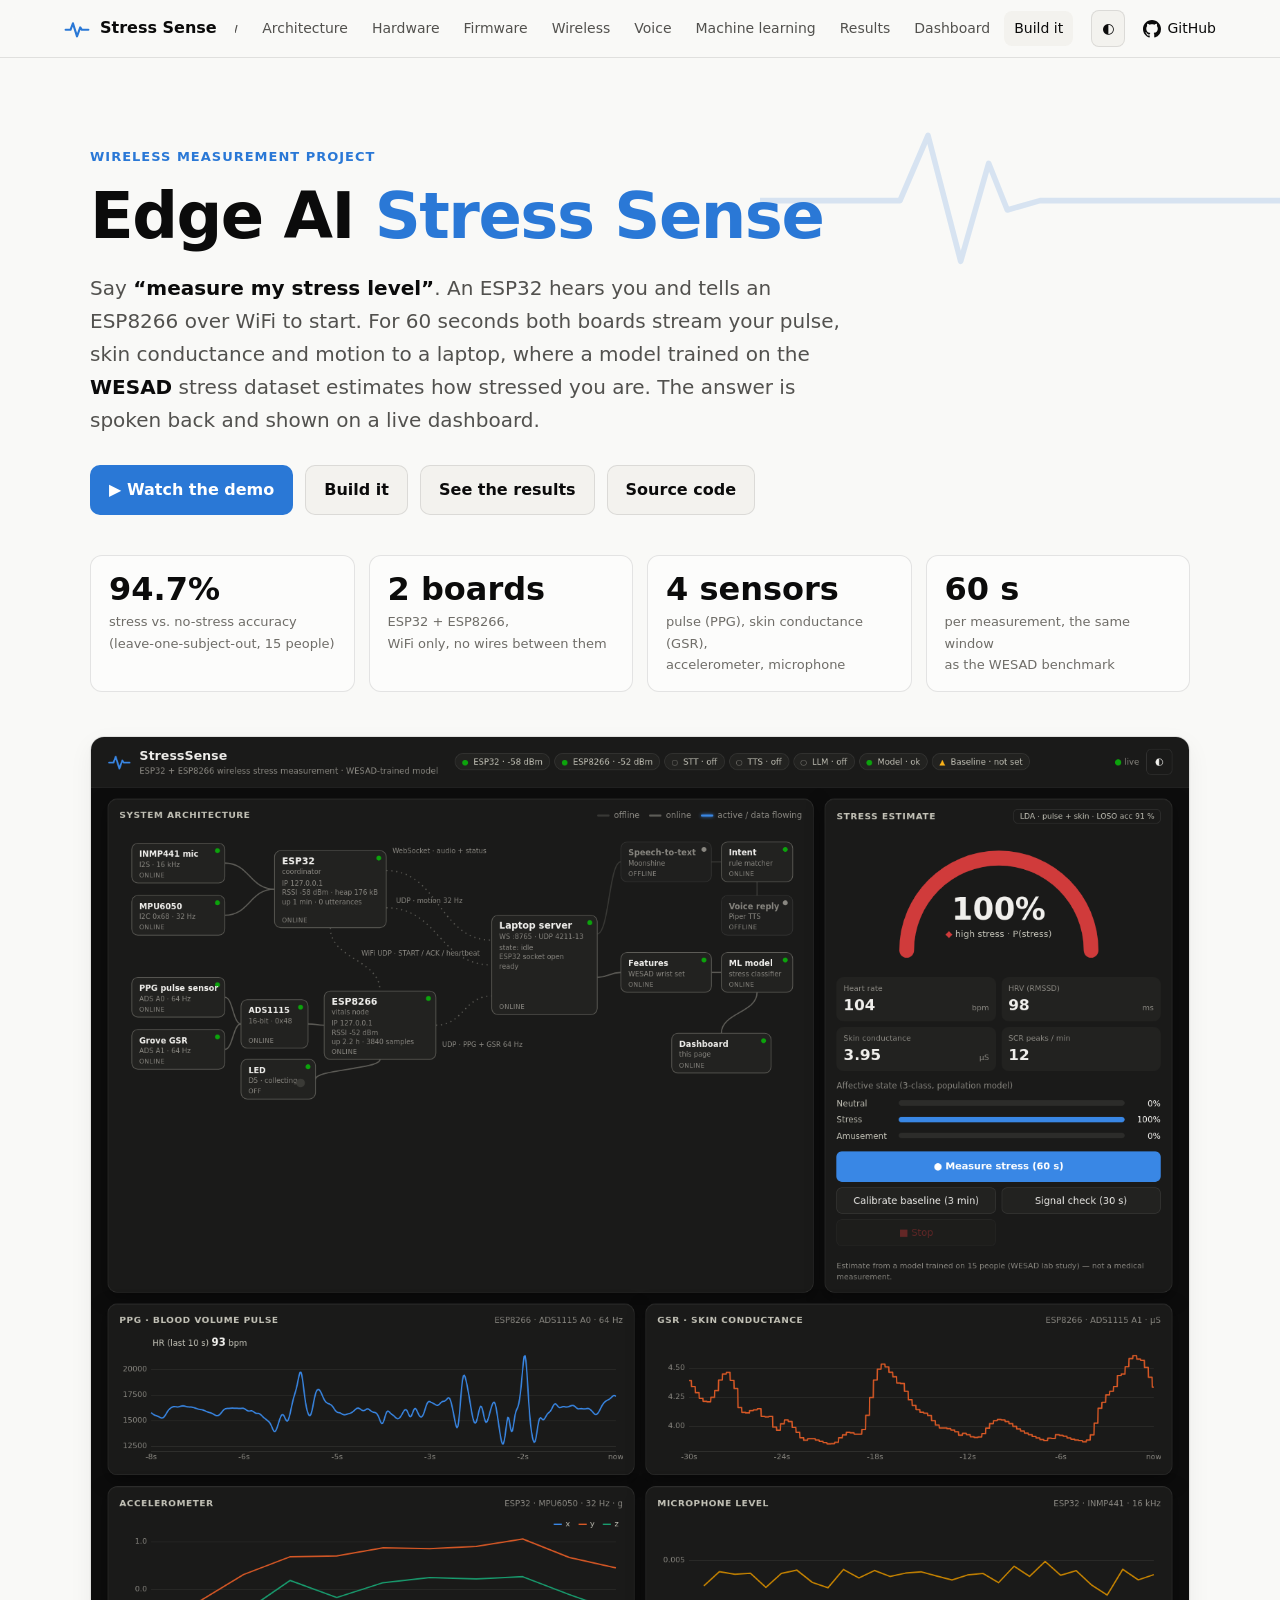
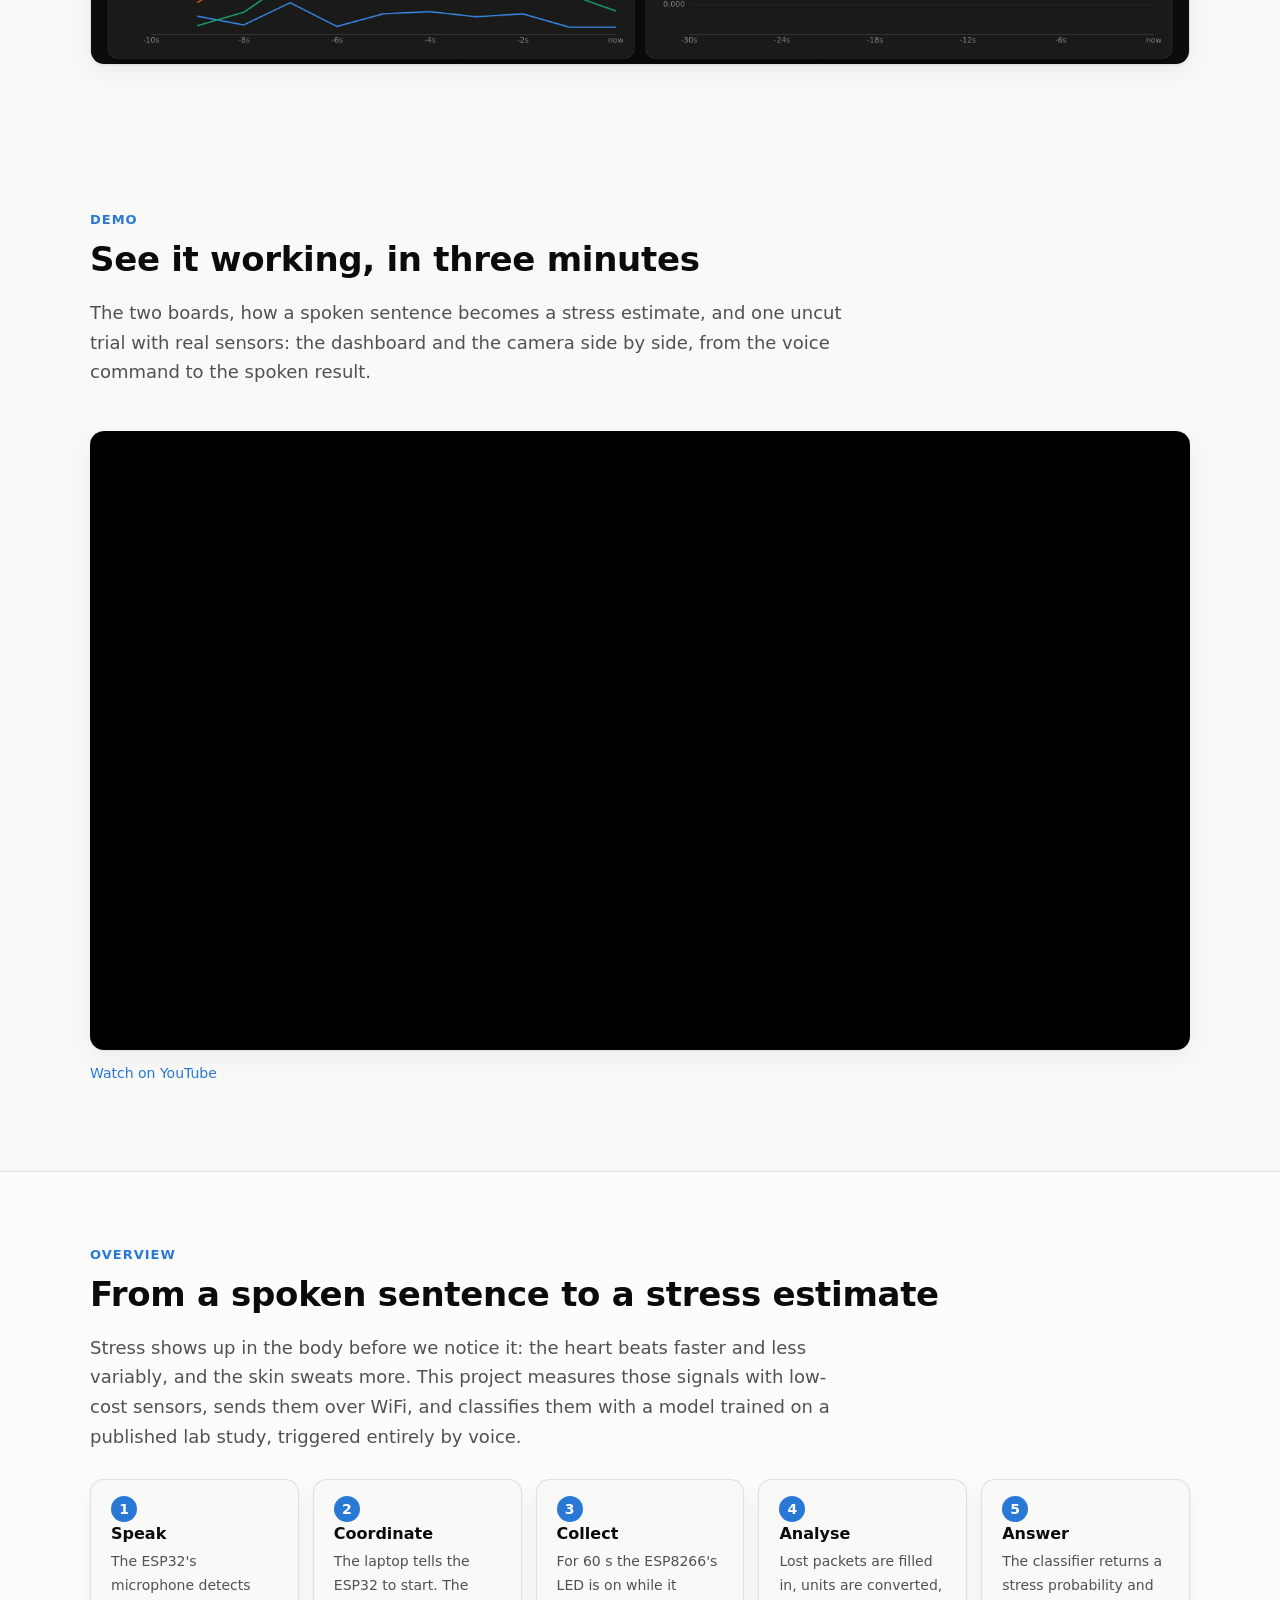
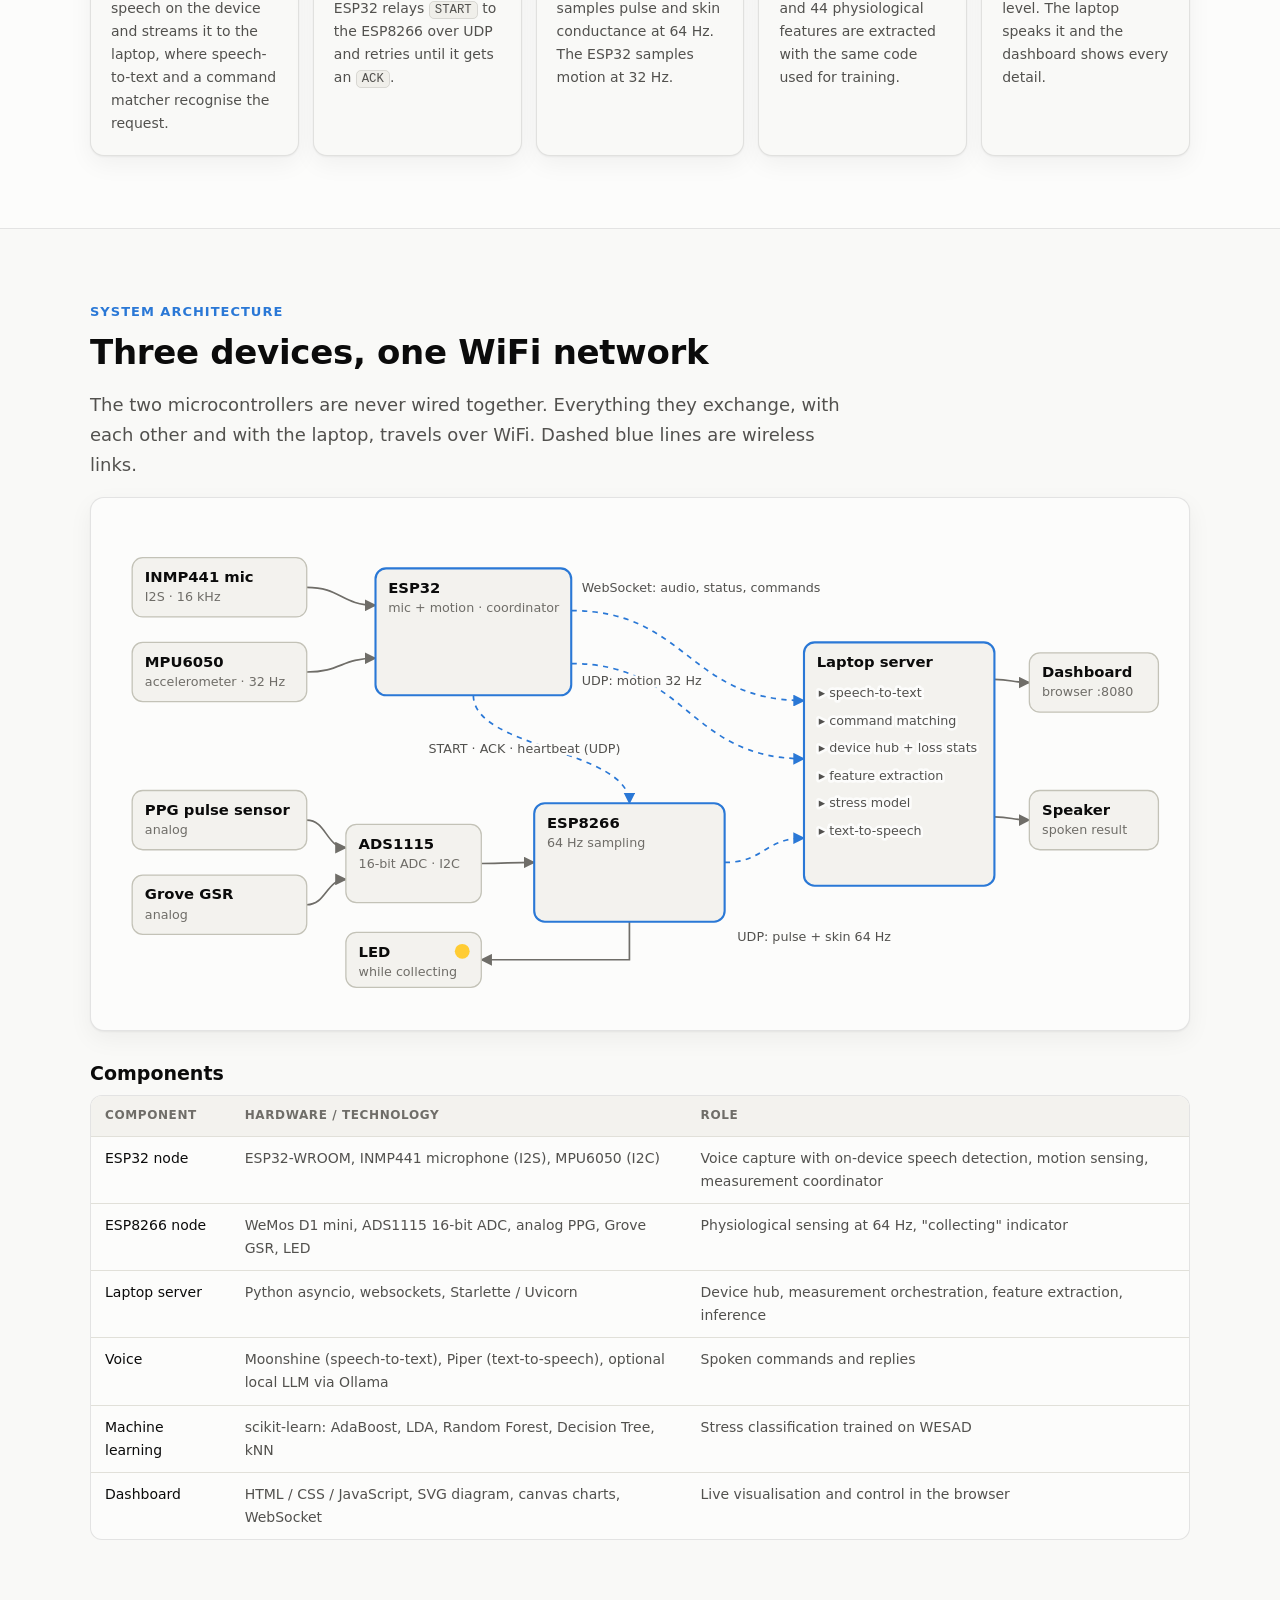
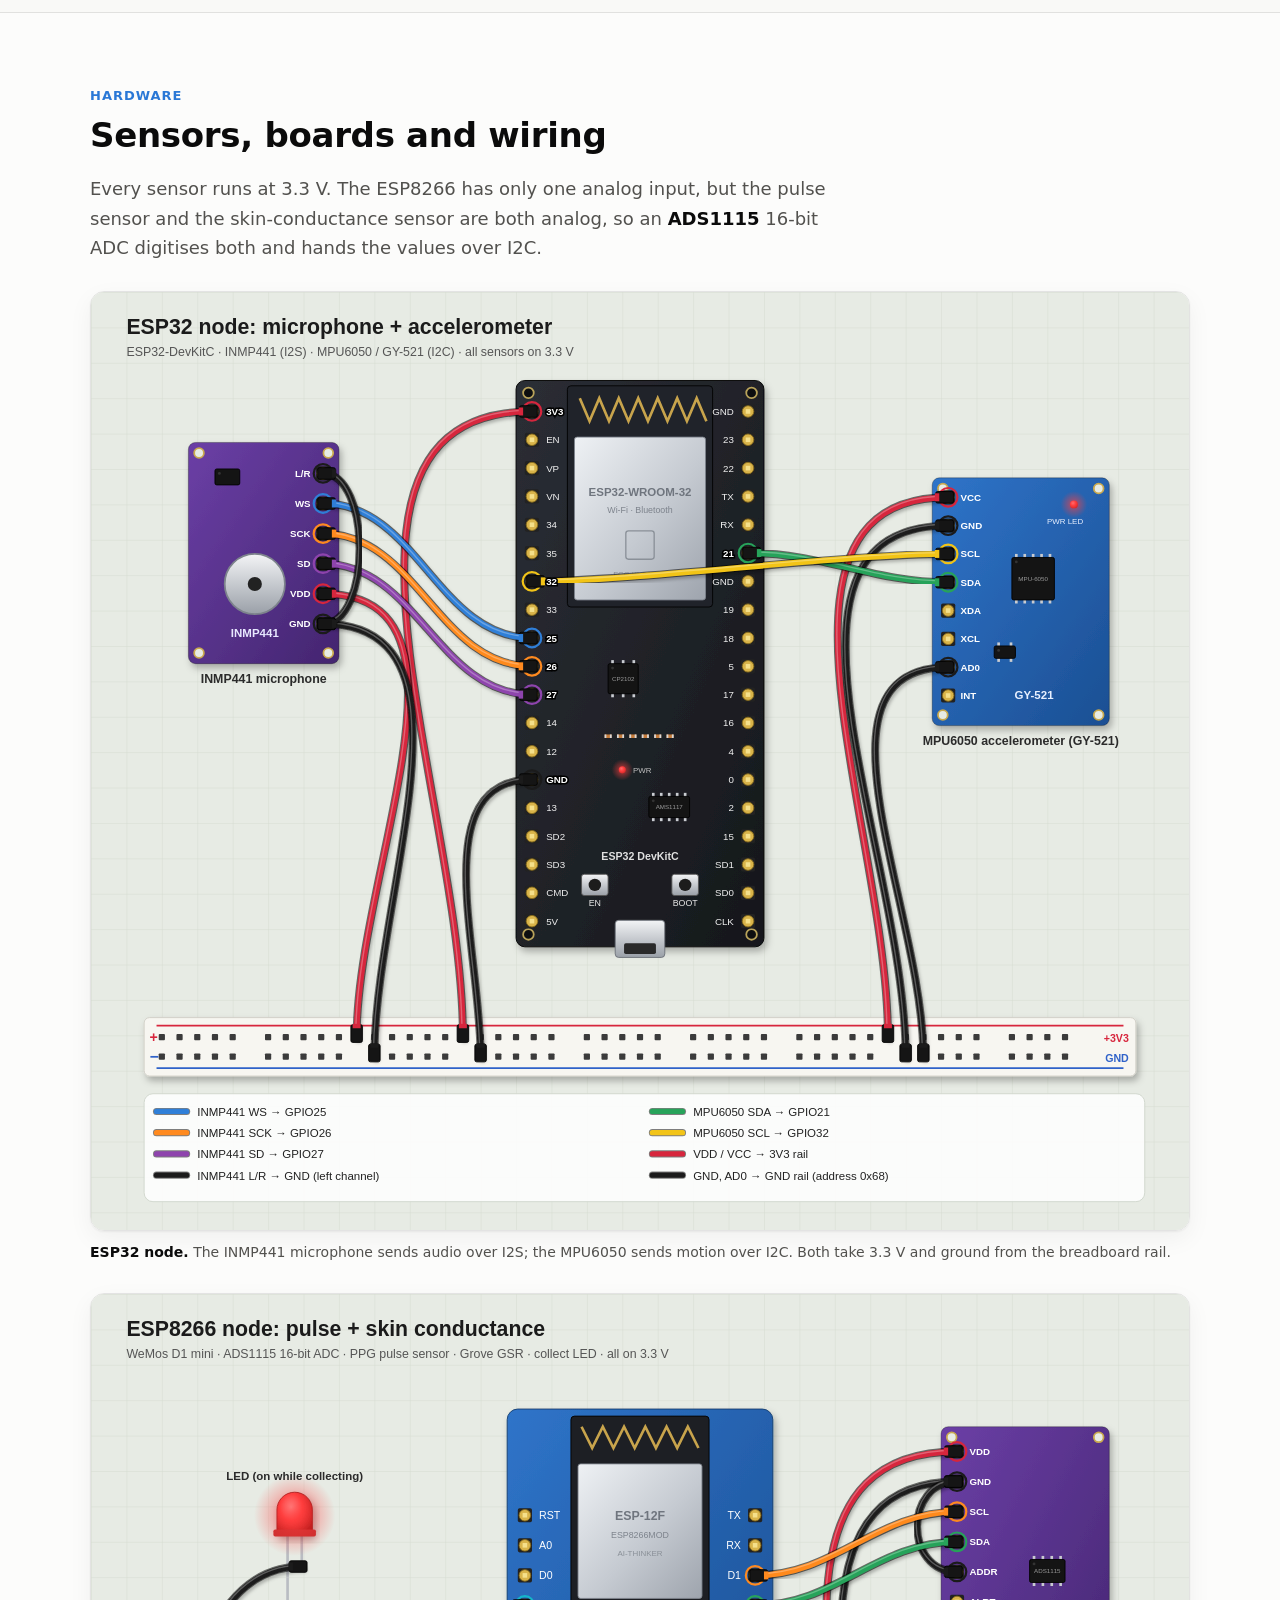
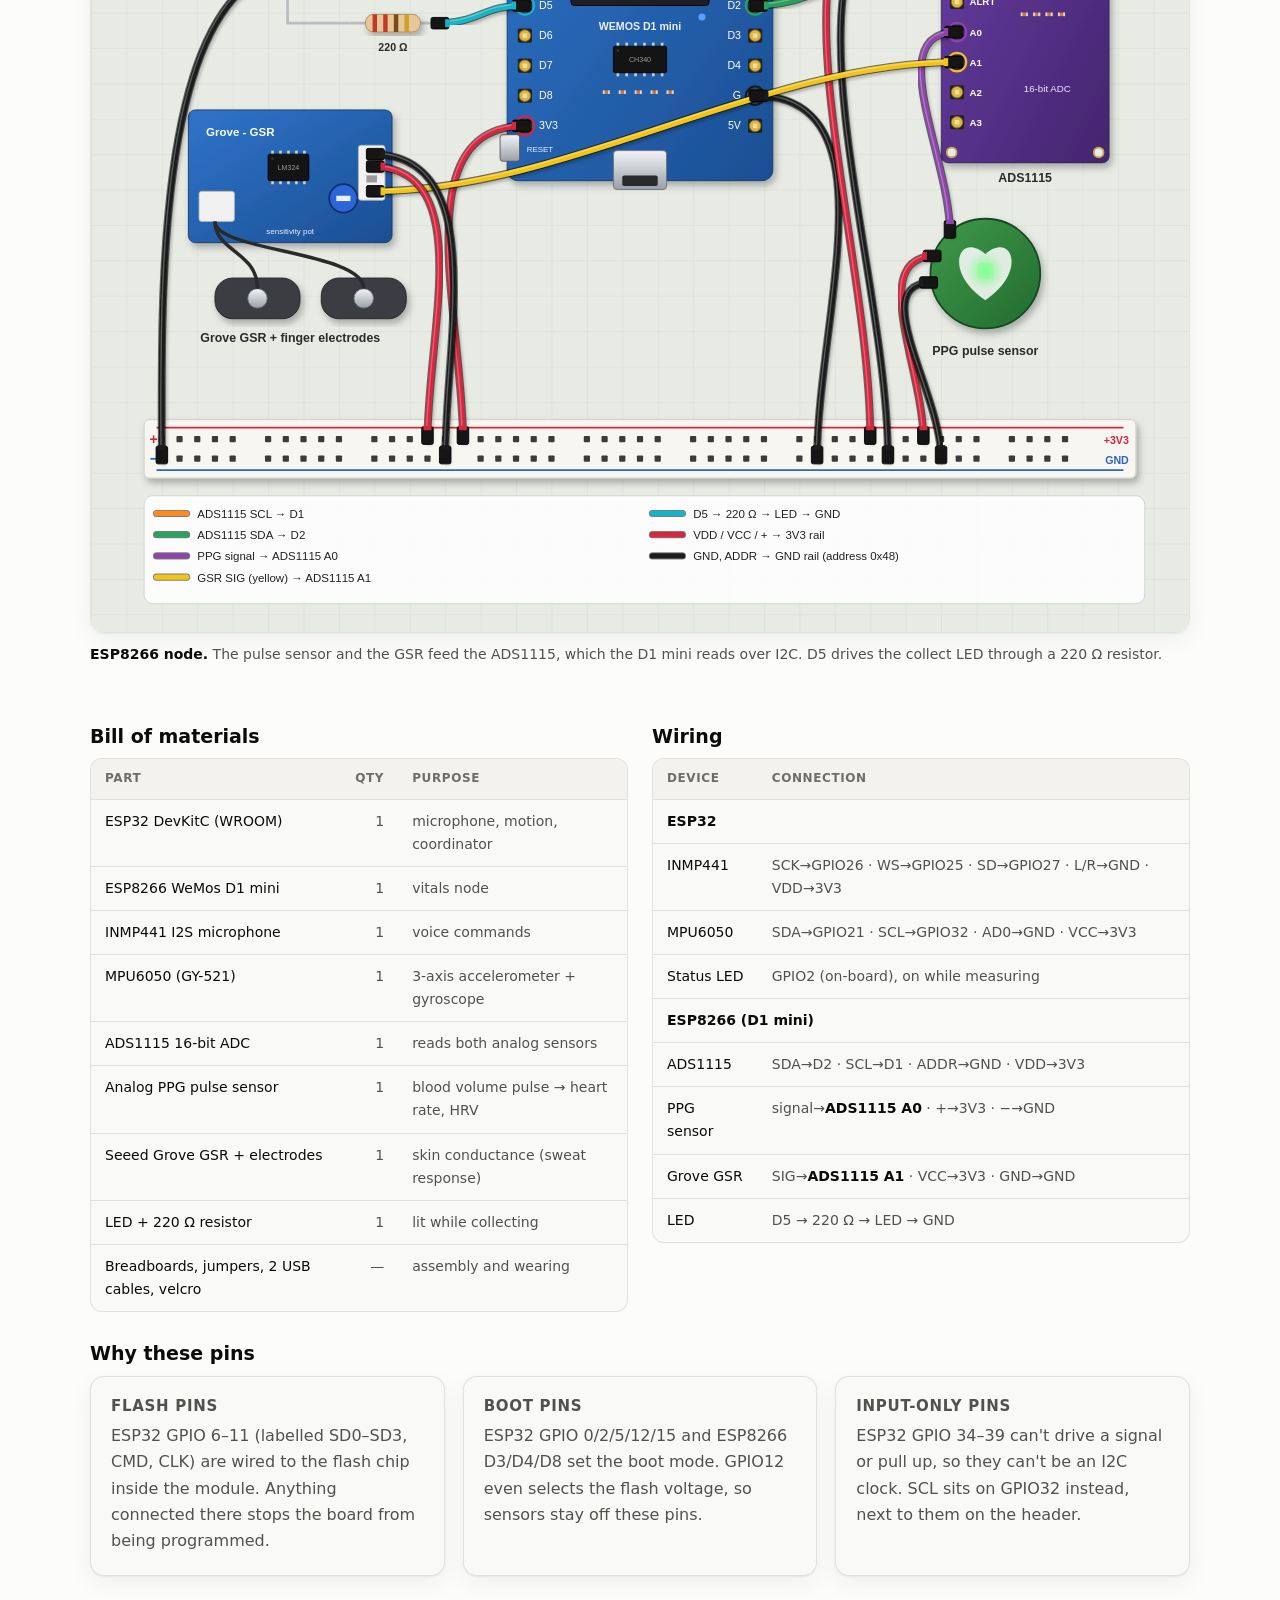
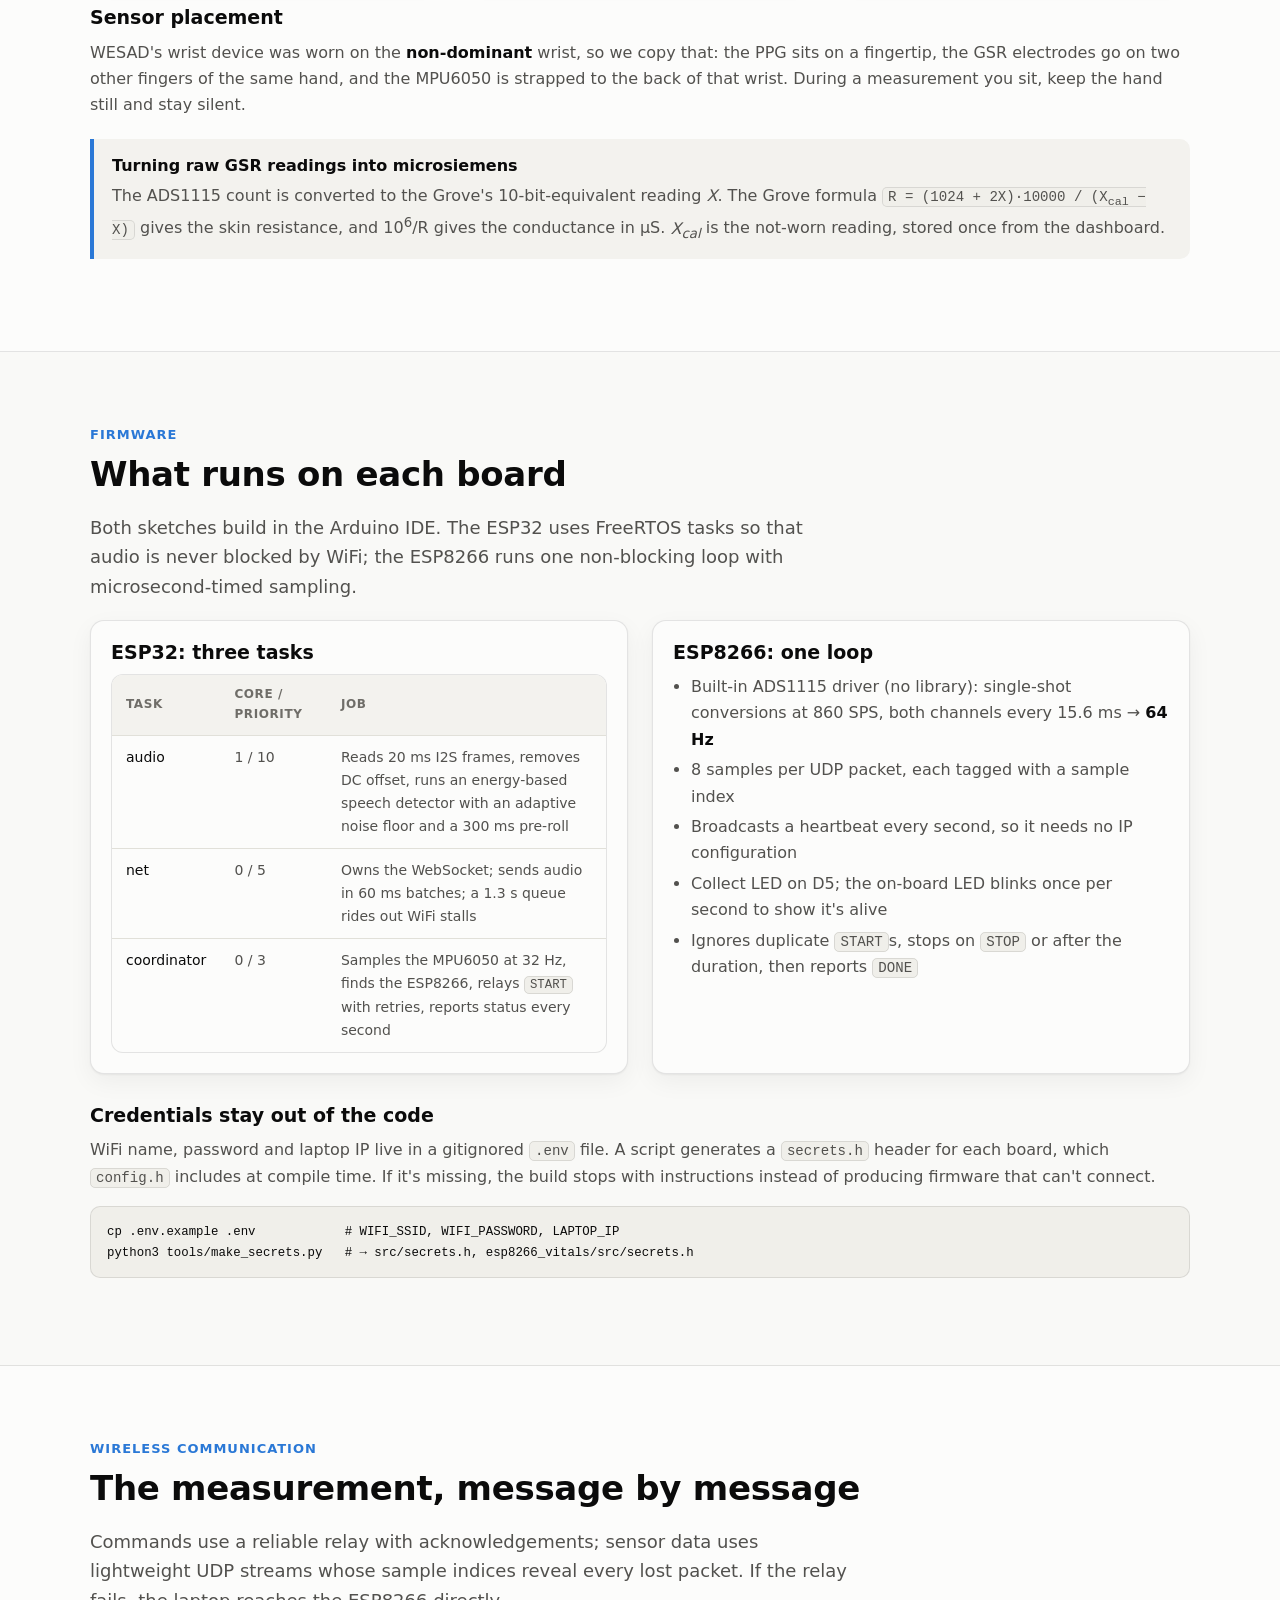
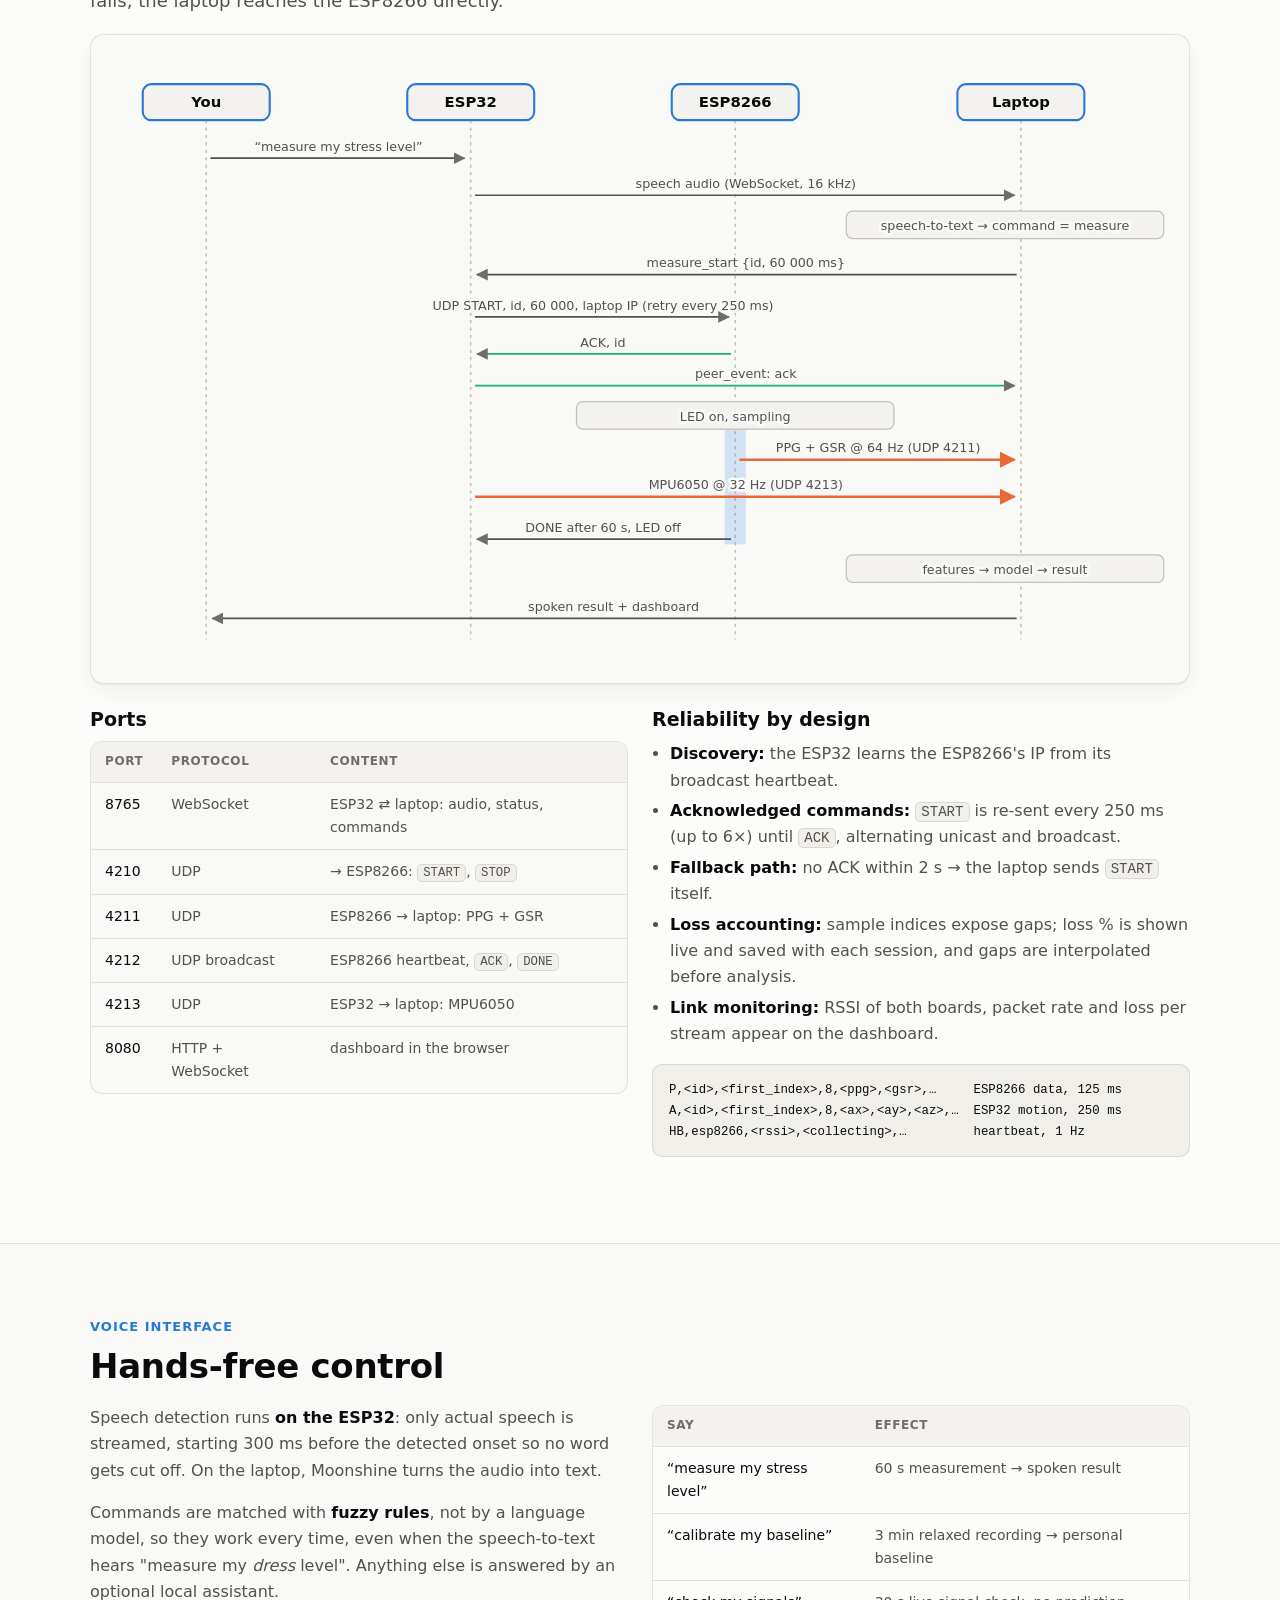
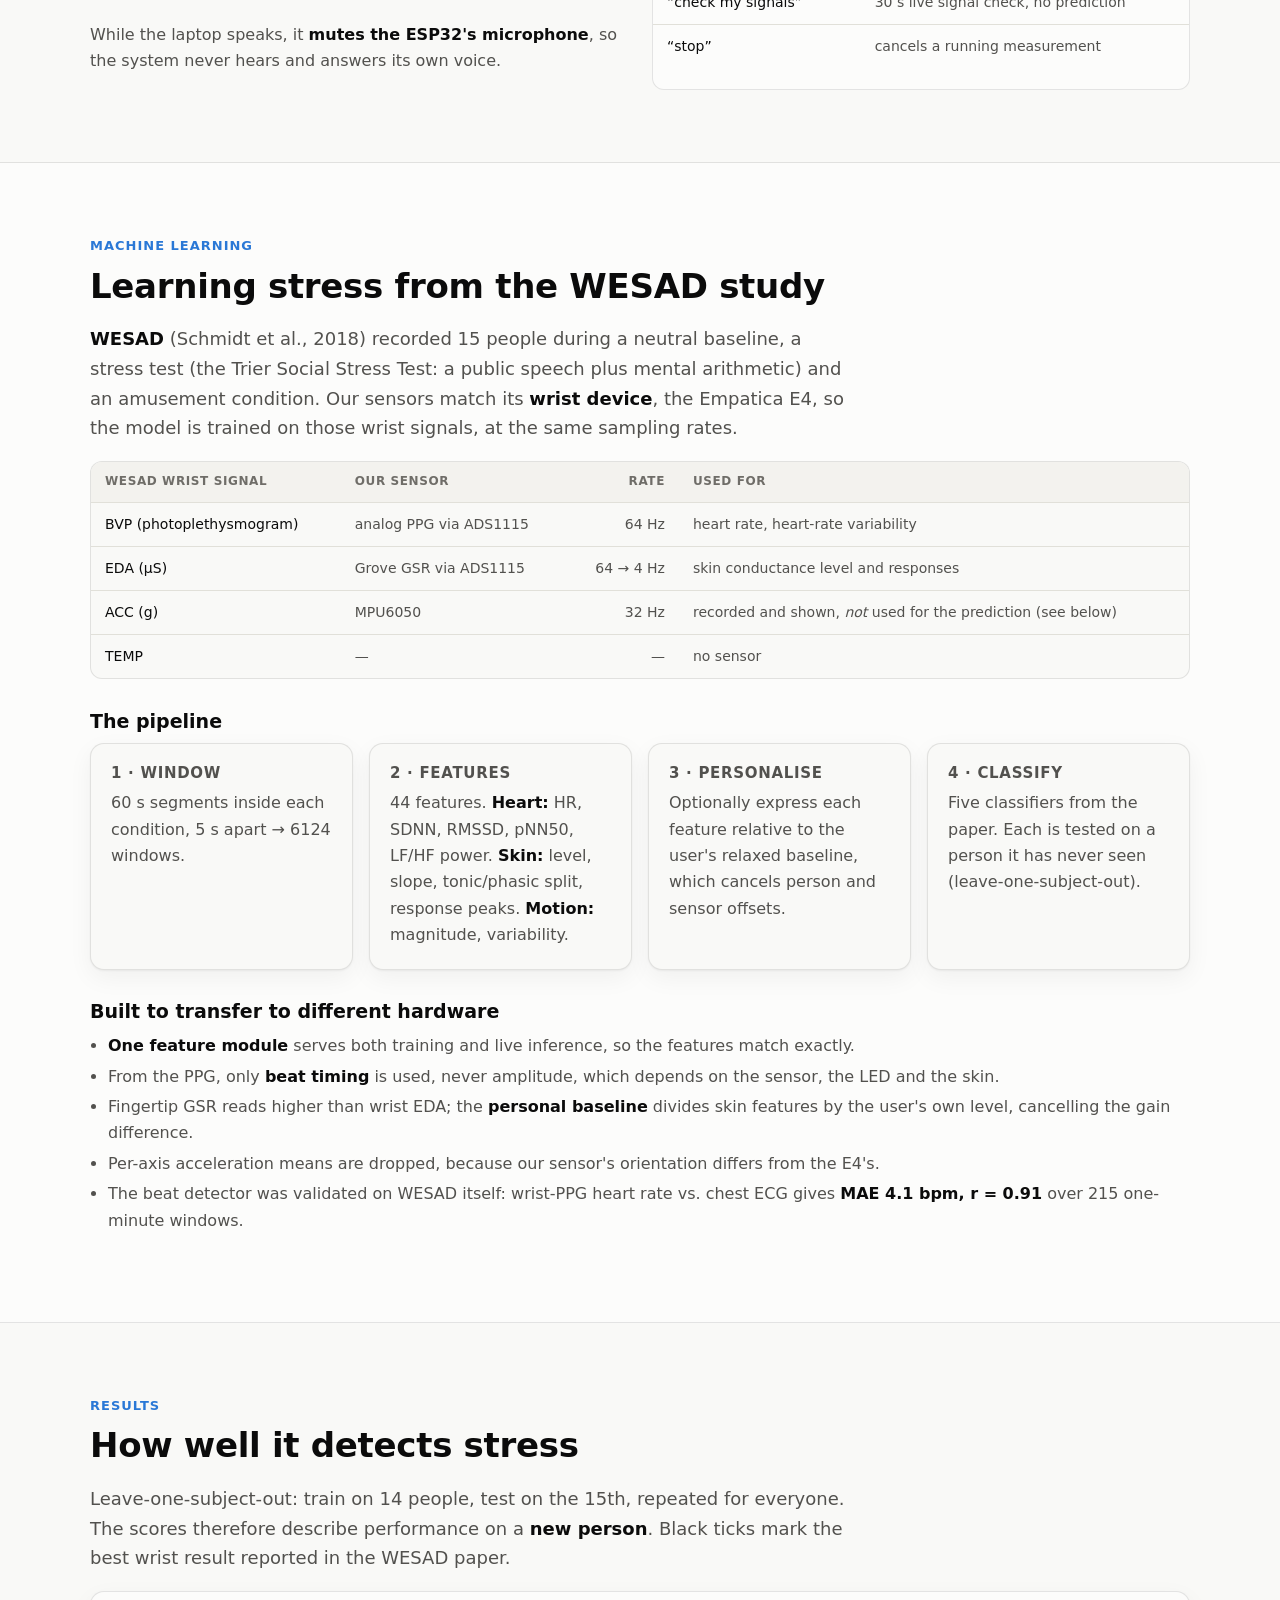
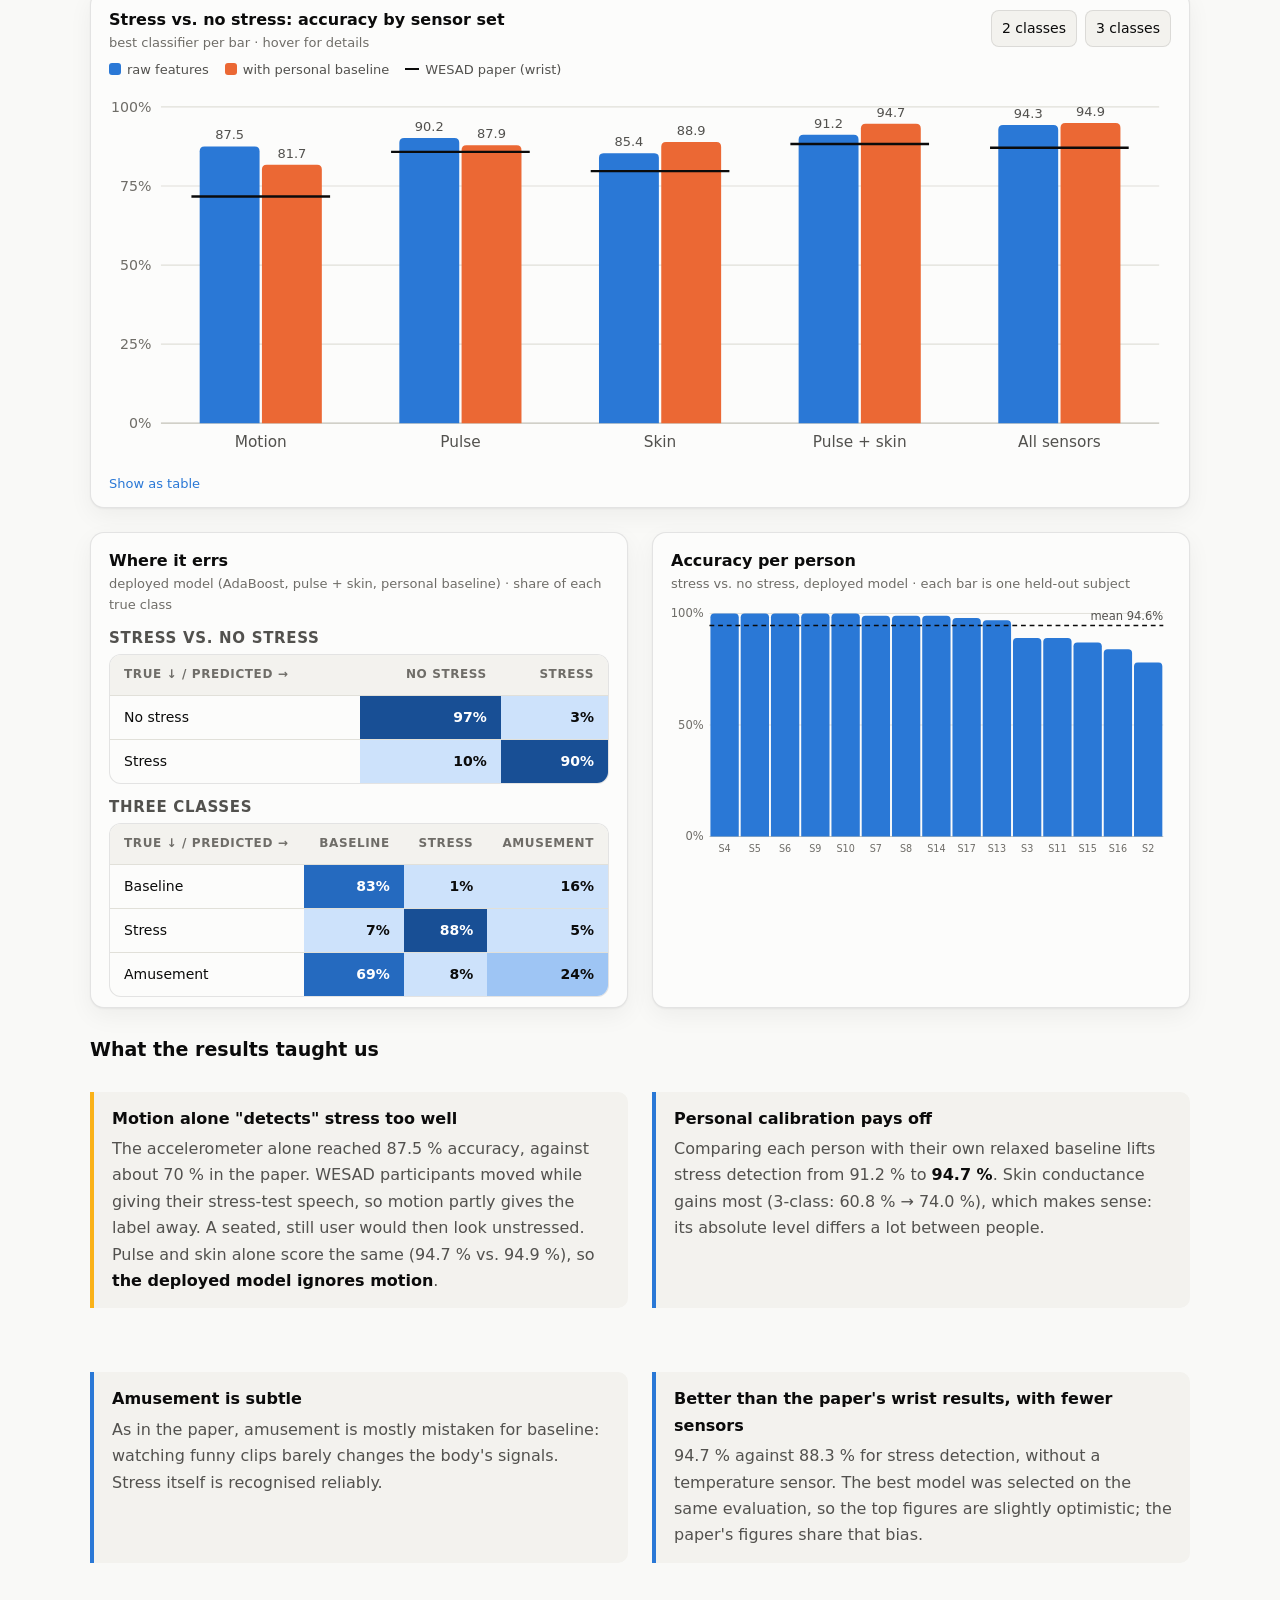
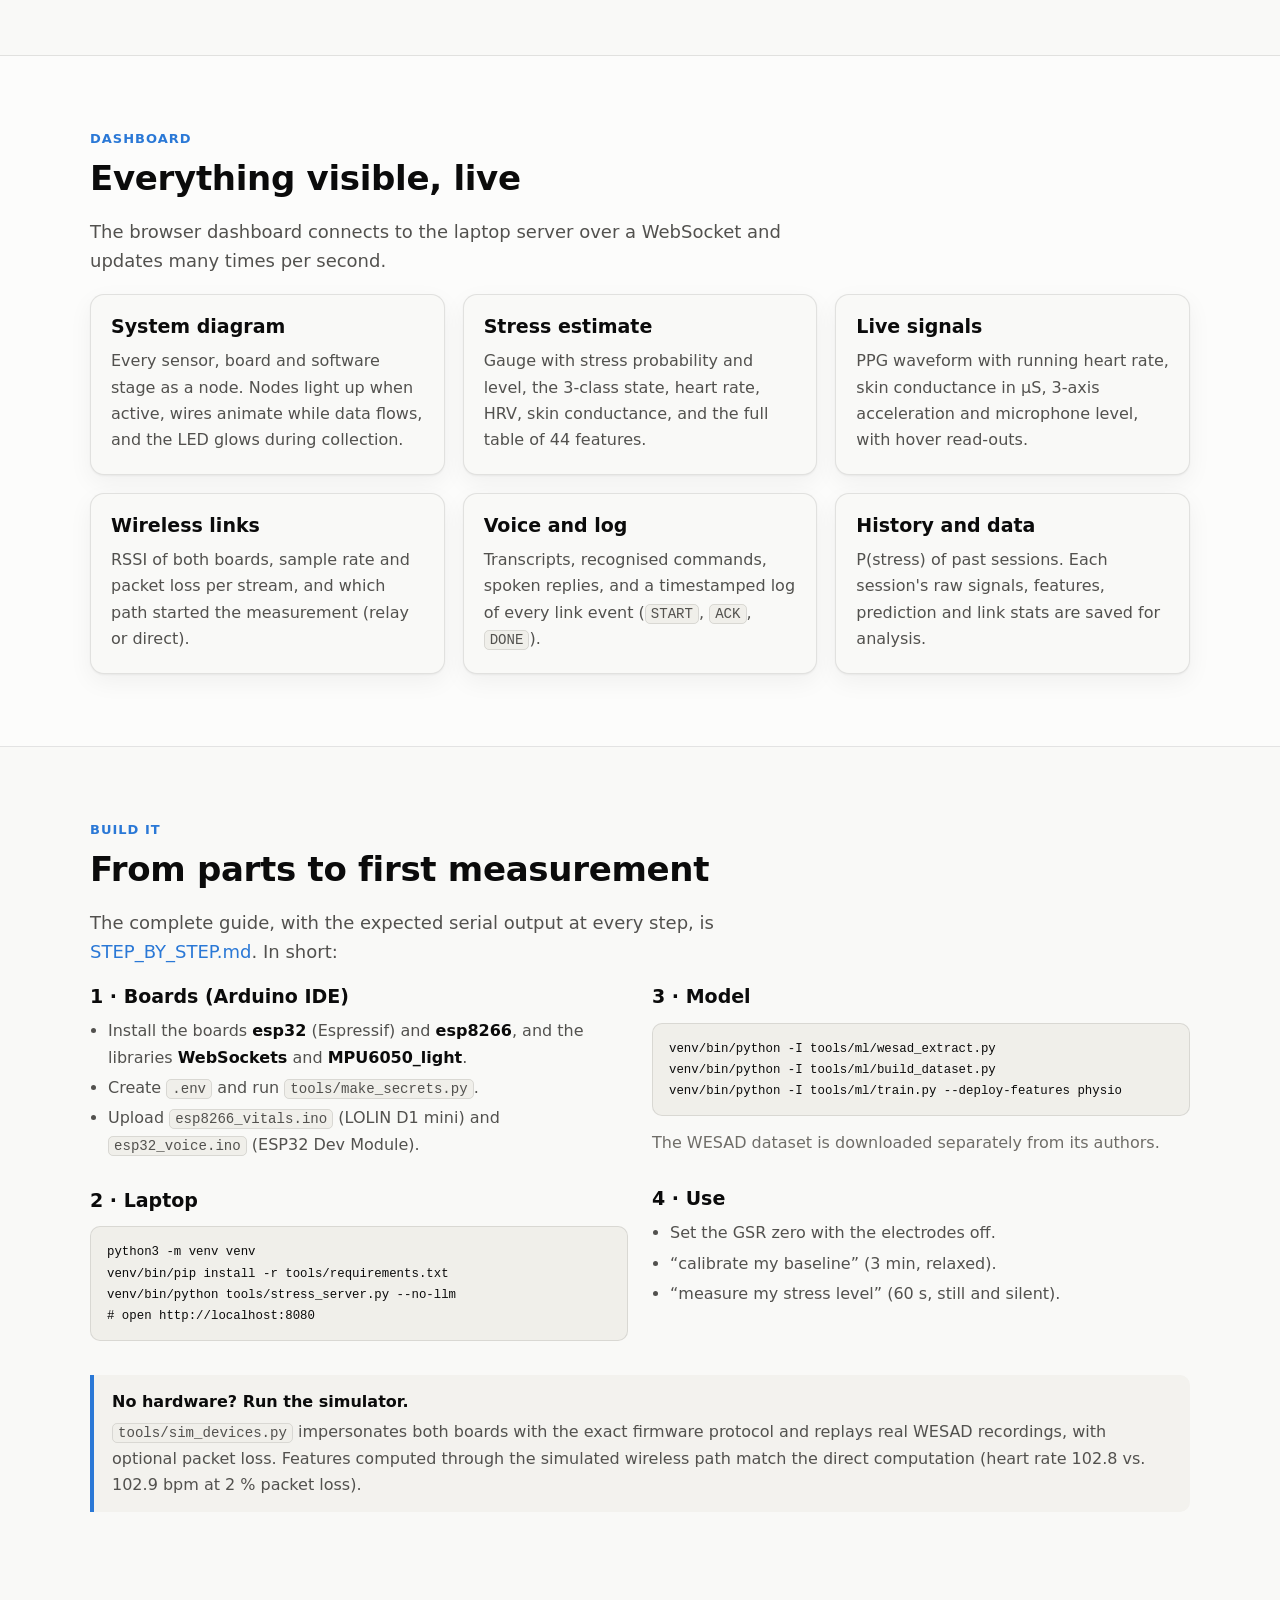
==== commit b9e43859: "Embed the YouTube demo video on the website and link it from the README The project website now play" ====
--- a/docs/index.html
+++ b/docs/index.html
@@ -73,7 +73,8 @@
     <h2>See it working, in three minutes</h2>
     <p class="lead">The two boards, how a spoken sentence becomes a stress estimate, and one uncut trial with real sensors:
       the dashboard and the camera side by side, from the voice command to the spoken result.</p>
-    <a href="https://github.com/AmirMohammad-Nouri/edge-ai-stress-sense/releases/download/v1.0/EdgeAIStressSense_demo.mp4"><img class="shot" src="images/video_thumbnail.jpg" alt="Demo video thumbnail: Edge AI Stress Sense title over the two boards, with a play button" width="1280" height="720" loading="lazy"></a>
+    <div class="video"><iframe src="https://www.youtube-nocookie.com/embed/73kuJnn_6G4?rel=0" title="Edge AI Stress Sense: demo video" loading="lazy" allow="accelerometer; autoplay; clipboard-write; encrypted-media; gyroscope; picture-in-picture; web-share" referrerpolicy="strict-origin-when-cross-origin" allowfullscreen></iframe></div>
+    <p class="video-link"><a href="https://youtu.be/73kuJnn_6G4">Watch on YouTube</a></p>
   </div>
 </section>
 
--- a/docs/assets/site.css
+++ b/docs/assets/site.css
@@ -125,6 +125,10 @@
 .stat .v { font-size: 32px; font-weight: 700; line-height: 1.1; }
 .stat .k { color: var(--text-muted); font-size: 13px; margin-top: 4px; }
 .shot { margin-top: 44px; border-radius: 14px; border: 1px solid var(--border); box-shadow: var(--shadow); width: 100%; height: auto; display: block; }
+.video { margin-top: 44px; position: relative; aspect-ratio: 16 / 9; border-radius: 14px; overflow: hidden;
+  border: 1px solid var(--border); box-shadow: var(--shadow); background: #000; }
+.video iframe { position: absolute; inset: 0; width: 100%; height: 100%; border: 0; }
+.video-link { margin-top: 12px; font-size: 14px; color: var(--text-muted); }
 
 /* ---- steps ---- */
 .steps { counter-reset: step; display: grid; gap: 14px; grid-template-columns: repeat(5, 1fr); margin-top: 28px; }
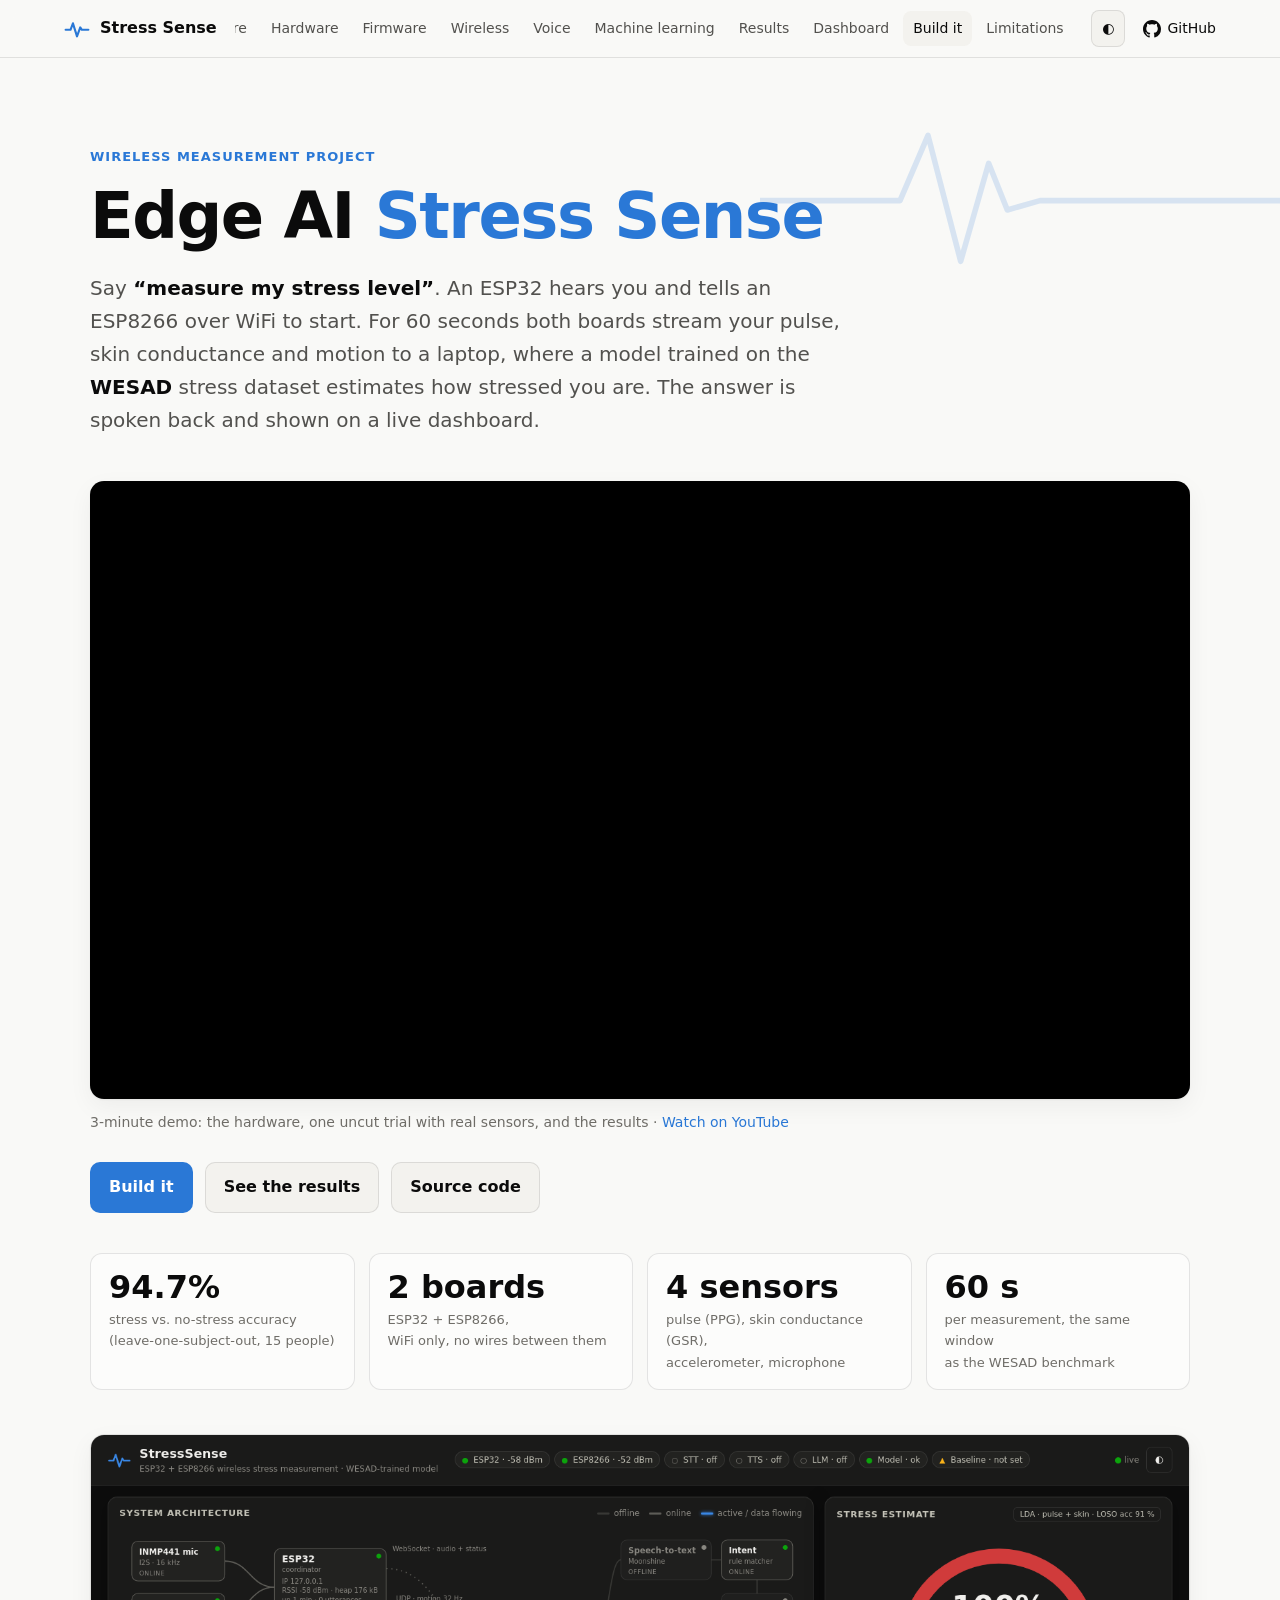
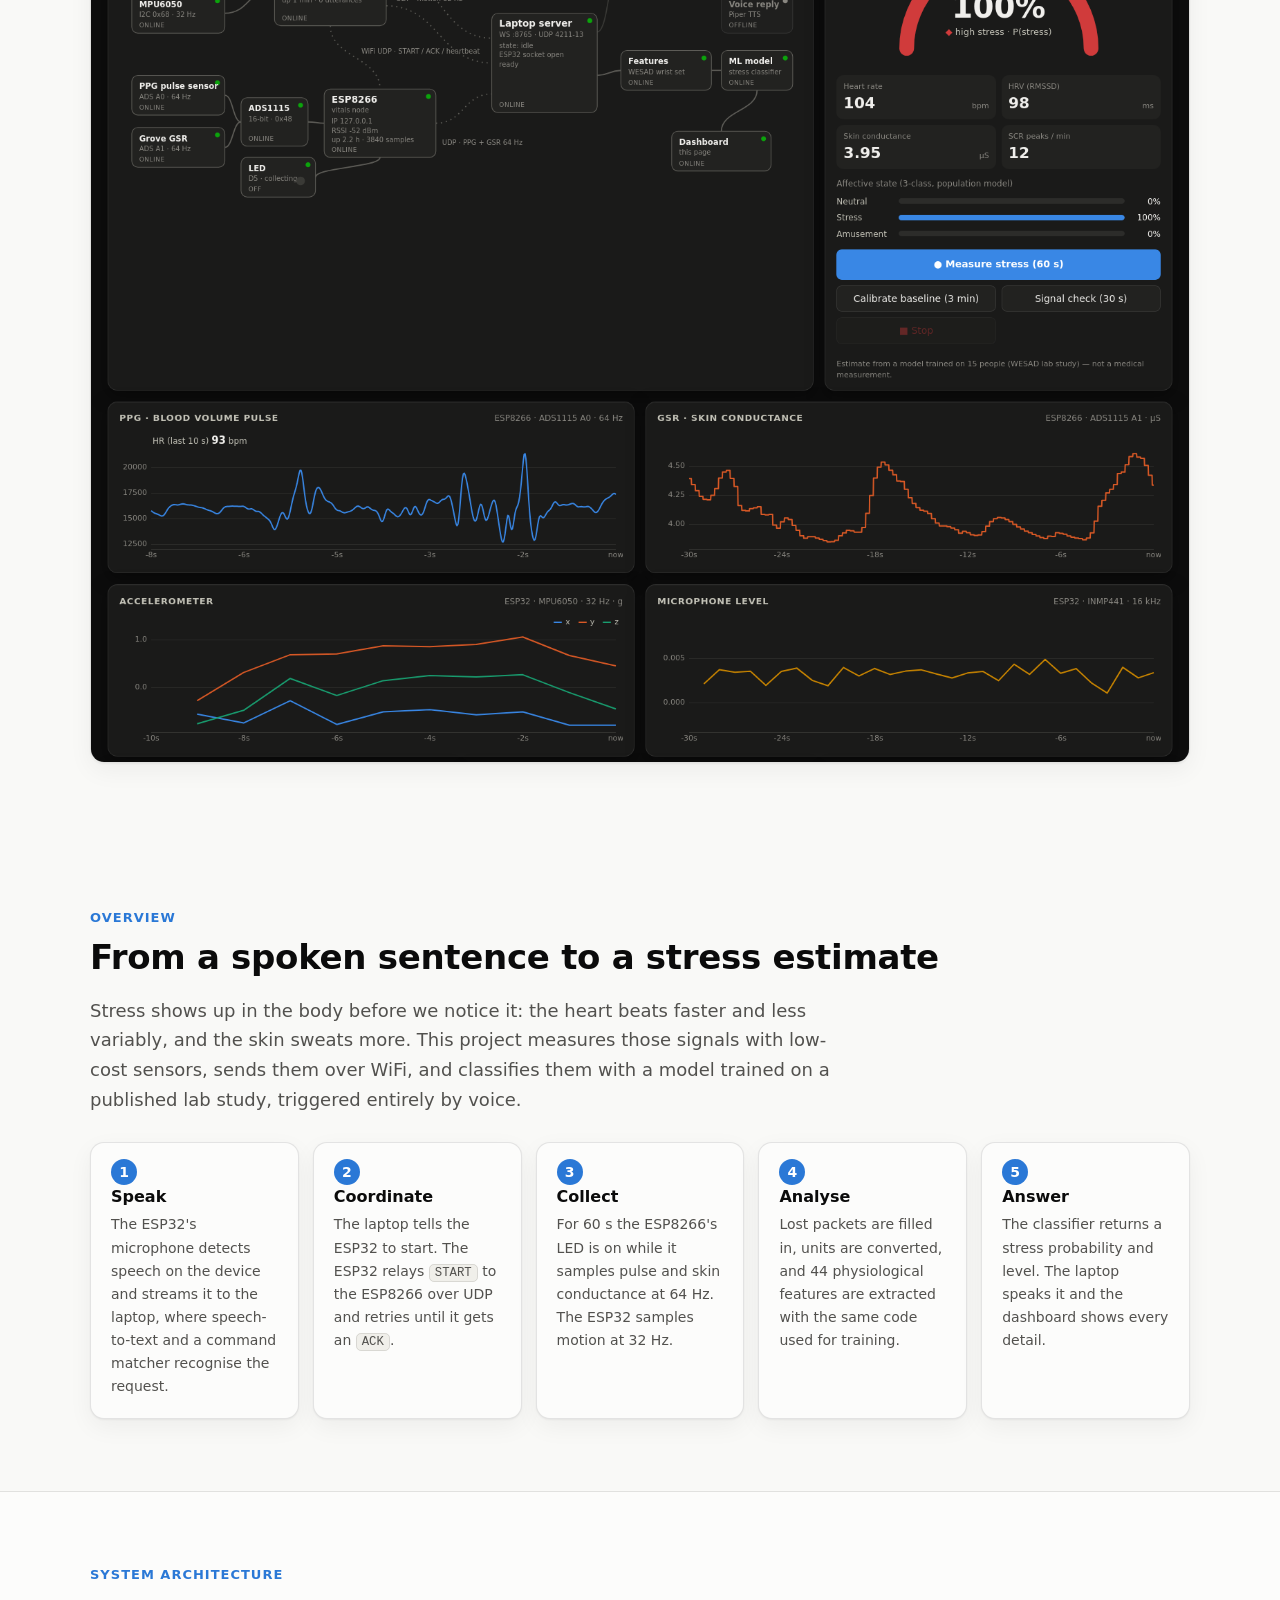
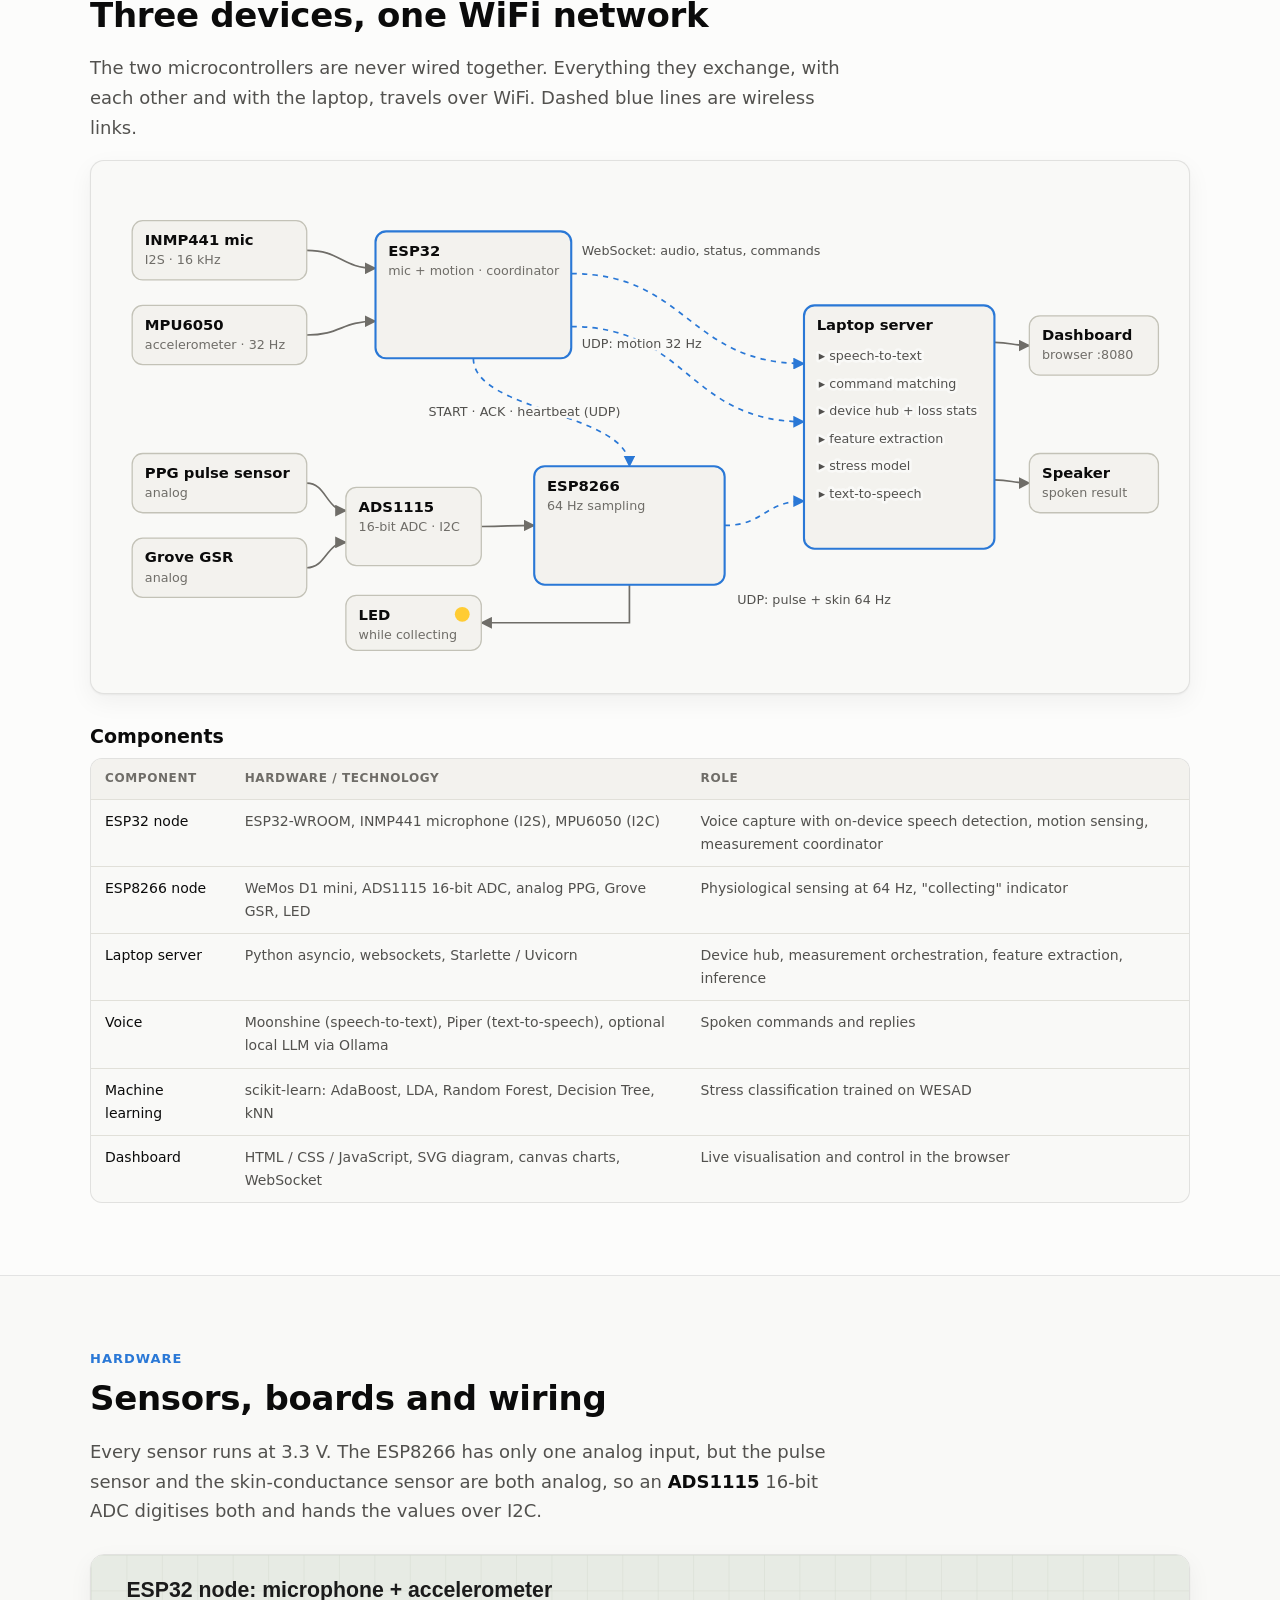
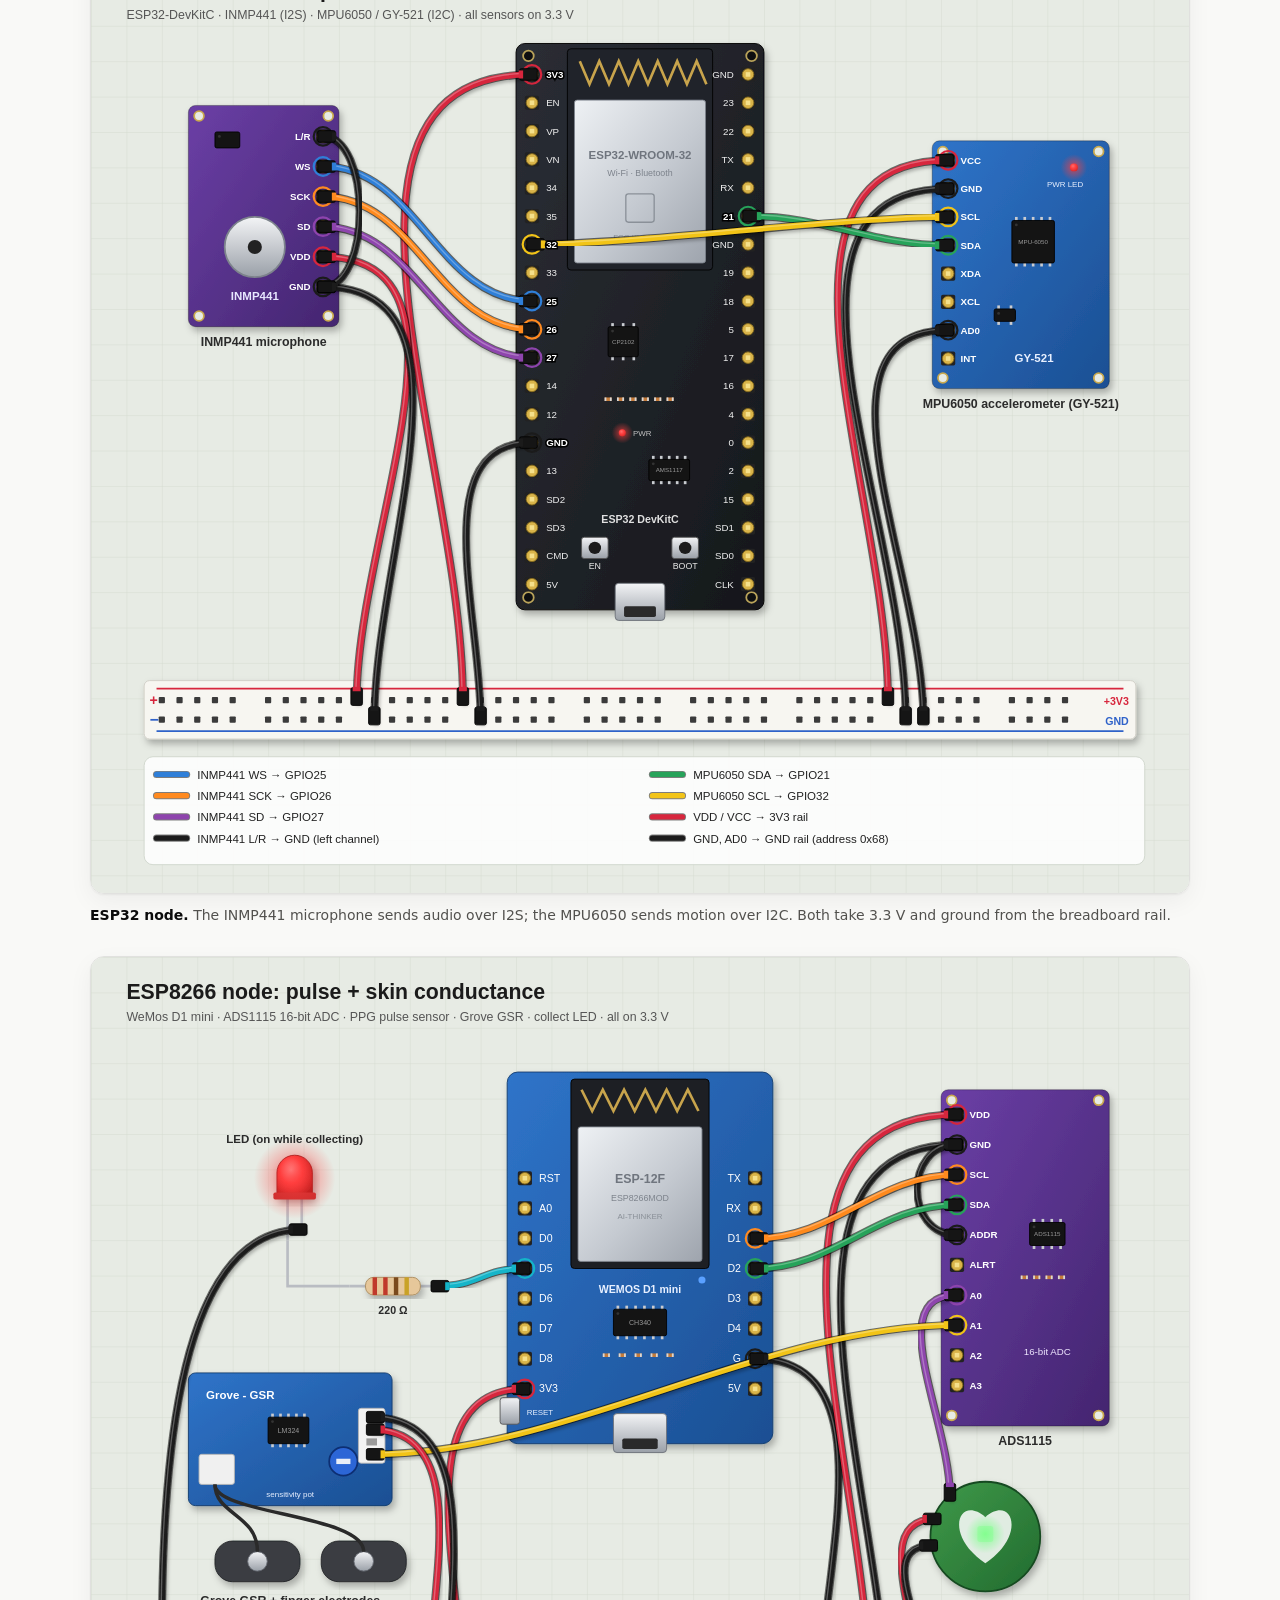
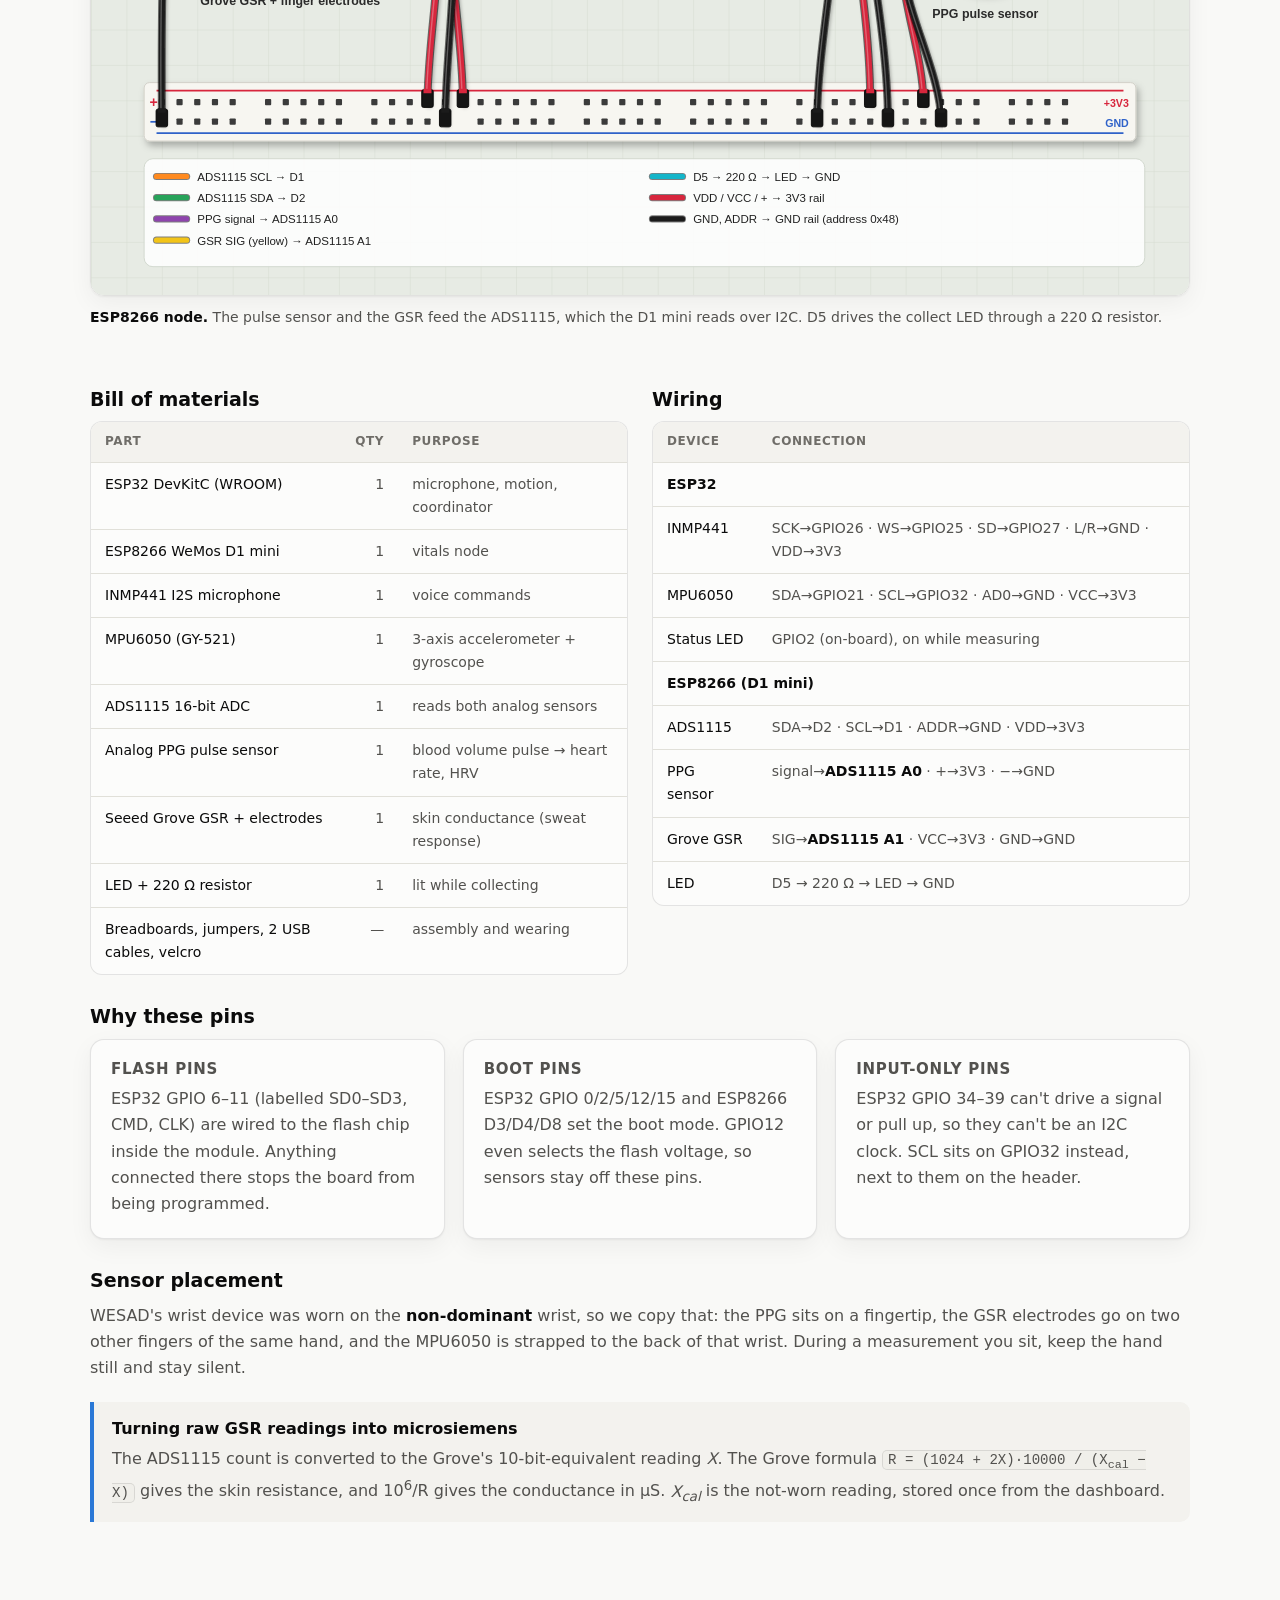
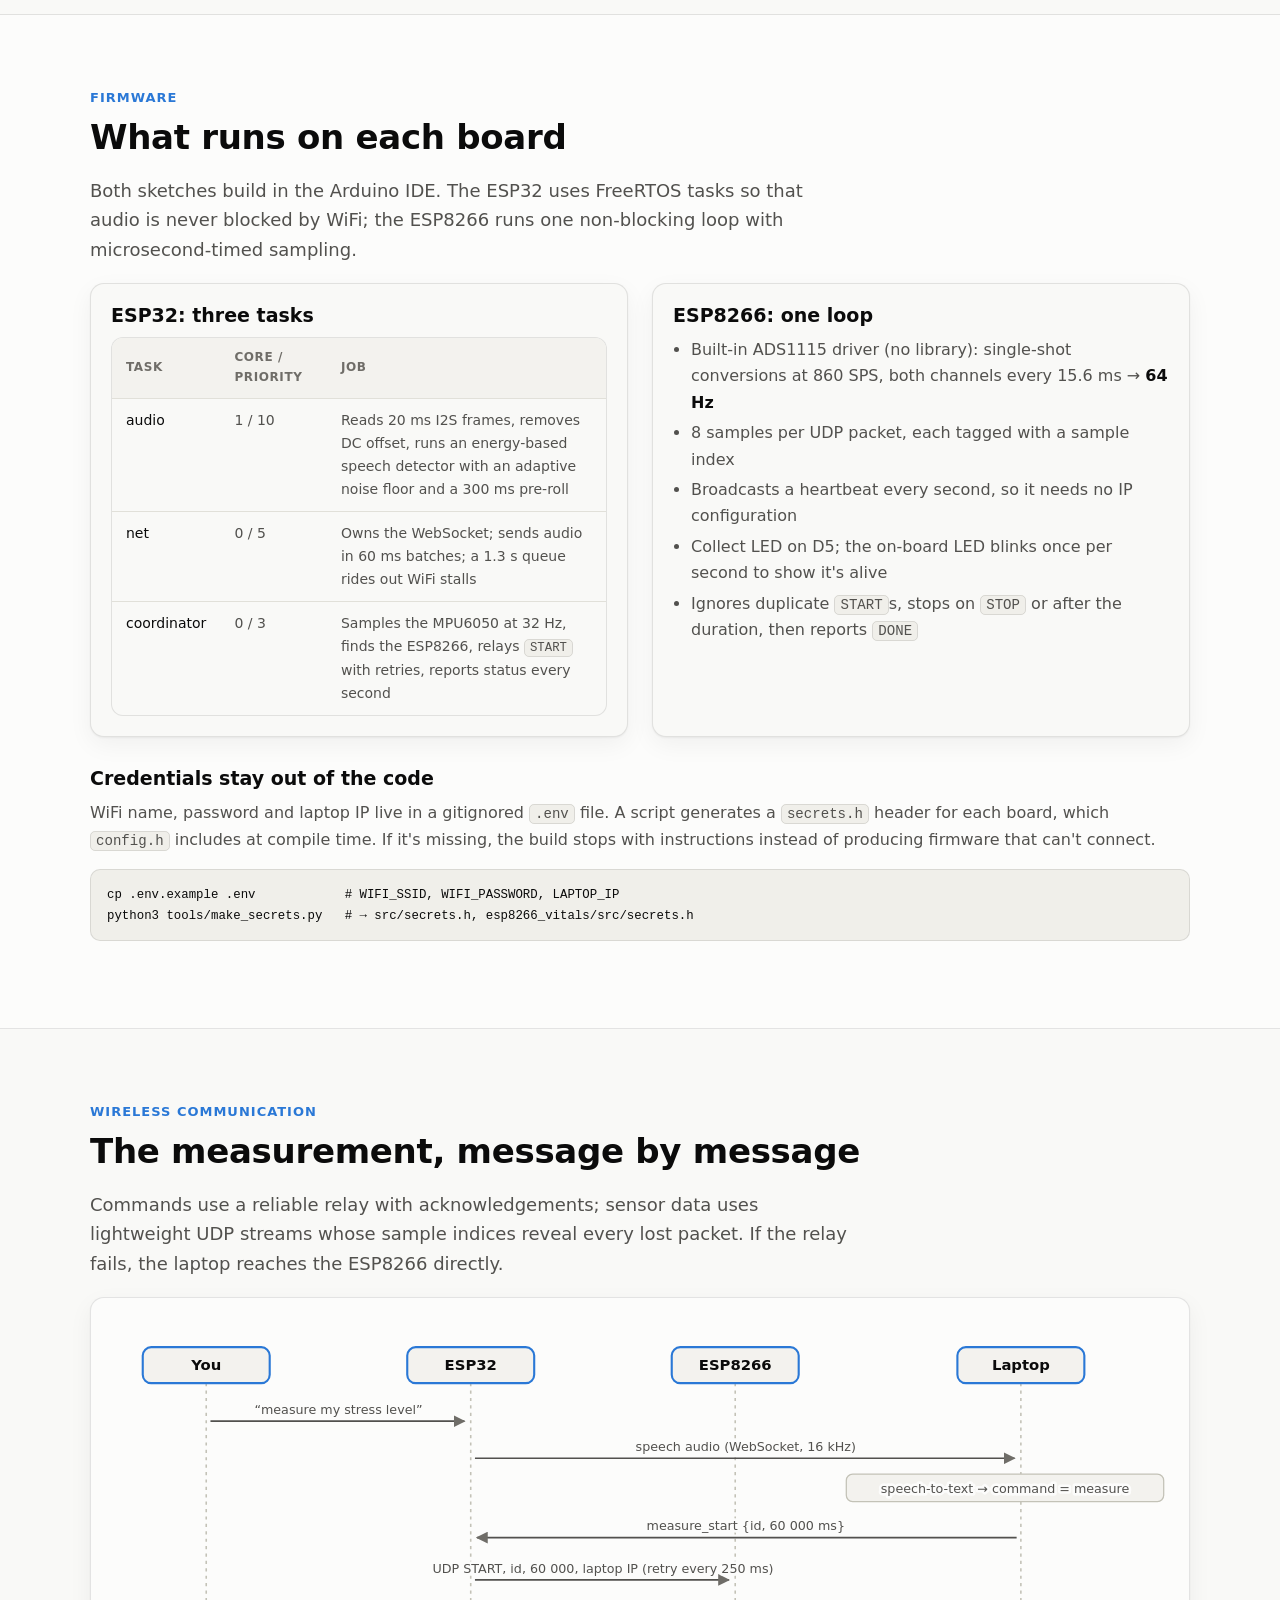
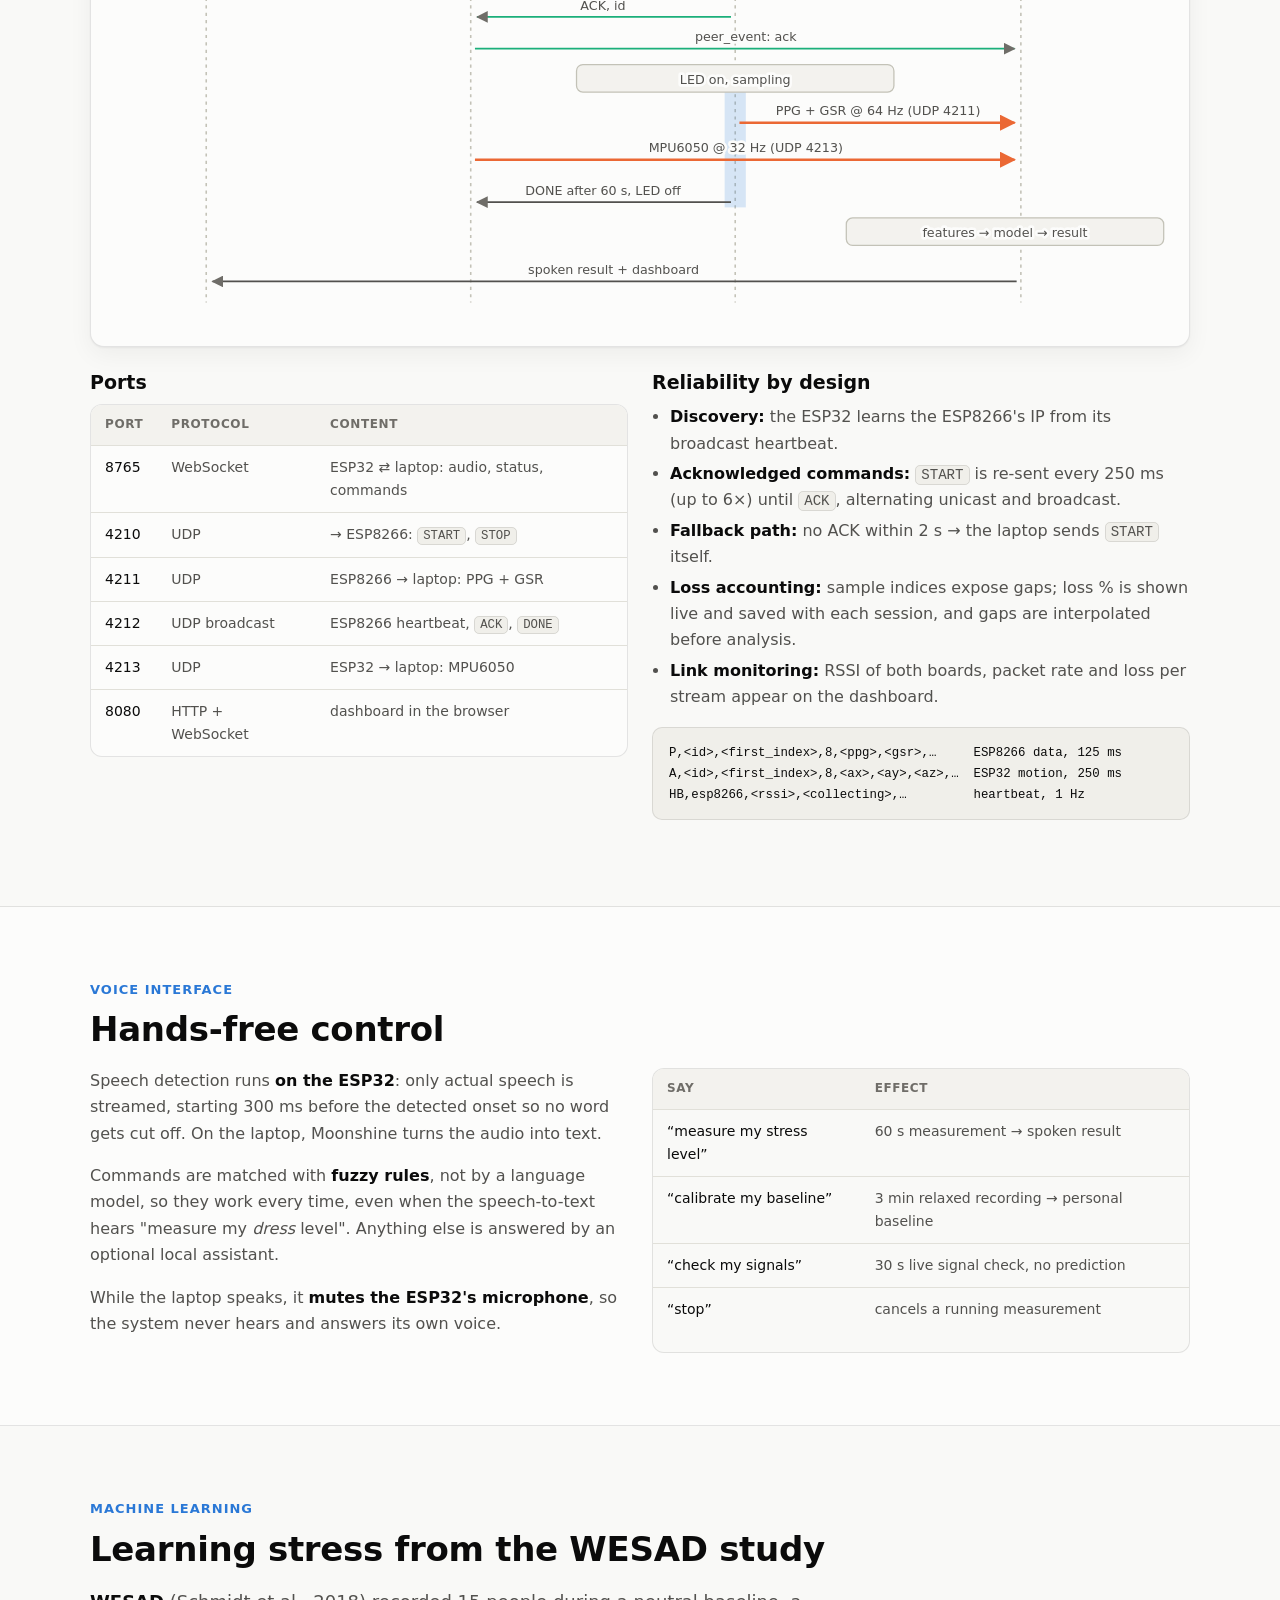
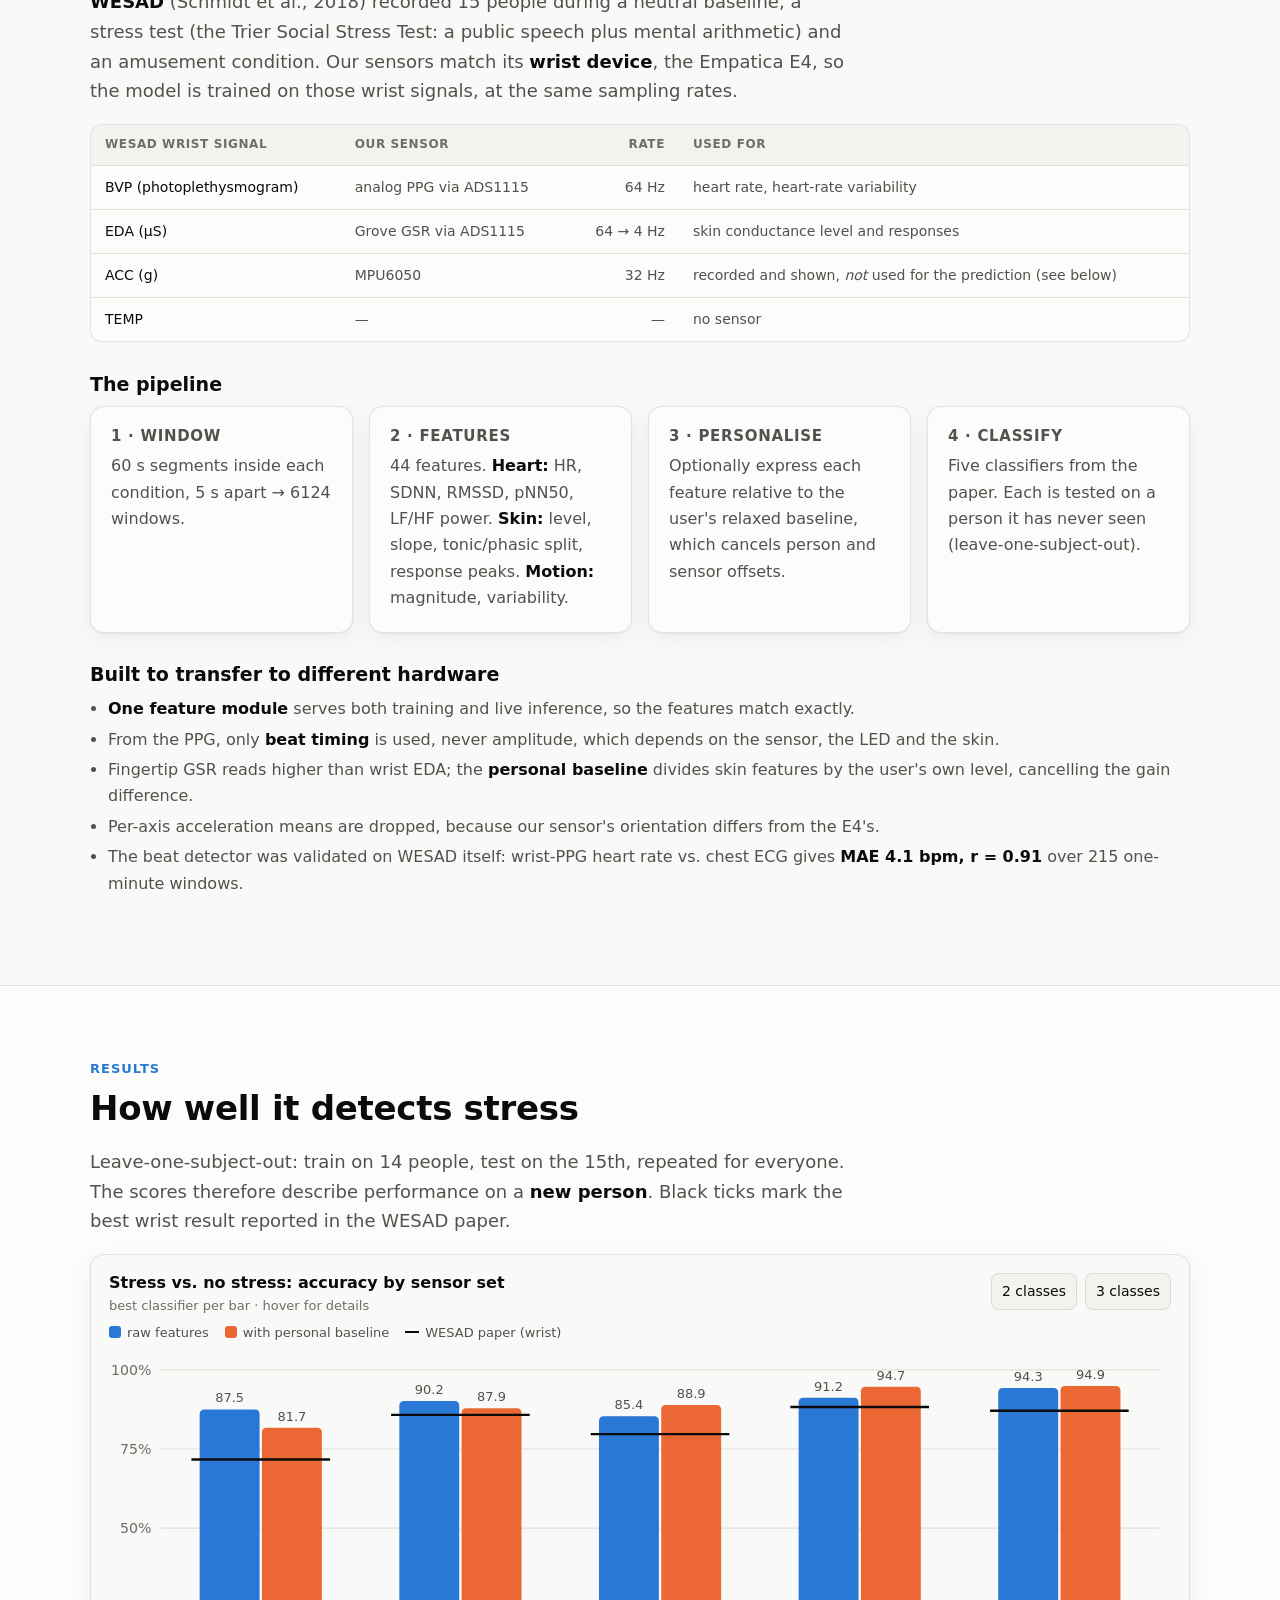
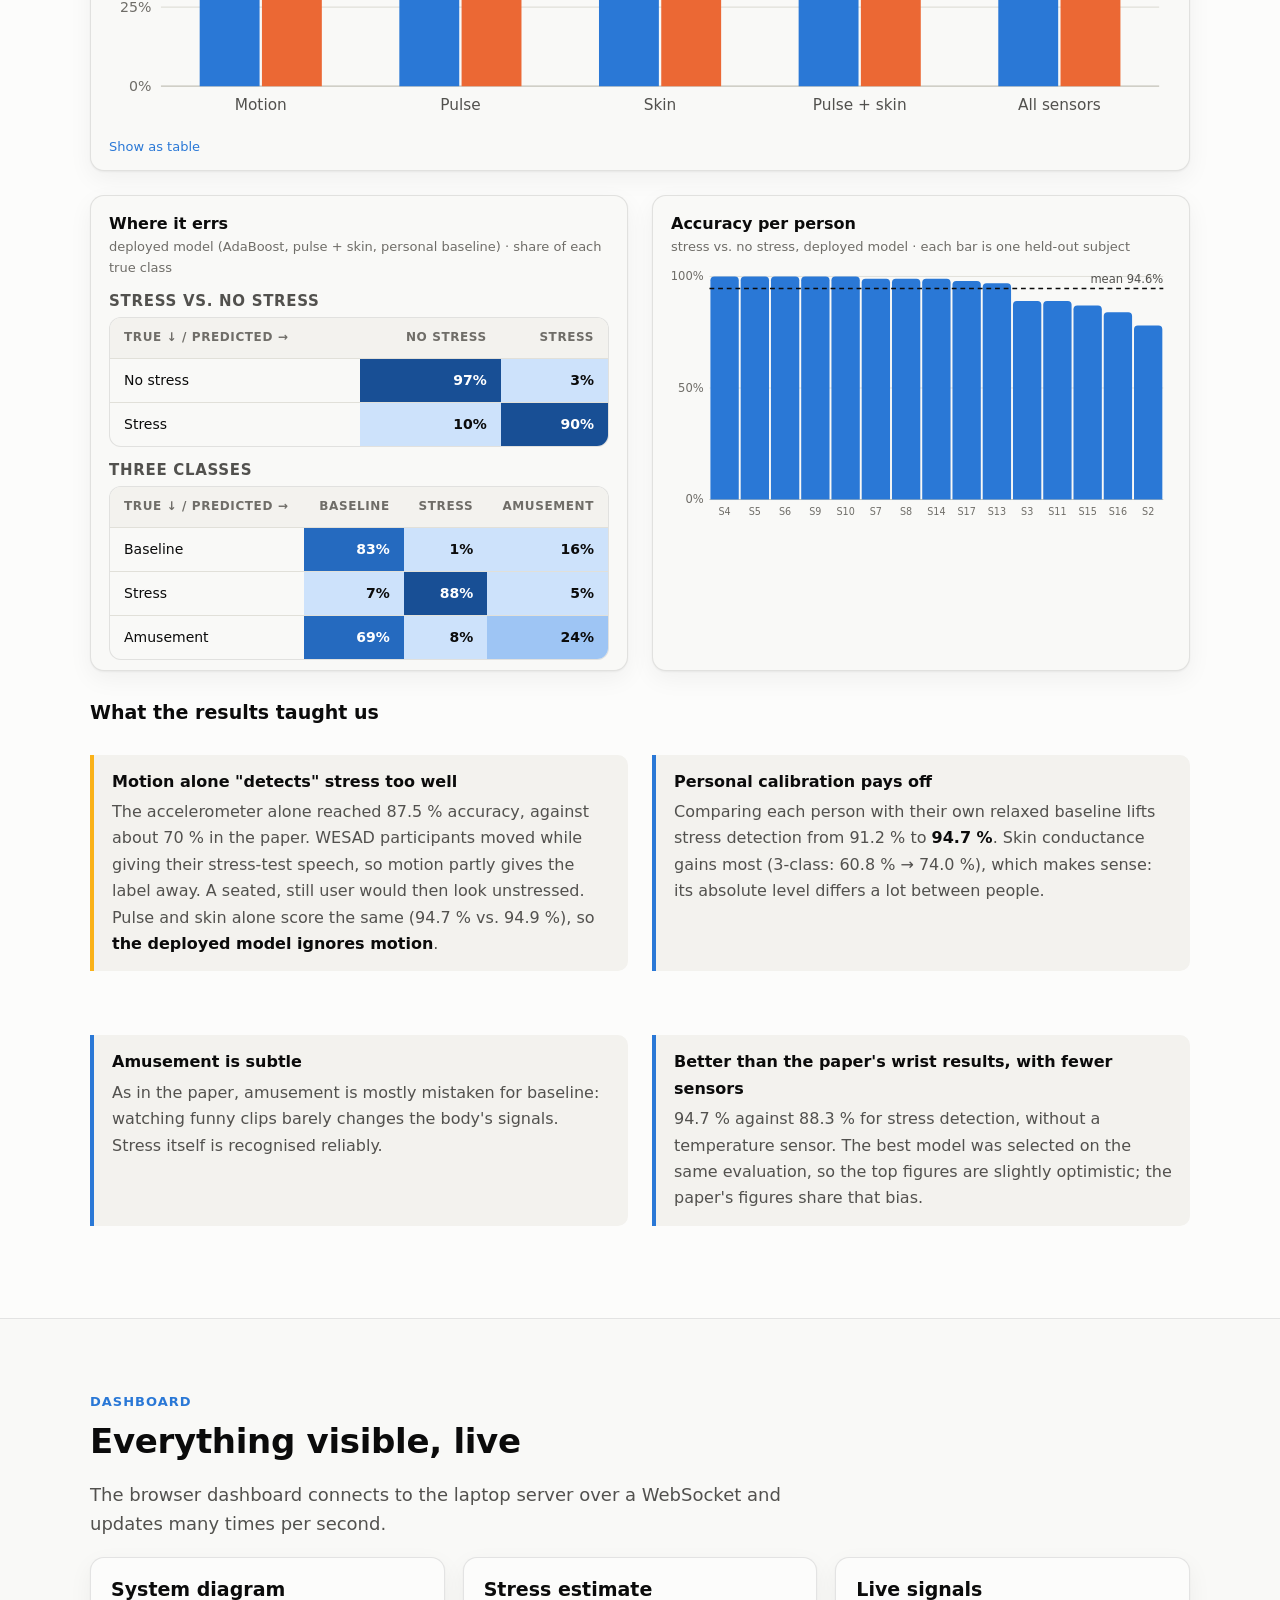
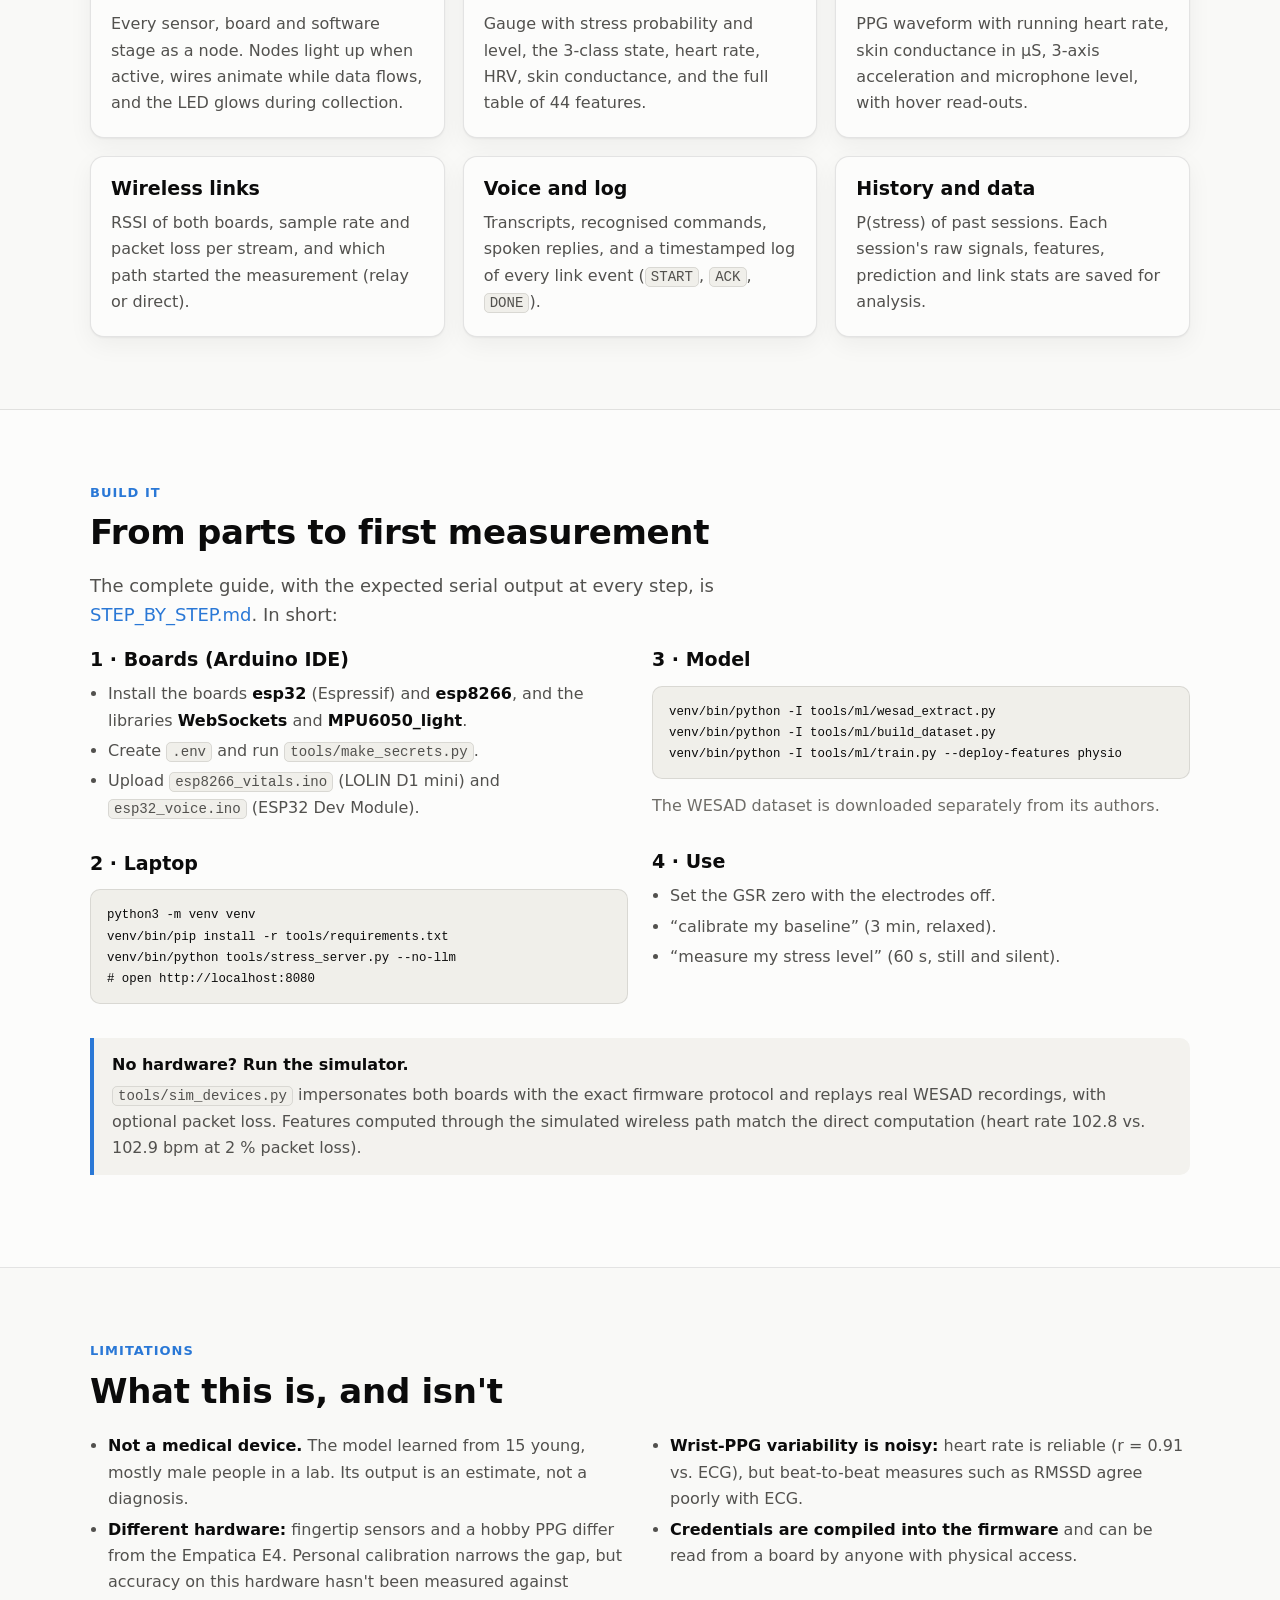
==== commit b4bc92a0: "Move the demo video to the top of the website Show the YouTube player in the header, right under the" ====
--- a/docs/index.html
+++ b/docs/index.html
@@ -50,9 +50,10 @@
     <p class="lead">Say <strong>“measure my stress level”</strong>. An ESP32 hears you and tells an ESP8266 over WiFi to start.
       For 60 seconds both boards stream your pulse, skin conductance and motion to a laptop, where a model trained
       on the <strong>WESAD</strong> stress dataset estimates how stressed you are. The answer is spoken back and shown on a live dashboard.</p>
+    <div class="video" id="demo"><iframe src="https://www.youtube-nocookie.com/embed/73kuJnn_6G4?rel=0" title="Edge AI Stress Sense: demo video" allow="accelerometer; autoplay; clipboard-write; encrypted-media; gyroscope; picture-in-picture; web-share" referrerpolicy="strict-origin-when-cross-origin" allowfullscreen></iframe></div>
+    <p class="video-link">3-minute demo: the hardware, one uncut trial with real sensors, and the results · <a href="https://youtu.be/73kuJnn_6G4">Watch on YouTube</a></p>
     <div class="cta">
-      <a class="btn primary" href="#demo">▶ Watch the demo</a>
-      <a class="btn" href="#build">Build it</a>
+      <a class="btn primary" href="#build">Build it</a>
       <a class="btn" href="#results">See the results</a>
       <a class="btn" href="https://github.com/AmirMohammad-Nouri/edge-ai-stress-sense">Source code</a>
     </div>
@@ -65,18 +66,6 @@
     <img class="shot" src="images/dashboard.png" alt="The live dashboard: system diagram with active wires, a stress gauge at 100 % high stress, heart rate 104 bpm, and live PPG, skin-conductance, accelerometer and microphone charts" width="1588" height="1340">
   </div>
 </header>
-
-<!-- ================================================================ DEMO -->
-<section id="demo">
-  <div class="wrap">
-    <div class="eyebrow">Demo</div>
-    <h2>See it working, in three minutes</h2>
-    <p class="lead">The two boards, how a spoken sentence becomes a stress estimate, and one uncut trial with real sensors:
-      the dashboard and the camera side by side, from the voice command to the spoken result.</p>
-    <div class="video"><iframe src="https://www.youtube-nocookie.com/embed/73kuJnn_6G4?rel=0" title="Edge AI Stress Sense: demo video" loading="lazy" allow="accelerometer; autoplay; clipboard-write; encrypted-media; gyroscope; picture-in-picture; web-share" referrerpolicy="strict-origin-when-cross-origin" allowfullscreen></iframe></div>
-    <p class="video-link"><a href="https://youtu.be/73kuJnn_6G4">Watch on YouTube</a></p>
-  </div>
-</section>
 
 <!-- ================================================================ OVERVIEW -->
 <section id="overview">
